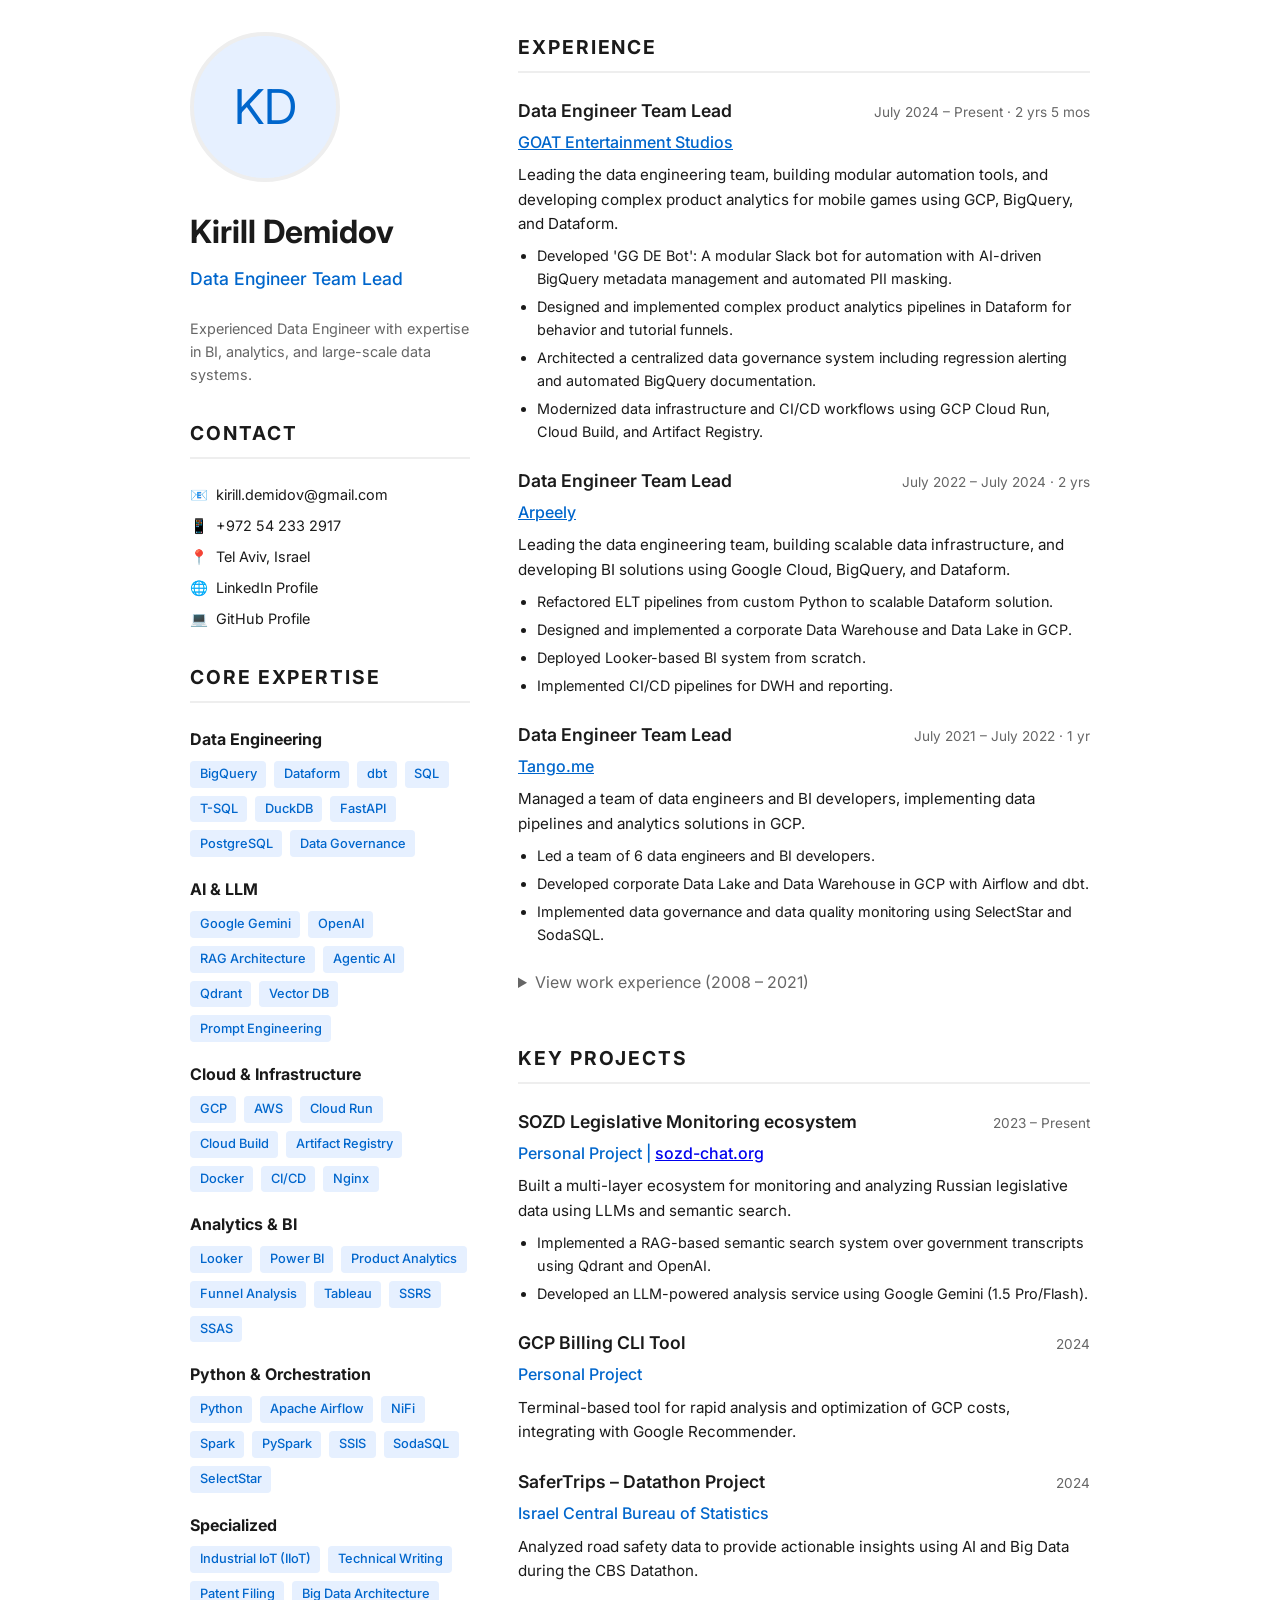
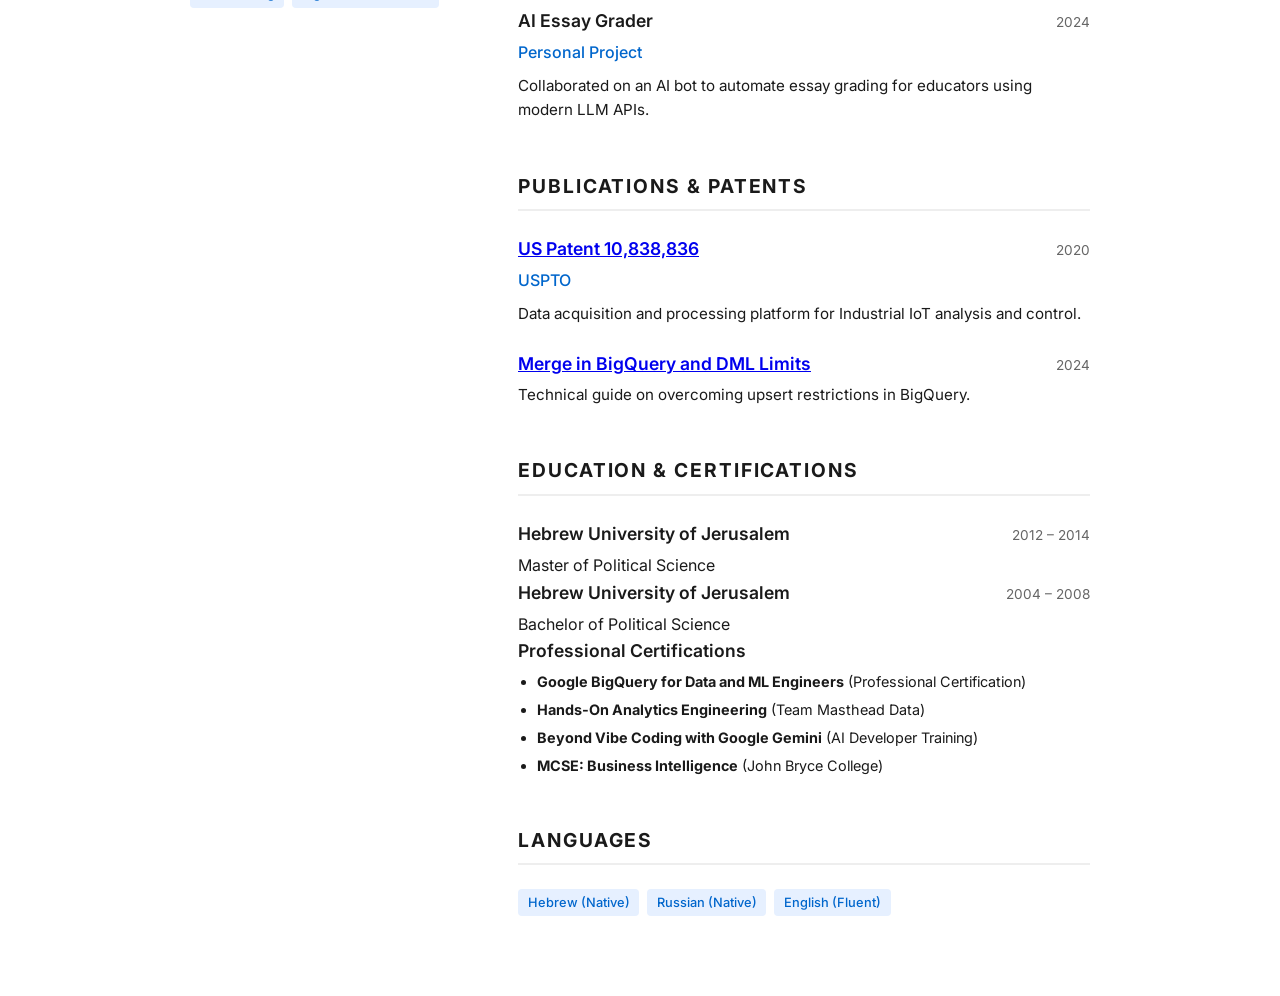
==== index.html @ 0a976275 "docs: drop the former company name" ====
<!DOCTYPE html>
<html lang="en">
<head>
  <meta charset="UTF-8">
  <meta name="viewport" content="width=device-width, initial-scale=1.0">
  <title>Kirill Demidov | Data Engineer Team Lead</title>
  <link rel="stylesheet" href="index.css">
  <link rel="preconnect" href="https://fonts.googleapis.com">
  <link rel="preconnect" href="https://fonts.gstatic.com" crossorigin>
  <link href="https://fonts.googleapis.com/css2?family=Inter:wght@400;500;600;700&display=swap" rel="stylesheet">
</head>
<body>
  <div class="container">
    <aside>
      <div class="profile-img">KD</div>
      <header>
        <h1>Kirill Demidov</h1>
        <div class="label">Data Engineer Team Lead</div>
        <p class="summary-text" style="font-size: 0.9rem; margin-bottom: 2rem; color: var(--text-muted);">
          Experienced Data Engineer with expertise in BI, analytics, and large-scale data systems.
        </p>
      </header>

      <section id="contact">
        <h2>Contact</h2>
        <ul class="contact-info">
          <li>📧 <a href="mailto:kirill.demidov@gmail.com">kirill.demidov@gmail.com</a></li>
          <li>📱 <a href="tel:+972542332917">+972 54 233 2917</a></li>
          <li>📍 <a href="#">Tel Aviv, Israel</a></li>
          <li>🌐 <a href="https://www.linkedin.com/in/kirill-demidov-72711317/">LinkedIn Profile</a></li>
          <li>💻 <a href="https://github.com/kirill-demidov">GitHub Profile</a></li>
        </ul>
      </section>

      <section id="skills-overview">
        <h2>Core Expertise</h2>
        <div class="skills-stack" style="display: flex; flex-direction: column; gap: 1.25rem;">
          <div class="skill-category">
            <h4>Data Engineering</h4>
            <div class="skill-tags">
              <span class="tag">BigQuery</span> <span class="tag">Dataform</span> <span class="tag">dbt</span> <span class="tag">SQL</span> <span class="tag">T-SQL</span> <span class="tag">DuckDB</span> <span class="tag">FastAPI</span> <span class="tag">PostgreSQL</span> <span class="tag">Data Governance</span>
            </div>
          </div>
          <div class="skill-category">
            <h4>AI & LLM</h4>
            <div class="skill-tags">
              <span class="tag">Google Gemini</span> <span class="tag">OpenAI</span> <span class="tag">RAG Architecture</span> <span class="tag">Agentic AI</span> <span class="tag">Qdrant</span> <span class="tag">Vector DB</span> <span class="tag">Prompt Engineering</span>
            </div>
          </div>
          <div class="skill-category">
            <h4>Cloud & Infrastructure</h4>
            <div class="skill-tags">
              <span class="tag">GCP</span> <span class="tag">AWS</span> <span class="tag">Cloud Run</span> <span class="tag">Cloud Build</span> <span class="tag">Artifact Registry</span> <span class="tag">Docker</span> <span class="tag">CI/CD</span> <span class="tag">Nginx</span>
            </div>
          </div>
          <div class="skill-category">
            <h4>Analytics & BI</h4>
            <div class="skill-tags">
              <span class="tag">Looker</span> <span class="tag">Power BI</span> <span class="tag">Product Analytics</span> <span class="tag">Funnel Analysis</span> <span class="tag">Tableau</span> <span class="tag">SSRS</span> <span class="tag">SSAS</span>
            </div>
          </div>
          <div class="skill-category">
            <h4>Python & Orchestration</h4>
            <div class="skill-tags">
              <span class="tag">Python</span> <span class="tag">Apache Airflow</span> <span class="tag">NiFi</span> <span class="tag">Spark</span> <span class="tag">PySpark</span> <span class="tag">SSIS</span> <span class="tag">SodaSQL</span> <span class="tag">SelectStar</span>
            </div>
          </div>
          <div class="skill-category">
            <h4>Specialized</h4>
            <div class="skill-tags">
              <span class="tag">Industrial IoT (IIoT)</span> <span class="tag">Technical Writing</span> <span class="tag">Patent Filing</span> <span class="tag">Big Data Architecture</span>
            </div>
          </div>
        </div>
      </section>
    </aside>

    <main>
      <section id="work">
        <h2>Experience</h2>
        <div class="experience-list">
          <!-- GOAT Entertainment Studios -->
          <div class="experience-item">
            <div class="item-header">
              <h3>Data Engineer Team Lead</h3>
              <span class="date-range" data-start="2024-07-01" data-end="Present">July 2024 – Present <span class="duration"></span></span>
            </div>
            <a href="https://ru.oneupgames.gg/" class="company-name">GOAT Entertainment Studios</a>
            <p class="summary">Leading the data engineering team, building modular automation tools, and developing complex product analytics for mobile games using GCP, BigQuery, and Dataform.</p>
            <ul class="highlights">
              <li>Developed 'GG DE Bot': A modular Slack bot for automation with AI-driven BigQuery metadata management and automated PII masking.</li>
              <li>Designed and implemented complex product analytics pipelines in Dataform for behavior and tutorial funnels.</li>
              <li>Architected a centralized data governance system including regression alerting and automated BigQuery documentation.</li>
              <li>Modernized data infrastructure and CI/CD workflows using GCP Cloud Run, Cloud Build, and Artifact Registry.</li>
            </ul>
          </div>

          <!-- Arpeely -->
          <div class="experience-item">
            <div class="item-header">
              <h3>Data Engineer Team Lead</h3>
              <span class="date-range" data-start="2022-07-01" data-end="2024-07-01">July 2022 – July 2024 <span class="duration"></span></span>
            </div>
            <a href="https://arpeely.com" class="company-name">Arpeely</a>
            <p class="summary">Leading the data engineering team, building scalable data infrastructure, and developing BI solutions using Google Cloud, BigQuery, and Dataform.</p>
            <ul class="highlights">
              <li>Refactored ELT pipelines from custom Python to scalable Dataform solution.</li>
              <li>Designed and implemented a corporate Data Warehouse and Data Lake in GCP.</li>
              <li>Deployed Looker-based BI system from scratch.</li>
              <li>Implemented CI/CD pipelines for DWH and reporting.</li>
            </ul>
          </div>

          <!-- Tango.me -->
          <div class="experience-item">
            <div class="item-header">
              <h3>Data Engineer Team Lead</h3>
              <span class="date-range" data-start="2021-07-01" data-end="2022-07-01">July 2021 – July 2022 <span class="duration"></span></span>
            </div>
            <a href="https://www.tango.me" class="company-name">Tango.me</a>
            <p class="summary">Managed a team of data engineers and BI developers, implementing data pipelines and analytics solutions in GCP.</p>
            <ul class="highlights">
              <li>Led a team of 6 data engineers and BI developers.</li>
              <li>Developed corporate Data Lake and Data Warehouse in GCP with Airflow and dbt.</li>
              <li>Implemented data governance and data quality monitoring using SelectStar and SodaSQL.</li>
            </ul>
          </div>
        </div>

        <details style="margin-top: 1rem; color: var(--text-muted); cursor: pointer;">
          <summary>View work experience (2008 – 2021)</summary>
          <div class="experience-list" style="margin-top: 1rem;">
             <div class="experience-item">
              <div class="item-header">
                <h3>Big Data Team Lead</h3>
                <span class="date-range" data-start="2019-12-01" data-end="2021-07-01">2019 – 2021</span>
              </div>
              <span class="company-name">Alterosmart Solutions</span>
              <ul class="highlights">
                <li>Designed and implemented a modular data ingestion and processing backbone for Industrial Internet of Things (IIoT).</li>
              </ul>
            </div>
            <div class="experience-item">
              <div class="item-header">
                <h3>Senior BI Developer</h3>
                <span class="date-range" data-start="2018-08-01" data-end="2019-12-01">2018 – 2019</span>
              </div>
              <span class="company-name">SafeCharge</span>
              <ul class="highlights">
                <li>Migrated OLAP-based BI system to a Big Data environment using AWS Data Lake (S3), Apache NiFi, and Spark.</li>
              </ul>
            </div>
            <div class="experience-item">
              <div class="item-header">
                <h3>BI Project Manager / BI & Big Data Engineer</h3>
                <span class="date-range" data-start="2014-01-01" data-end="2018-08-01">2014 – 2018</span>
              </div>
              <span class="company-name">Data Cube</span>
              <ul class="highlights">
                <li>Managed BI projects for enterprise clients including BioCatch, Postal Bank, Panaya, and Amdocs.</li>
              </ul>
            </div>
            <div class="experience-item">
              <div class="item-header">
                <h3>Head of Data Management and Integration</h3>
                <span class="date-range" data-start="2008-01-01" data-end="2014-01-01">2008 – 2014</span>
              </div>
              <span class="company-name">Holocaust Victims' Assets Restitution Co.</span>
              <ul class="highlights">
                <li>Developed complex data integration and knowledge management tools using MS SQL Server.</li>
              </ul>
            </div>
          </div>
        </details>
      </section>

      <section id="projects">
        <h2>Key Projects</h2>
        <div class="project-list">
          <div class="project-item">
            <div class="item-header">
              <h3>SOZD Legislative Monitoring ecosystem</h3>
              <span class="date-range">2023 – Present</span>
            </div>
            <div class="project-entity">Personal Project | <a href="https://sozd-chat.org">sozd-chat.org</a></div>
            <p class="summary">Built a multi-layer ecosystem for monitoring and analyzing Russian legislative data using LLMs and semantic search.</p>
            <ul class="highlights">
              <li>Implemented a RAG-based semantic search system over government transcripts using Qdrant and OpenAI.</li>
              <li>Developed an LLM-powered analysis service using Google Gemini (1.5 Pro/Flash).</li>
            </ul>
          </div>

          <div class="project-item">
            <div class="item-header">
              <h3>GCP Billing CLI Tool</h3>
              <span class="date-range">2024</span>
            </div>
            <div class="project-entity">Personal Project</div>
            <p class="summary">Terminal-based tool for rapid analysis and optimization of GCP costs, integrating with Google Recommender.</p>
          </div>

          <div class="project-item">
            <div class="item-header">
              <h3>SaferTrips – Datathon Project</h3>
              <span class="date-range">2024</span>
            </div>
            <div class="project-entity">Israel Central Bureau of Statistics</div>
            <p class="summary">Analyzed road safety data to provide actionable insights using AI and Big Data during the CBS Datathon.</p>
          </div>

          <div class="project-item">
            <div class="item-header">
              <h3>AI Essay Grader</h3>
              <span class="date-range">2024</span>
            </div>
            <div class="project-entity">Personal Project</div>
            <p class="summary">Collaborated on an AI bot to automate essay grading for educators using modern LLM APIs.</p>
          </div>
        </div>
      </section>

      <section id="publications">
        <h2>Publications & Patents</h2>
        <div class="project-list">
          <div class="project-item">
            <div class="item-header">
              <h3><a href="https://patents.google.com/patent/US10838836B2">US Patent 10,838,836</a></h3>
              <span class="date-range">2020</span>
            </div>
            <div class="project-entity">USPTO</div>
            <p class="summary">Data acquisition and processing platform for Industrial IoT analysis and control.</p>
          </div>
          <div class="project-item">
            <div class="item-header">
              <h3><a href="https://medium.com/@kirkademidov/merge-in-bigquery-and-dml-limits-how-to-overcome-upsert-restrictions-dc7507d6d997">Merge in BigQuery and DML Limits</a></h3>
              <span class="date-range">2024</span>
            </div>
            <p class="summary">Technical guide on overcoming upsert restrictions in BigQuery.</p>
          </div>
        </div>
      </section>

      <section id="education">
        <h2>Education & Certifications</h2>
        <div class="education-item">
          <div class="item-header">
            <h3>Hebrew University of Jerusalem</h3>
            <span class="date-range">2012 – 2014</span>
          </div>
          <p>Master of Political Science</p>
        </div>
        <div class="education-item">
          <div class="item-header">
            <h3>Hebrew University of Jerusalem</h3>
            <span class="date-range">2004 – 2008</span>
          </div>
          <p>Bachelor of Political Science</p>
        </div>
        <div class="education-item">
          <div class="item-header">
            <h3>Professional Certifications</h3>
          </div>
          <ul class="highlights">
            <li><strong>Google BigQuery for Data and ML Engineers</strong> (Professional Certification)</li>
            <li><strong>Hands-On Analytics Engineering</strong> (Team Masthead Data)</li>
            <li><strong>Beyond Vibe Coding with Google Gemini</strong> (AI Developer Training)</li>
            <li><strong>MCSE: Business Intelligence</strong> (John Bryce College)</li>
          </ul>
        </div>
      </section>

      <section id="languages">
        <h2>Languages</h2>
        <div class="skill-tags">
          <span class="tag">Hebrew (Native)</span>
          <span class="tag">Russian (Native)</span>
          <span class="tag">English (Fluent)</span>
        </div>
      </section>
    </main>
  </div>

  <script>
    // Logic for calculating durations
    function calculateDuration(startStr, endStr) {
      const start = new Date(startStr);
      const end = endStr === 'Present' ? new Date() : new Date(endStr);
      
      let years = end.getFullYear() - start.getFullYear();
      let months = end.getMonth() - start.getMonth();
      
      if (months < 0) {
        years--;
        months += 12;
      }
      
      let res = [];
      if (years > 0) res.push(`${years} yr${years > 1 ? 's' : ''}`);
      if (months > 0) res.push(`${months} mo${months > 1 ? 's' : ''}`);
      
      return res.length > 0 ? `· ${res.join(' ')}` : '';
    }

    document.querySelectorAll('.date-range').forEach(el => {
      const start = el.getAttribute('data-start');
      const end = el.getAttribute('data-end');
      if (start && end) {
        const durationEl = el.querySelector('.duration');
        if (durationEl) durationEl.textContent = calculateDuration(start, end);
      }
    });
  </script>
</body>
</html>
---- index.css ----
:root {
  /* Color Palette - Professional DE Style */
  --bg-color: #ffffff;
  --text-color: #1a1a1a;
  --text-muted: #666666;
  --accent-color: #0066cc;
  --accent-soft: #e6f0ff;
  --border-color: #eeeeee;
  --sidebar-bg: #f8f9fa;
  
  /* Spacing */
  --container-max: 900px;
  --section-gap: 3rem;
  --item-gap: 1.5rem;
}

@media (prefers-color-scheme: dark) {
  :root {
    --bg-color: #0d1117;
    --text-color: #c9d1d9;
    --text-muted: #8b949e;
    --accent-color: #58a6ff;
    --accent-soft: #161b22;
    --border-color: #30363d;
    --sidebar-bg: #161b22;
  }
}

* {
  box-sizing: border-box;
  margin: 0;
  padding: 0;
}

body {
  font-family: 'Inter', -apple-system, BlinkMacSystemFont, "Segoe UI", Roboto, sans-serif;
  line-height: 1.6;
  background-color: var(--bg-color);
  color: var(--text-color);
  padding: 2rem 1rem;
}

.container {
  max-width: var(--container-max);
  margin: 0 auto;
  display: grid;
  grid-template-columns: 280px 1fr;
  gap: 3rem;
}

@media (max-width: 768px) {
  .container {
    grid-template-columns: 1fr;
    gap: 2rem;
  }
}

/* Sidebar Styling */
aside {
  position: sticky;
  top: 2rem;
  height: fit-content;
}

.profile-img {
  width: 150px;
  height: 150px;
  border-radius: 50%;
  background: var(--accent-soft);
  margin-bottom: 1.5rem;
  display: flex;
  align-items: center;
  justify-content: center;
  font-size: 3rem;
  color: var(--accent-color);
  border: 4px solid var(--border-color);
}

header h1 {
  font-size: 2rem;
  margin-bottom: 0.5rem;
  color: var(--text-color);
}

.label {
  font-size: 1.1rem;
  color: var(--accent-color);
  font-weight: 500;
  margin-bottom: 1.5rem;
}

.contact-info {
  list-style: none;
  font-size: 0.9rem;
  margin-bottom: 2rem;
}

.contact-info li {
  margin-bottom: 0.5rem;
  display: flex;
  align-items: center;
  gap: 0.5rem;
}

.contact-info a {
  color: var(--text-color);
  text-decoration: none;
  transition: color 0.2s;
}

.contact-info a:hover {
  color: var(--accent-color);
}

/* Main Content Styling */
main section {
  margin-bottom: var(--section-gap);
}

h2 {
  font-size: 1.2rem;
  text-transform: uppercase;
  letter-spacing: 0.1em;
  border-bottom: 2px solid var(--border-color);
  padding-bottom: 0.5rem;
  margin-bottom: 1.5rem;
  color: var(--text-color);
}

.experience-item, .project-item {
  margin-bottom: var(--item-gap);
}

.item-header {
  display: flex;
  justify-content: space-between;
  align-items: baseline;
  margin-bottom: 0.3rem;
}

.item-header h3 {
  font-size: 1.1rem;
  font-weight: 600;
}

.date-range {
  font-size: 0.85rem;
  color: var(--text-muted);
}

.company-name, .project-entity {
  font-weight: 500;
  color: var(--accent-color);
  display: block;
  margin-bottom: 0.5rem;
}

.summary {
  font-size: 0.95rem;
  margin-bottom: 0.5rem;
}

.highlights {
  list-style-position: outside;
  padding-left: 1.2rem;
  font-size: 0.9rem;
}

.highlights li {
  margin-bottom: 0.3rem;
}

.skills-grid {
  display: grid;
  grid-template-columns: repeat(auto-fill, minmax(200px, 1fr));
  gap: 1.5rem;
}

.skill-category h4 {
  font-size: 1rem;
  margin-bottom: 0.5rem;
  color: var(--text-color);
}

.skill-tags {
  display: flex;
  flex-wrap: wrap;
  gap: 0.5rem;
}

.tag {
  background: var(--accent-soft);
  color: var(--accent-color);
  padding: 0.2rem 0.6rem;
  border-radius: 4px;
  font-size: 0.8rem;
  font-weight: 500;
}

/* Print Optimization */
@media print {
  body { padding: 0; }
  .container { display: block; }
  aside { position: static; margin-bottom: 2rem; }
  .profile-img { display: none; }
  .tag { border: 1px solid #ccc; background: none; }
}
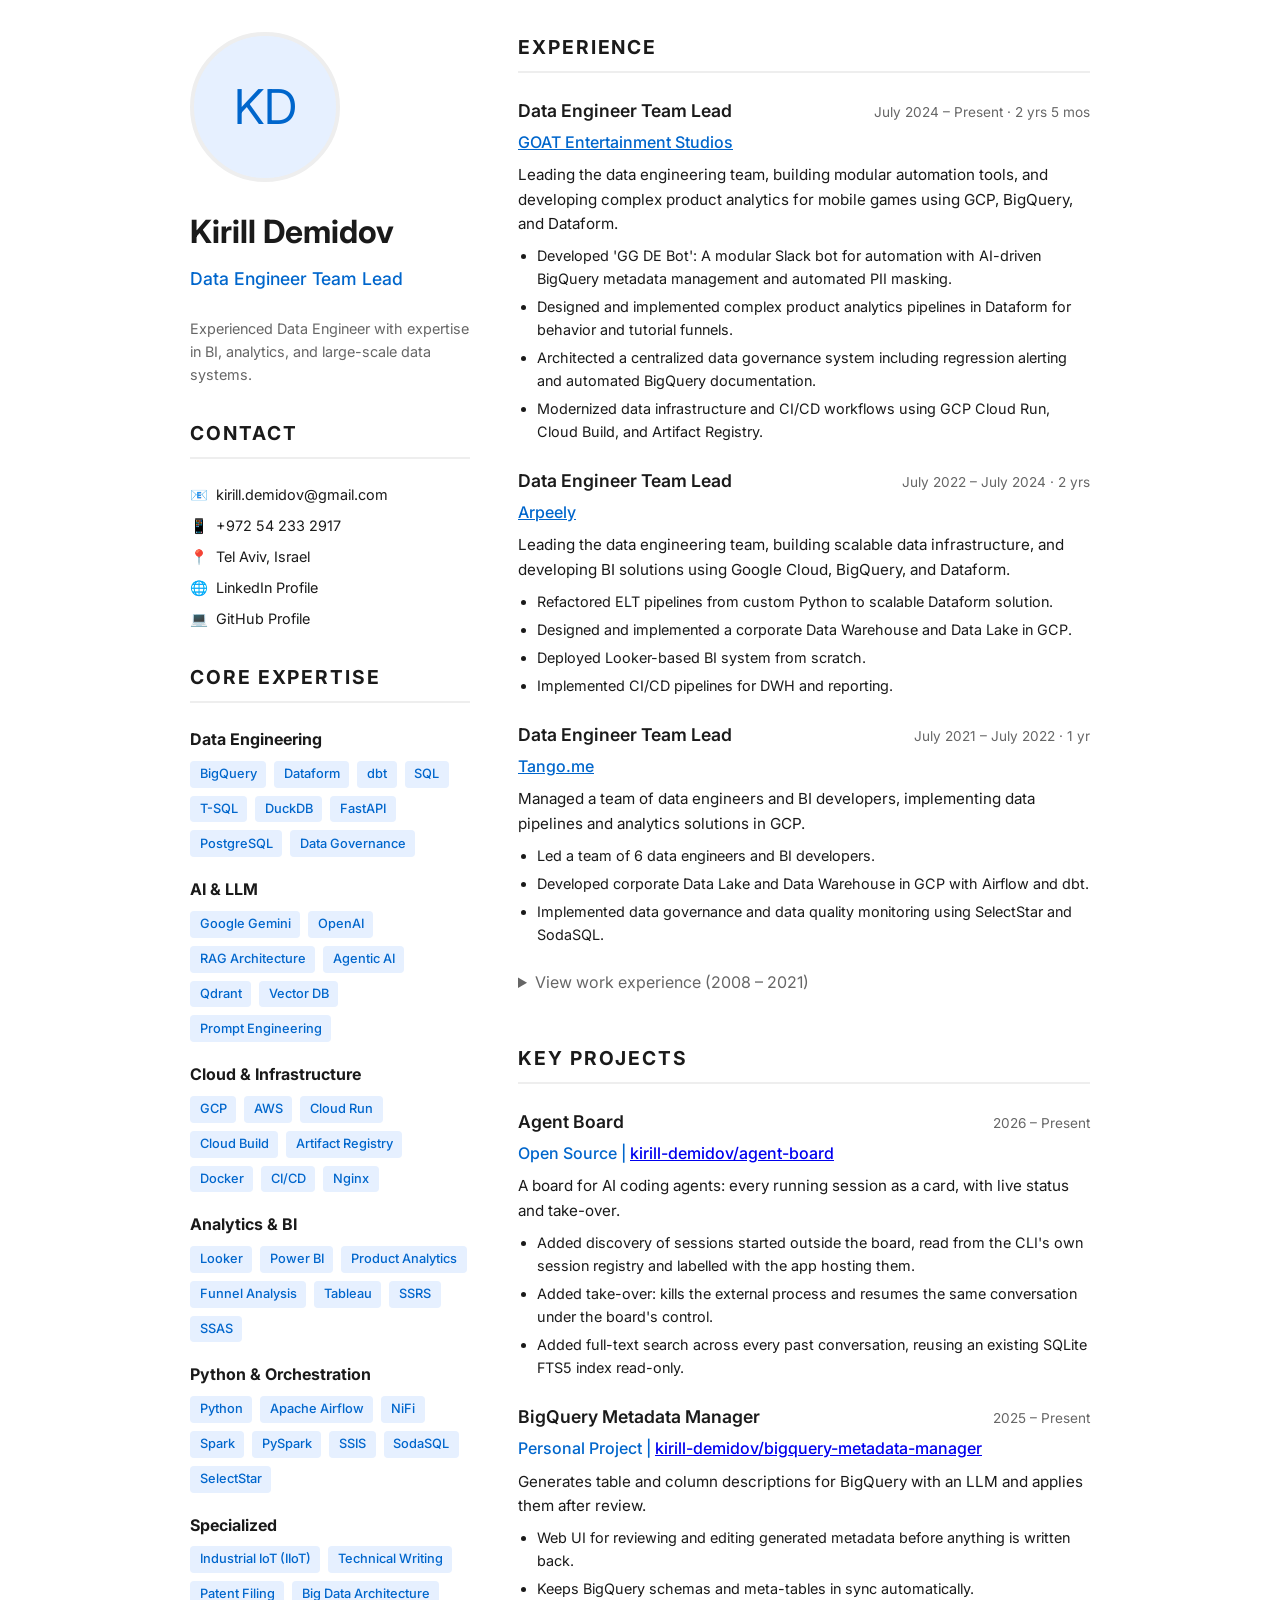
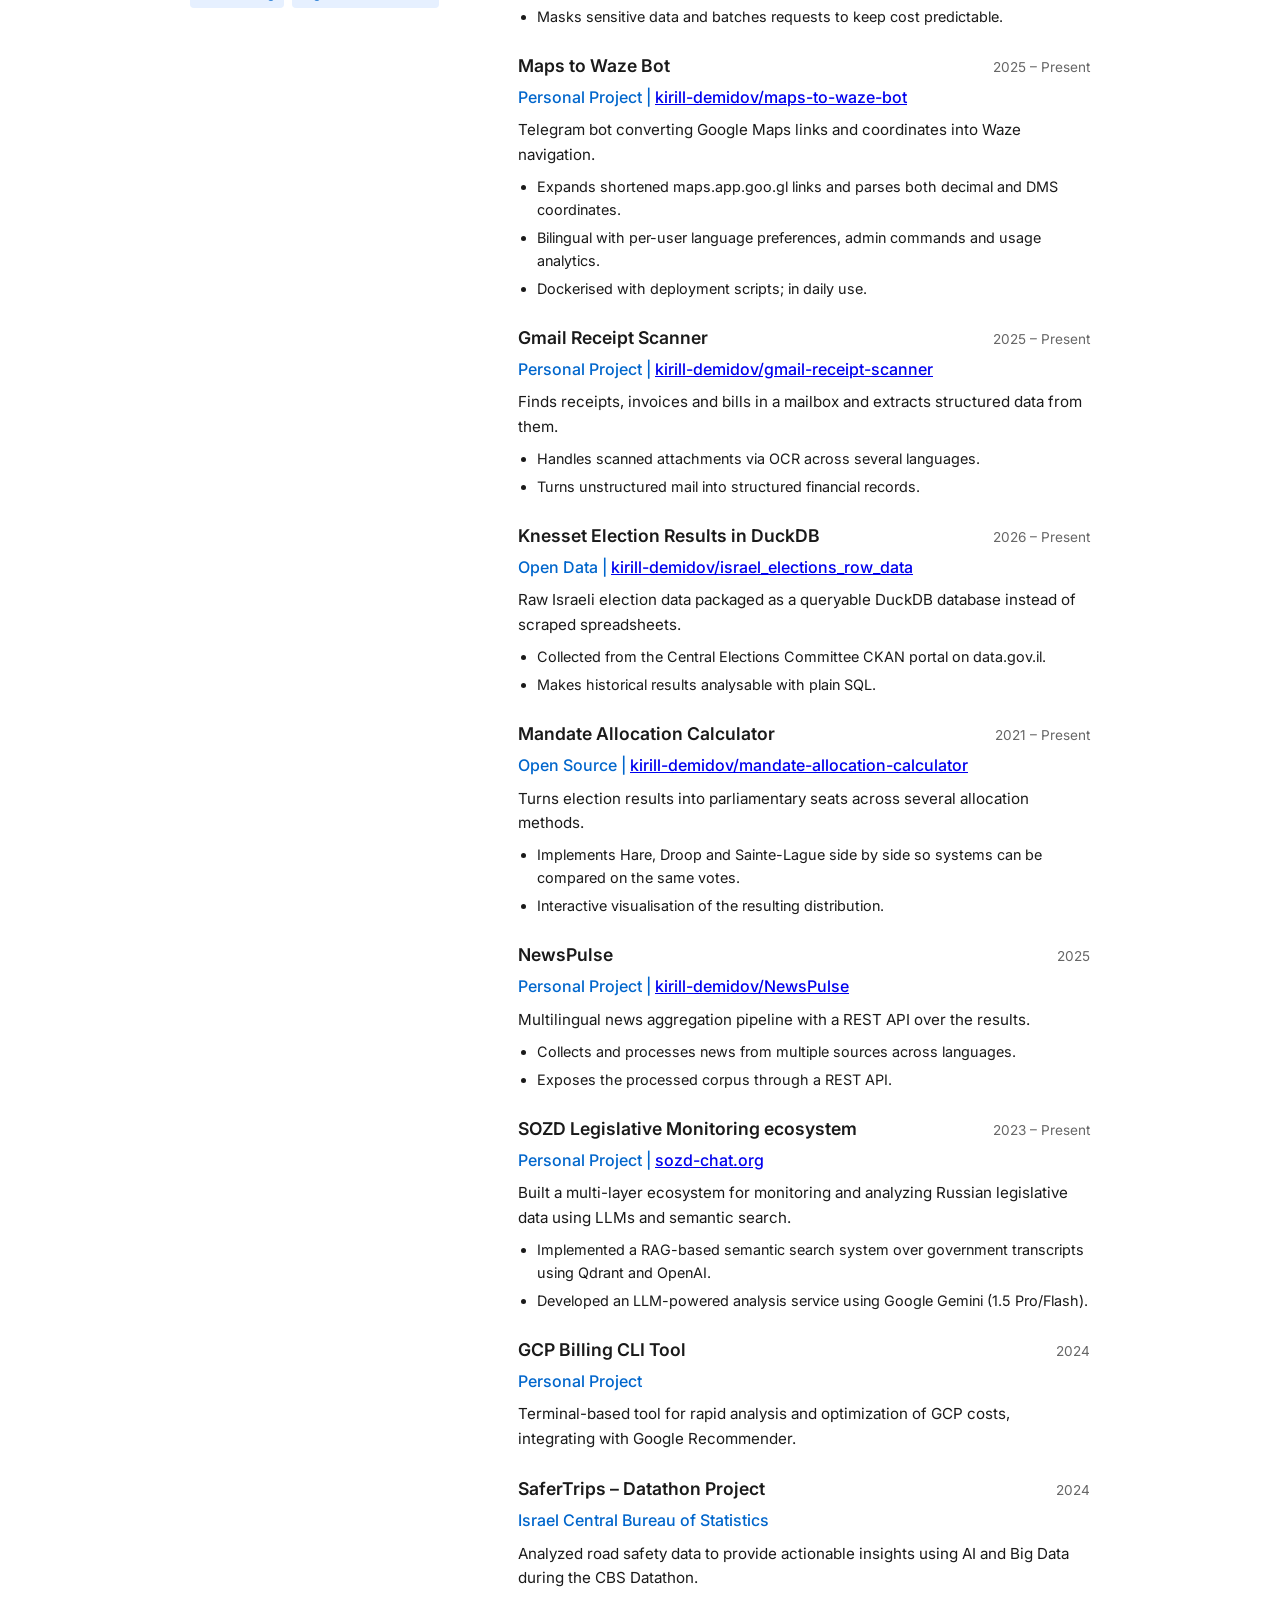
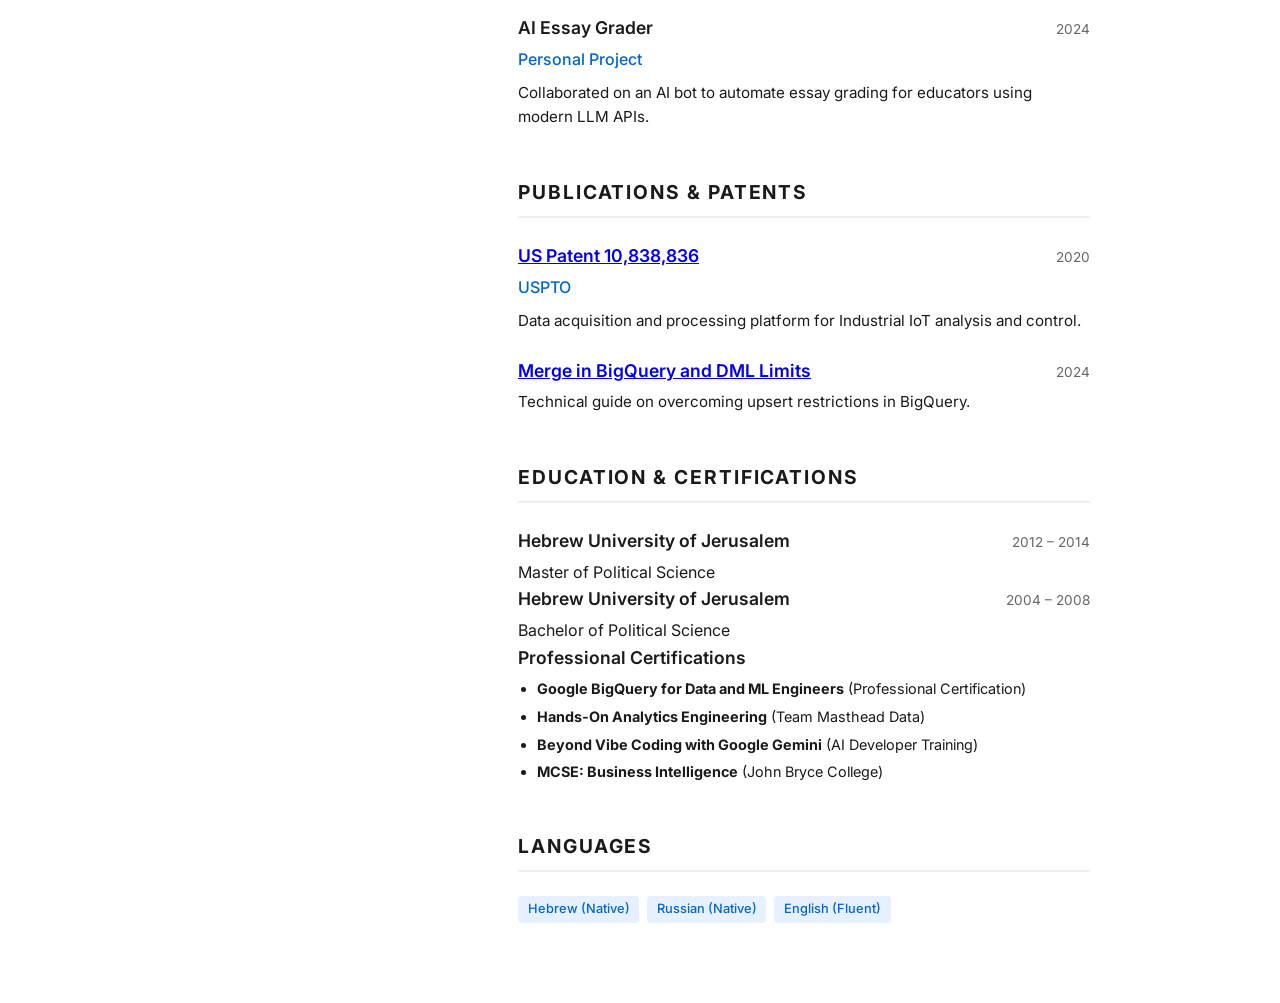
==== commit 0868cb1f: "docs: add the GitHub projects to the CV Seven public repositories were missing from Key Projects — i" ====
--- a/index.html
+++ b/index.html
@@ -179,6 +179,100 @@
         <div class="project-list">
           <div class="project-item">
             <div class="item-header">
+              <h3>Agent Board</h3>
+              <span class="date-range">2026 – Present</span>
+            </div>
+            <div class="project-entity">Open Source | <a href="https://github.com/kirill-demidov/agent-board">kirill-demidov/agent-board</a></div>
+            <p class="summary">A board for AI coding agents: every running session as a card, with live status and take-over.</p>
+            <ul class="highlights">
+              <li>Added discovery of sessions started outside the board, read from the CLI&#x27;s own session registry and labelled with the app hosting them.</li>
+              <li>Added take-over: kills the external process and resumes the same conversation under the board&#x27;s control.</li>
+              <li>Added full-text search across every past conversation, reusing an existing SQLite FTS5 index read-only.</li>
+            </ul>
+          </div>
+
+          <div class="project-item">
+            <div class="item-header">
+              <h3>BigQuery Metadata Manager</h3>
+              <span class="date-range">2025 – Present</span>
+            </div>
+            <div class="project-entity">Personal Project | <a href="https://github.com/kirill-demidov/bigquery-metadata-manager">kirill-demidov/bigquery-metadata-manager</a></div>
+            <p class="summary">Generates table and column descriptions for BigQuery with an LLM and applies them after review.</p>
+            <ul class="highlights">
+              <li>Web UI for reviewing and editing generated metadata before anything is written back.</li>
+              <li>Keeps BigQuery schemas and meta-tables in sync automatically.</li>
+              <li>Masks sensitive data and batches requests to keep cost predictable.</li>
+            </ul>
+          </div>
+
+          <div class="project-item">
+            <div class="item-header">
+              <h3>Maps to Waze Bot</h3>
+              <span class="date-range">2025 – Present</span>
+            </div>
+            <div class="project-entity">Personal Project | <a href="https://github.com/kirill-demidov/maps-to-waze-bot">kirill-demidov/maps-to-waze-bot</a></div>
+            <p class="summary">Telegram bot converting Google Maps links and coordinates into Waze navigation.</p>
+            <ul class="highlights">
+              <li>Expands shortened maps.app.goo.gl links and parses both decimal and DMS coordinates.</li>
+              <li>Bilingual with per-user language preferences, admin commands and usage analytics.</li>
+              <li>Dockerised with deployment scripts; in daily use.</li>
+            </ul>
+          </div>
+
+          <div class="project-item">
+            <div class="item-header">
+              <h3>Gmail Receipt Scanner</h3>
+              <span class="date-range">2025 – Present</span>
+            </div>
+            <div class="project-entity">Personal Project | <a href="https://github.com/kirill-demidov/gmail-receipt-scanner">kirill-demidov/gmail-receipt-scanner</a></div>
+            <p class="summary">Finds receipts, invoices and bills in a mailbox and extracts structured data from them.</p>
+            <ul class="highlights">
+              <li>Handles scanned attachments via OCR across several languages.</li>
+              <li>Turns unstructured mail into structured financial records.</li>
+            </ul>
+          </div>
+
+          <div class="project-item">
+            <div class="item-header">
+              <h3>Knesset Election Results in DuckDB</h3>
+              <span class="date-range">2026 – Present</span>
+            </div>
+            <div class="project-entity">Open Data | <a href="https://github.com/kirill-demidov/israel_elections_row_data">kirill-demidov/israel_elections_row_data</a></div>
+            <p class="summary">Raw Israeli election data packaged as a queryable DuckDB database instead of scraped spreadsheets.</p>
+            <ul class="highlights">
+              <li>Collected from the Central Elections Committee CKAN portal on data.gov.il.</li>
+              <li>Makes historical results analysable with plain SQL.</li>
+            </ul>
+          </div>
+
+          <div class="project-item">
+            <div class="item-header">
+              <h3>Mandate Allocation Calculator</h3>
+              <span class="date-range">2021 – Present</span>
+            </div>
+            <div class="project-entity">Open Source | <a href="https://github.com/kirill-demidov/mandate-allocation-calculator">kirill-demidov/mandate-allocation-calculator</a></div>
+            <p class="summary">Turns election results into parliamentary seats across several allocation methods.</p>
+            <ul class="highlights">
+              <li>Implements Hare, Droop and Sainte-Lague side by side so systems can be compared on the same votes.</li>
+              <li>Interactive visualisation of the resulting distribution.</li>
+            </ul>
+          </div>
+
+          <div class="project-item">
+            <div class="item-header">
+              <h3>NewsPulse</h3>
+              <span class="date-range">2025</span>
+            </div>
+            <div class="project-entity">Personal Project | <a href="https://github.com/kirill-demidov/NewsPulse">kirill-demidov/NewsPulse</a></div>
+            <p class="summary">Multilingual news aggregation pipeline with a REST API over the results.</p>
+            <ul class="highlights">
+              <li>Collects and processes news from multiple sources across languages.</li>
+              <li>Exposes the processed corpus through a REST API.</li>
+            </ul>
+          </div>
+
+          <div class="project-item">
+            <div class="item-header">
               <h3>SOZD Legislative Monitoring ecosystem</h3>
               <span class="date-range">2023 – Present</span>
             </div>
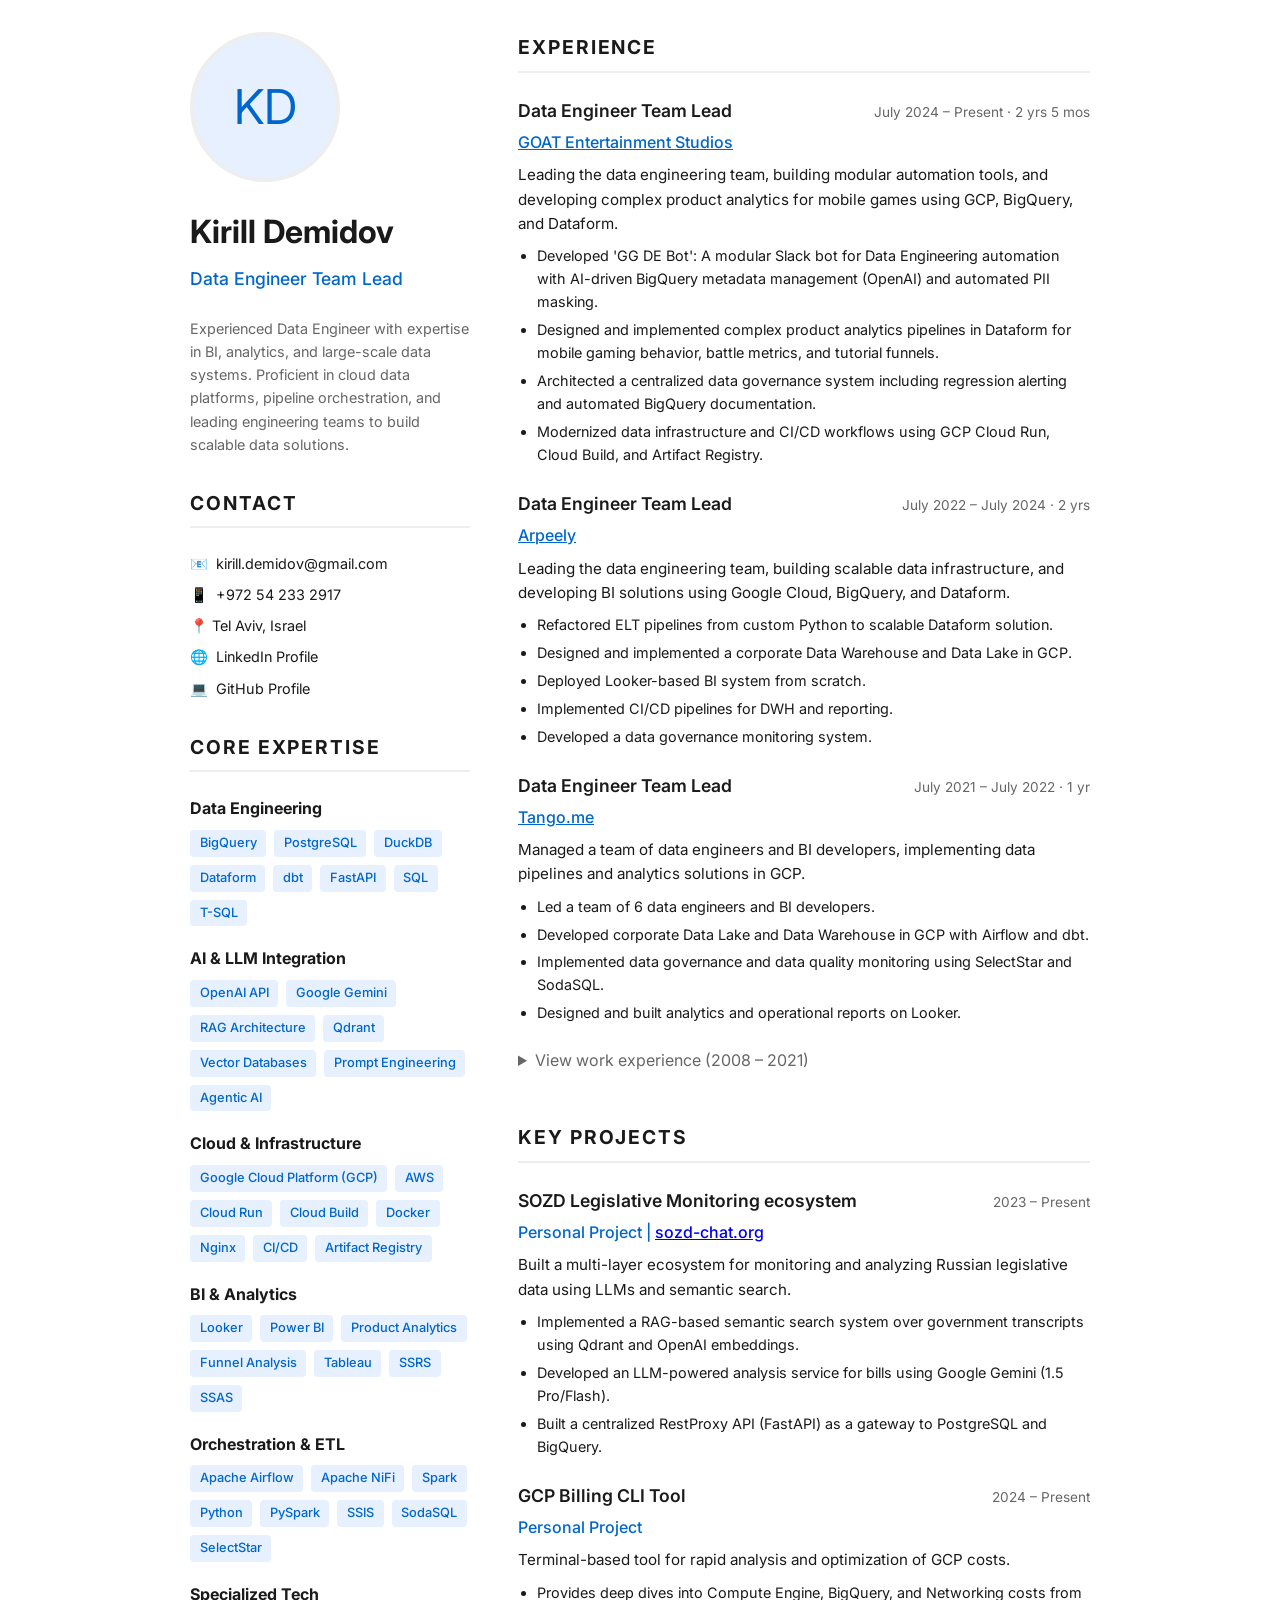
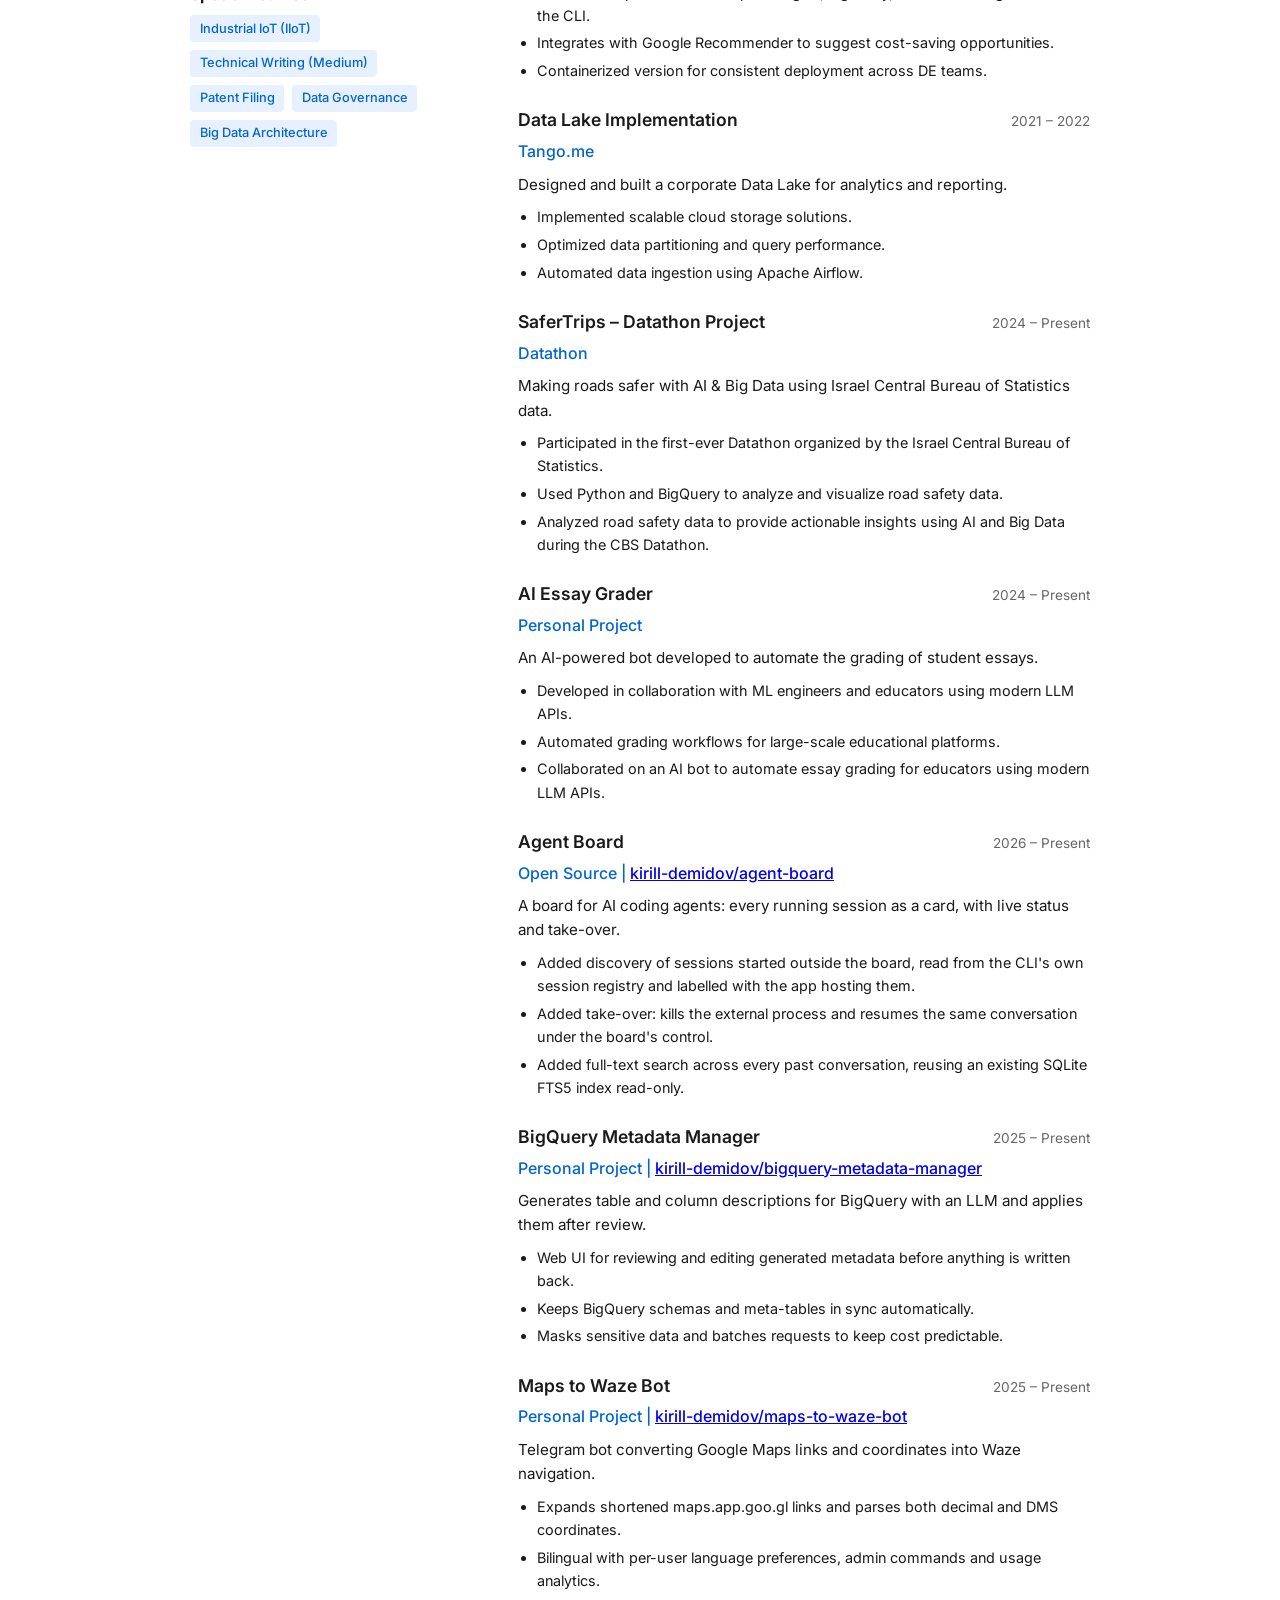
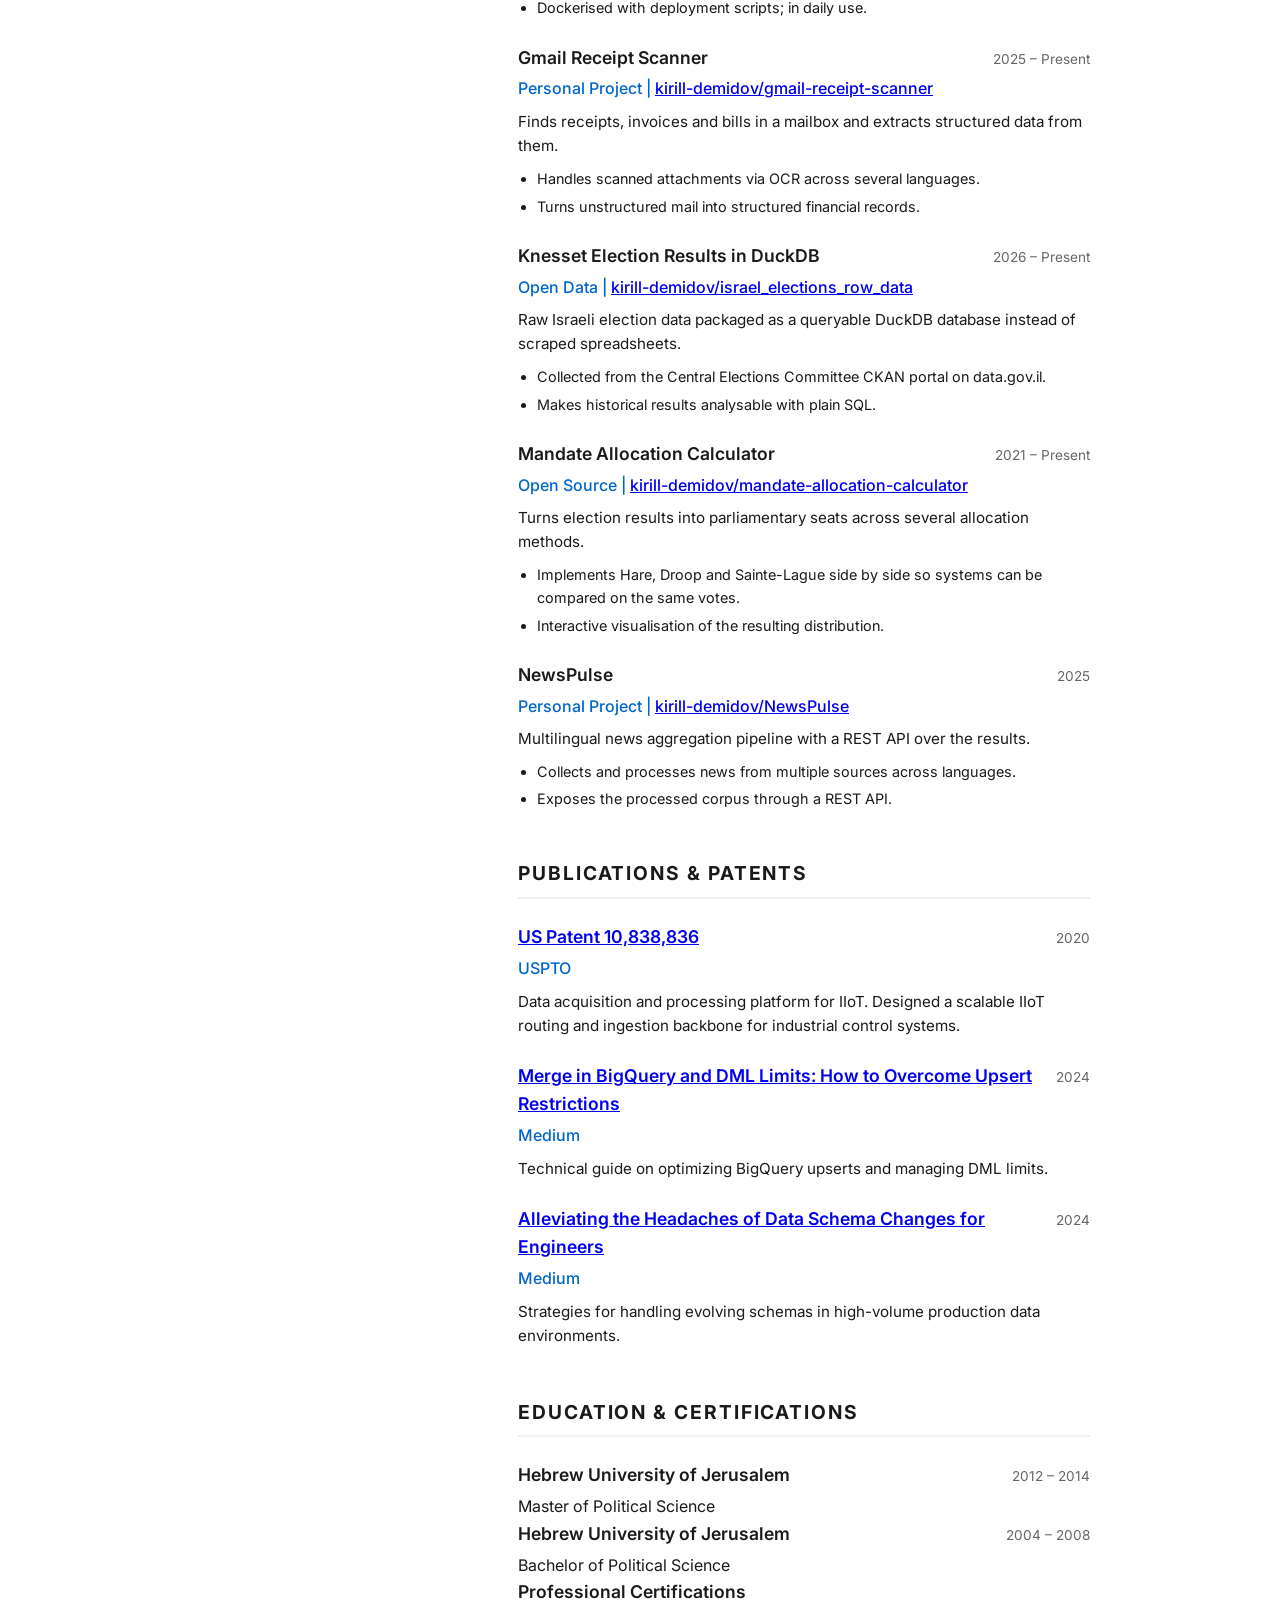
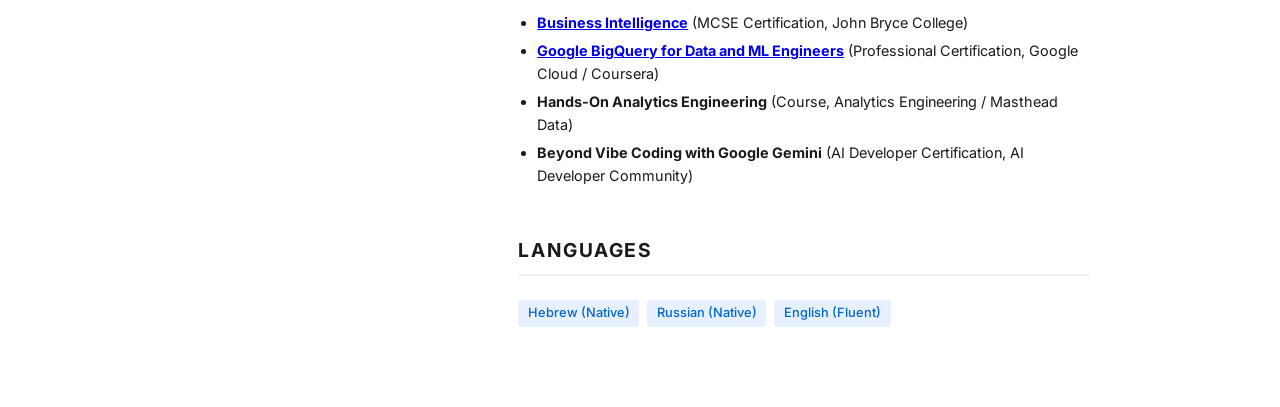
==== commit 3f08a331: "feat: generate index.html from the CV JSON The page was a hand-written copy of cv_Kirill_Demidov_DE." ====
--- a/index.html
+++ b/index.html
@@ -4,6 +4,8 @@
   <meta charset="UTF-8">
   <meta name="viewport" content="width=device-width, initial-scale=1.0">
   <title>Kirill Demidov | Data Engineer Team Lead</title>
+  <meta name="description" content="Experienced Data Engineer with expertise in BI, analytics, and large-scale data systems. Proficient in cloud data platforms, pipeline orchestration, and leading engineering teams to build scalable data solutions.">
+  <!-- Собрано из cv_Kirill_Demidov_DE.json скриптом build.py — руками не править. -->
   <link rel="stylesheet" href="index.css">
   <link rel="preconnect" href="https://fonts.googleapis.com">
   <link rel="preconnect" href="https://fonts.gstatic.com" crossorigin>
@@ -17,7 +19,7 @@
         <h1>Kirill Demidov</h1>
         <div class="label">Data Engineer Team Lead</div>
         <p class="summary-text" style="font-size: 0.9rem; margin-bottom: 2rem; color: var(--text-muted);">
-          Experienced Data Engineer with expertise in BI, analytics, and large-scale data systems.
+          Experienced Data Engineer with expertise in BI, analytics, and large-scale data systems. Proficient in cloud data platforms, pipeline orchestration, and leading engineering teams to build scalable data solutions.
         </p>
       </header>
 
@@ -25,10 +27,10 @@
         <h2>Contact</h2>
         <ul class="contact-info">
           <li>📧 <a href="mailto:kirill.demidov@gmail.com">kirill.demidov@gmail.com</a></li>
-          <li>📱 <a href="tel:+972542332917">+972 54 233 2917</a></li>
-          <li>📍 <a href="#">Tel Aviv, Israel</a></li>
-          <li>🌐 <a href="https://www.linkedin.com/in/kirill-demidov-72711317/">LinkedIn Profile</a></li>
-          <li>💻 <a href="https://github.com/kirill-demidov">GitHub Profile</a></li>
+  <li>📱 <a href="tel:+972542332917">+972 54 233 2917</a></li>
+  <li>📍 Tel Aviv, Israel</li>
+  <li>🌐 <a href="https://www.linkedin.com/in/kirill-demidov-72711317/">LinkedIn Profile</a></li>
+  <li>💻 <a href="https://github.com/kirill-demidov">GitHub Profile</a></li>
         </ul>
       </section>
 
@@ -38,37 +40,74 @@
           <div class="skill-category">
             <h4>Data Engineering</h4>
             <div class="skill-tags">
-              <span class="tag">BigQuery</span> <span class="tag">Dataform</span> <span class="tag">dbt</span> <span class="tag">SQL</span> <span class="tag">T-SQL</span> <span class="tag">DuckDB</span> <span class="tag">FastAPI</span> <span class="tag">PostgreSQL</span> <span class="tag">Data Governance</span>
-            </div>
-          </div>
-          <div class="skill-category">
-            <h4>AI & LLM</h4>
-            <div class="skill-tags">
-              <span class="tag">Google Gemini</span> <span class="tag">OpenAI</span> <span class="tag">RAG Architecture</span> <span class="tag">Agentic AI</span> <span class="tag">Qdrant</span> <span class="tag">Vector DB</span> <span class="tag">Prompt Engineering</span>
-            </div>
-          </div>
-          <div class="skill-category">
-            <h4>Cloud & Infrastructure</h4>
-            <div class="skill-tags">
-              <span class="tag">GCP</span> <span class="tag">AWS</span> <span class="tag">Cloud Run</span> <span class="tag">Cloud Build</span> <span class="tag">Artifact Registry</span> <span class="tag">Docker</span> <span class="tag">CI/CD</span> <span class="tag">Nginx</span>
-            </div>
-          </div>
-          <div class="skill-category">
-            <h4>Analytics & BI</h4>
-            <div class="skill-tags">
-              <span class="tag">Looker</span> <span class="tag">Power BI</span> <span class="tag">Product Analytics</span> <span class="tag">Funnel Analysis</span> <span class="tag">Tableau</span> <span class="tag">SSRS</span> <span class="tag">SSAS</span>
-            </div>
-          </div>
-          <div class="skill-category">
-            <h4>Python & Orchestration</h4>
-            <div class="skill-tags">
-              <span class="tag">Python</span> <span class="tag">Apache Airflow</span> <span class="tag">NiFi</span> <span class="tag">Spark</span> <span class="tag">PySpark</span> <span class="tag">SSIS</span> <span class="tag">SodaSQL</span> <span class="tag">SelectStar</span>
-            </div>
-          </div>
-          <div class="skill-category">
-            <h4>Specialized</h4>
-            <div class="skill-tags">
-              <span class="tag">Industrial IoT (IIoT)</span> <span class="tag">Technical Writing</span> <span class="tag">Patent Filing</span> <span class="tag">Big Data Architecture</span>
+              <span class="tag">BigQuery</span>
+              <span class="tag">PostgreSQL</span>
+              <span class="tag">DuckDB</span>
+              <span class="tag">Dataform</span>
+              <span class="tag">dbt</span>
+              <span class="tag">FastAPI</span>
+              <span class="tag">SQL</span>
+              <span class="tag">T-SQL</span>
+            </div>
+          </div>
+          <div class="skill-category">
+            <h4>AI &amp; LLM Integration</h4>
+            <div class="skill-tags">
+              <span class="tag">OpenAI API</span>
+              <span class="tag">Google Gemini</span>
+              <span class="tag">RAG Architecture</span>
+              <span class="tag">Qdrant</span>
+              <span class="tag">Vector Databases</span>
+              <span class="tag">Prompt Engineering</span>
+              <span class="tag">Agentic AI</span>
+            </div>
+          </div>
+          <div class="skill-category">
+            <h4>Cloud &amp; Infrastructure</h4>
+            <div class="skill-tags">
+              <span class="tag">Google Cloud Platform (GCP)</span>
+              <span class="tag">AWS</span>
+              <span class="tag">Cloud Run</span>
+              <span class="tag">Cloud Build</span>
+              <span class="tag">Docker</span>
+              <span class="tag">Nginx</span>
+              <span class="tag">CI/CD</span>
+              <span class="tag">Artifact Registry</span>
+            </div>
+          </div>
+          <div class="skill-category">
+            <h4>BI &amp; Analytics</h4>
+            <div class="skill-tags">
+              <span class="tag">Looker</span>
+              <span class="tag">Power BI</span>
+              <span class="tag">Product Analytics</span>
+              <span class="tag">Funnel Analysis</span>
+              <span class="tag">Tableau</span>
+              <span class="tag">SSRS</span>
+              <span class="tag">SSAS</span>
+            </div>
+          </div>
+          <div class="skill-category">
+            <h4>Orchestration &amp; ETL</h4>
+            <div class="skill-tags">
+              <span class="tag">Apache Airflow</span>
+              <span class="tag">Apache NiFi</span>
+              <span class="tag">Spark</span>
+              <span class="tag">Python</span>
+              <span class="tag">PySpark</span>
+              <span class="tag">SSIS</span>
+              <span class="tag">SodaSQL</span>
+              <span class="tag">SelectStar</span>
+            </div>
+          </div>
+          <div class="skill-category">
+            <h4>Specialized Tech</h4>
+            <div class="skill-tags">
+              <span class="tag">Industrial IoT (IIoT)</span>
+              <span class="tag">Technical Writing (Medium)</span>
+              <span class="tag">Patent Filing</span>
+              <span class="tag">Data Governance</span>
+              <span class="tag">Big Data Architecture</span>
             </div>
           </div>
         </div>
@@ -79,7 +118,6 @@
       <section id="work">
         <h2>Experience</h2>
         <div class="experience-list">
-          <!-- GOAT Entertainment Studios -->
           <div class="experience-item">
             <div class="item-header">
               <h3>Data Engineer Team Lead</h3>
@@ -87,15 +125,14 @@
             </div>
             <a href="https://ru.oneupgames.gg/" class="company-name">GOAT Entertainment Studios</a>
             <p class="summary">Leading the data engineering team, building modular automation tools, and developing complex product analytics for mobile games using GCP, BigQuery, and Dataform.</p>
-            <ul class="highlights">
-              <li>Developed 'GG DE Bot': A modular Slack bot for automation with AI-driven BigQuery metadata management and automated PII masking.</li>
-              <li>Designed and implemented complex product analytics pipelines in Dataform for behavior and tutorial funnels.</li>
-              <li>Architected a centralized data governance system including regression alerting and automated BigQuery documentation.</li>
-              <li>Modernized data infrastructure and CI/CD workflows using GCP Cloud Run, Cloud Build, and Artifact Registry.</li>
-            </ul>
-          </div>
-
-          <!-- Arpeely -->
+              <ul class="highlights">
+                <li>Developed &#x27;GG DE Bot&#x27;: A modular Slack bot for Data Engineering automation with AI-driven BigQuery metadata management (OpenAI) and automated PII masking.</li>
+                <li>Designed and implemented complex product analytics pipelines in Dataform for mobile gaming behavior, battle metrics, and tutorial funnels.</li>
+                <li>Architected a centralized data governance system including regression alerting and automated BigQuery documentation.</li>
+                <li>Modernized data infrastructure and CI/CD workflows using GCP Cloud Run, Cloud Build, and Artifact Registry.</li>
+              </ul>
+          </div>
+
           <div class="experience-item">
             <div class="item-header">
               <h3>Data Engineer Team Lead</h3>
@@ -103,15 +140,15 @@
             </div>
             <a href="https://arpeely.com" class="company-name">Arpeely</a>
             <p class="summary">Leading the data engineering team, building scalable data infrastructure, and developing BI solutions using Google Cloud, BigQuery, and Dataform.</p>
-            <ul class="highlights">
-              <li>Refactored ELT pipelines from custom Python to scalable Dataform solution.</li>
-              <li>Designed and implemented a corporate Data Warehouse and Data Lake in GCP.</li>
-              <li>Deployed Looker-based BI system from scratch.</li>
-              <li>Implemented CI/CD pipelines for DWH and reporting.</li>
-            </ul>
-          </div>
-
-          <!-- Tango.me -->
+              <ul class="highlights">
+                <li>Refactored ELT pipelines from custom Python to scalable Dataform solution.</li>
+                <li>Designed and implemented a corporate Data Warehouse and Data Lake in GCP.</li>
+                <li>Deployed Looker-based BI system from scratch.</li>
+                <li>Implemented CI/CD pipelines for DWH and reporting.</li>
+                <li>Developed a data governance monitoring system.</li>
+              </ul>
+          </div>
+
           <div class="experience-item">
             <div class="item-header">
               <h3>Data Engineer Team Lead</h3>
@@ -119,26 +156,27 @@
             </div>
             <a href="https://www.tango.me" class="company-name">Tango.me</a>
             <p class="summary">Managed a team of data engineers and BI developers, implementing data pipelines and analytics solutions in GCP.</p>
-            <ul class="highlights">
-              <li>Led a team of 6 data engineers and BI developers.</li>
-              <li>Developed corporate Data Lake and Data Warehouse in GCP with Airflow and dbt.</li>
-              <li>Implemented data governance and data quality monitoring using SelectStar and SodaSQL.</li>
-            </ul>
+              <ul class="highlights">
+                <li>Led a team of 6 data engineers and BI developers.</li>
+                <li>Developed corporate Data Lake and Data Warehouse in GCP with Airflow and dbt.</li>
+                <li>Implemented data governance and data quality monitoring using SelectStar and SodaSQL.</li>
+                <li>Designed and built analytics and operational reports on Looker.</li>
+              </ul>
           </div>
         </div>
 
         <details style="margin-top: 1rem; color: var(--text-muted); cursor: pointer;">
           <summary>View work experience (2008 – 2021)</summary>
           <div class="experience-list" style="margin-top: 1rem;">
-             <div class="experience-item">
+            <div class="experience-item">
               <div class="item-header">
                 <h3>Big Data Team Lead</h3>
                 <span class="date-range" data-start="2019-12-01" data-end="2021-07-01">2019 – 2021</span>
               </div>
               <span class="company-name">Alterosmart Solutions</span>
-              <ul class="highlights">
-                <li>Designed and implemented a modular data ingestion and processing backbone for Industrial Internet of Things (IIoT).</li>
-              </ul>
+                <ul class="highlights">
+                  <li>Designed and implemented a modular data ingestion and processing backbone for Industrial Internet of Things (IIoT).</li>
+                </ul>
             </div>
             <div class="experience-item">
               <div class="item-header">
@@ -146,29 +184,29 @@
                 <span class="date-range" data-start="2018-08-01" data-end="2019-12-01">2018 – 2019</span>
               </div>
               <span class="company-name">SafeCharge</span>
-              <ul class="highlights">
-                <li>Migrated OLAP-based BI system to a Big Data environment using AWS Data Lake (S3), Apache NiFi, and Spark.</li>
-              </ul>
+                <ul class="highlights">
+                  <li>Migrated OLAP-based BI system to a Big Data environment using AWS Data Lake (S3), Apache NiFi, and Spark.</li>
+                </ul>
             </div>
             <div class="experience-item">
               <div class="item-header">
-                <h3>BI Project Manager / BI & Big Data Engineer</h3>
+                <h3>BI Project Manager / BI &amp; Big Data Engineer</h3>
                 <span class="date-range" data-start="2014-01-01" data-end="2018-08-01">2014 – 2018</span>
               </div>
               <span class="company-name">Data Cube</span>
-              <ul class="highlights">
-                <li>Managed BI projects for enterprise clients including BioCatch, Postal Bank, Panaya, and Amdocs.</li>
-              </ul>
+                <ul class="highlights">
+                  <li>Managed BI projects for enterprise clients including BioCatch, Postal Bank, Panaya, and Amdocs.</li>
+                </ul>
             </div>
             <div class="experience-item">
               <div class="item-header">
                 <h3>Head of Data Management and Integration</h3>
                 <span class="date-range" data-start="2008-01-01" data-end="2014-01-01">2008 – 2014</span>
               </div>
-              <span class="company-name">Holocaust Victims' Assets Restitution Co.</span>
-              <ul class="highlights">
-                <li>Developed complex data integration and knowledge management tools using MS SQL Server.</li>
-              </ul>
+              <span class="company-name">Holocaust Victims&#x27; Assets Restitution Co.</span>
+                <ul class="highlights">
+                  <li>Developed complex data integration and knowledge management tools using MS SQL Server.</li>
+                </ul>
             </div>
           </div>
         </details>
@@ -179,16 +217,86 @@
         <div class="project-list">
           <div class="project-item">
             <div class="item-header">
+              <h3>SOZD Legislative Monitoring ecosystem</h3>
+              <span class="date-range">2023 – Present</span>
+            </div>
+            <div class="project-entity">Personal Project | <a href="https://sozd-chat.org">sozd-chat.org</a></div>
+            <p class="summary">Built a multi-layer ecosystem for monitoring and analyzing Russian legislative data using LLMs and semantic search.</p>
+              <ul class="highlights">
+                <li>Implemented a RAG-based semantic search system over government transcripts using Qdrant and OpenAI embeddings.</li>
+                <li>Developed an LLM-powered analysis service for bills using Google Gemini (1.5 Pro/Flash).</li>
+                <li>Built a centralized RestProxy API (FastAPI) as a gateway to PostgreSQL and BigQuery.</li>
+              </ul>
+          </div>
+
+          <div class="project-item">
+            <div class="item-header">
+              <h3>GCP Billing CLI Tool</h3>
+              <span class="date-range">2024 – Present</span>
+            </div>
+            <div class="project-entity">Personal Project</div>
+            <p class="summary">Terminal-based tool for rapid analysis and optimization of GCP costs.</p>
+              <ul class="highlights">
+                <li>Provides deep dives into Compute Engine, BigQuery, and Networking costs from the CLI.</li>
+                <li>Integrates with Google Recommender to suggest cost-saving opportunities.</li>
+                <li>Containerized version for consistent deployment across DE teams.</li>
+              </ul>
+          </div>
+
+          <div class="project-item">
+            <div class="item-header">
+              <h3>Data Lake Implementation</h3>
+              <span class="date-range">2021 – 2022</span>
+            </div>
+            <div class="project-entity">Tango.me</div>
+            <p class="summary">Designed and built a corporate Data Lake for analytics and reporting.</p>
+              <ul class="highlights">
+                <li>Implemented scalable cloud storage solutions.</li>
+                <li>Optimized data partitioning and query performance.</li>
+                <li>Automated data ingestion using Apache Airflow.</li>
+              </ul>
+          </div>
+
+          <div class="project-item">
+            <div class="item-header">
+              <h3>SaferTrips – Datathon Project</h3>
+              <span class="date-range">2024 – Present</span>
+            </div>
+            <div class="project-entity">Datathon</div>
+            <p class="summary">Making roads safer with AI &amp; Big Data using Israel Central Bureau of Statistics data.</p>
+              <ul class="highlights">
+                <li>Participated in the first-ever Datathon organized by the Israel Central Bureau of Statistics.</li>
+                <li>Used Python and BigQuery to analyze and visualize road safety data.</li>
+                <li>Analyzed road safety data to provide actionable insights using AI and Big Data during the CBS Datathon.</li>
+              </ul>
+          </div>
+
+          <div class="project-item">
+            <div class="item-header">
+              <h3>AI Essay Grader</h3>
+              <span class="date-range">2024 – Present</span>
+            </div>
+            <div class="project-entity">Personal Project</div>
+            <p class="summary">An AI-powered bot developed to automate the grading of student essays.</p>
+              <ul class="highlights">
+                <li>Developed in collaboration with ML engineers and educators using modern LLM APIs.</li>
+                <li>Automated grading workflows for large-scale educational platforms.</li>
+                <li>Collaborated on an AI bot to automate essay grading for educators using modern LLM APIs.</li>
+              </ul>
+          </div>
+
+          <div class="project-item">
+            <div class="item-header">
               <h3>Agent Board</h3>
               <span class="date-range">2026 – Present</span>
             </div>
             <div class="project-entity">Open Source | <a href="https://github.com/kirill-demidov/agent-board">kirill-demidov/agent-board</a></div>
             <p class="summary">A board for AI coding agents: every running session as a card, with live status and take-over.</p>
-            <ul class="highlights">
-              <li>Added discovery of sessions started outside the board, read from the CLI&#x27;s own session registry and labelled with the app hosting them.</li>
-              <li>Added take-over: kills the external process and resumes the same conversation under the board&#x27;s control.</li>
-              <li>Added full-text search across every past conversation, reusing an existing SQLite FTS5 index read-only.</li>
-            </ul>
+              <ul class="highlights">
+                <li>Added discovery of sessions started outside the board, read from the CLI&#x27;s own session registry and labelled with the app hosting them.</li>
+                <li>Added take-over: kills the external process and resumes the same conversation under the board&#x27;s control.</li>
+                <li>Added full-text search across every past conversation, reusing an existing SQLite FTS5 index read-only.</li>
+              </ul>
           </div>
 
           <div class="project-item">
@@ -198,11 +306,11 @@
             </div>
             <div class="project-entity">Personal Project | <a href="https://github.com/kirill-demidov/bigquery-metadata-manager">kirill-demidov/bigquery-metadata-manager</a></div>
             <p class="summary">Generates table and column descriptions for BigQuery with an LLM and applies them after review.</p>
-            <ul class="highlights">
-              <li>Web UI for reviewing and editing generated metadata before anything is written back.</li>
-              <li>Keeps BigQuery schemas and meta-tables in sync automatically.</li>
-              <li>Masks sensitive data and batches requests to keep cost predictable.</li>
-            </ul>
+              <ul class="highlights">
+                <li>Web UI for reviewing and editing generated metadata before anything is written back.</li>
+                <li>Keeps BigQuery schemas and meta-tables in sync automatically.</li>
+                <li>Masks sensitive data and batches requests to keep cost predictable.</li>
+              </ul>
           </div>
 
           <div class="project-item">
@@ -212,11 +320,11 @@
             </div>
             <div class="project-entity">Personal Project | <a href="https://github.com/kirill-demidov/maps-to-waze-bot">kirill-demidov/maps-to-waze-bot</a></div>
             <p class="summary">Telegram bot converting Google Maps links and coordinates into Waze navigation.</p>
-            <ul class="highlights">
-              <li>Expands shortened maps.app.goo.gl links and parses both decimal and DMS coordinates.</li>
-              <li>Bilingual with per-user language preferences, admin commands and usage analytics.</li>
-              <li>Dockerised with deployment scripts; in daily use.</li>
-            </ul>
+              <ul class="highlights">
+                <li>Expands shortened maps.app.goo.gl links and parses both decimal and DMS coordinates.</li>
+                <li>Bilingual with per-user language preferences, admin commands and usage analytics.</li>
+                <li>Dockerised with deployment scripts; in daily use.</li>
+              </ul>
           </div>
 
           <div class="project-item">
@@ -226,10 +334,10 @@
             </div>
             <div class="project-entity">Personal Project | <a href="https://github.com/kirill-demidov/gmail-receipt-scanner">kirill-demidov/gmail-receipt-scanner</a></div>
             <p class="summary">Finds receipts, invoices and bills in a mailbox and extracts structured data from them.</p>
-            <ul class="highlights">
-              <li>Handles scanned attachments via OCR across several languages.</li>
-              <li>Turns unstructured mail into structured financial records.</li>
-            </ul>
+              <ul class="highlights">
+                <li>Handles scanned attachments via OCR across several languages.</li>
+                <li>Turns unstructured mail into structured financial records.</li>
+              </ul>
           </div>
 
           <div class="project-item">
@@ -239,10 +347,10 @@
             </div>
             <div class="project-entity">Open Data | <a href="https://github.com/kirill-demidov/israel_elections_row_data">kirill-demidov/israel_elections_row_data</a></div>
             <p class="summary">Raw Israeli election data packaged as a queryable DuckDB database instead of scraped spreadsheets.</p>
-            <ul class="highlights">
-              <li>Collected from the Central Elections Committee CKAN portal on data.gov.il.</li>
-              <li>Makes historical results analysable with plain SQL.</li>
-            </ul>
+              <ul class="highlights">
+                <li>Collected from the Central Elections Committee CKAN portal on data.gov.il.</li>
+                <li>Makes historical results analysable with plain SQL.</li>
+              </ul>
           </div>
 
           <div class="project-item">
@@ -252,10 +360,10 @@
             </div>
             <div class="project-entity">Open Source | <a href="https://github.com/kirill-demidov/mandate-allocation-calculator">kirill-demidov/mandate-allocation-calculator</a></div>
             <p class="summary">Turns election results into parliamentary seats across several allocation methods.</p>
-            <ul class="highlights">
-              <li>Implements Hare, Droop and Sainte-Lague side by side so systems can be compared on the same votes.</li>
-              <li>Interactive visualisation of the resulting distribution.</li>
-            </ul>
+              <ul class="highlights">
+                <li>Implements Hare, Droop and Sainte-Lague side by side so systems can be compared on the same votes.</li>
+                <li>Interactive visualisation of the resulting distribution.</li>
+              </ul>
           </div>
 
           <div class="project-item">
@@ -265,56 +373,16 @@
             </div>
             <div class="project-entity">Personal Project | <a href="https://github.com/kirill-demidov/NewsPulse">kirill-demidov/NewsPulse</a></div>
             <p class="summary">Multilingual news aggregation pipeline with a REST API over the results.</p>
-            <ul class="highlights">
-              <li>Collects and processes news from multiple sources across languages.</li>
-              <li>Exposes the processed corpus through a REST API.</li>
-            </ul>
-          </div>
-
-          <div class="project-item">
-            <div class="item-header">
-              <h3>SOZD Legislative Monitoring ecosystem</h3>
-              <span class="date-range">2023 – Present</span>
-            </div>
-            <div class="project-entity">Personal Project | <a href="https://sozd-chat.org">sozd-chat.org</a></div>
-            <p class="summary">Built a multi-layer ecosystem for monitoring and analyzing Russian legislative data using LLMs and semantic search.</p>
-            <ul class="highlights">
-              <li>Implemented a RAG-based semantic search system over government transcripts using Qdrant and OpenAI.</li>
-              <li>Developed an LLM-powered analysis service using Google Gemini (1.5 Pro/Flash).</li>
-            </ul>
-          </div>
-
-          <div class="project-item">
-            <div class="item-header">
-              <h3>GCP Billing CLI Tool</h3>
-              <span class="date-range">2024</span>
-            </div>
-            <div class="project-entity">Personal Project</div>
-            <p class="summary">Terminal-based tool for rapid analysis and optimization of GCP costs, integrating with Google Recommender.</p>
-          </div>
-
-          <div class="project-item">
-            <div class="item-header">
-              <h3>SaferTrips – Datathon Project</h3>
-              <span class="date-range">2024</span>
-            </div>
-            <div class="project-entity">Israel Central Bureau of Statistics</div>
-            <p class="summary">Analyzed road safety data to provide actionable insights using AI and Big Data during the CBS Datathon.</p>
-          </div>
-
-          <div class="project-item">
-            <div class="item-header">
-              <h3>AI Essay Grader</h3>
-              <span class="date-range">2024</span>
-            </div>
-            <div class="project-entity">Personal Project</div>
-            <p class="summary">Collaborated on an AI bot to automate essay grading for educators using modern LLM APIs.</p>
+              <ul class="highlights">
+                <li>Collects and processes news from multiple sources across languages.</li>
+                <li>Exposes the processed corpus through a REST API.</li>
+              </ul>
           </div>
         </div>
       </section>
 
       <section id="publications">
-        <h2>Publications & Patents</h2>
+        <h2>Publications &amp; Patents</h2>
         <div class="project-list">
           <div class="project-item">
             <div class="item-header">
@@ -322,20 +390,29 @@
               <span class="date-range">2020</span>
             </div>
             <div class="project-entity">USPTO</div>
-            <p class="summary">Data acquisition and processing platform for Industrial IoT analysis and control.</p>
-          </div>
-          <div class="project-item">
-            <div class="item-header">
-              <h3><a href="https://medium.com/@kirkademidov/merge-in-bigquery-and-dml-limits-how-to-overcome-upsert-restrictions-dc7507d6d997">Merge in BigQuery and DML Limits</a></h3>
+            <p class="summary">Data acquisition and processing platform for IIoT. Designed a scalable IIoT routing and ingestion backbone for industrial control systems.</p>
+          </div>
+          <div class="project-item">
+            <div class="item-header">
+              <h3><a href="https://medium.com/@kirkademidov/merge-in-bigquery-and-dml-limits-how-to-overcome-upsert-restrictions-dc7507d6d997">Merge in BigQuery and DML Limits: How to Overcome Upsert Restrictions</a></h3>
               <span class="date-range">2024</span>
             </div>
-            <p class="summary">Technical guide on overcoming upsert restrictions in BigQuery.</p>
+            <div class="project-entity">Medium</div>
+            <p class="summary">Technical guide on optimizing BigQuery upserts and managing DML limits.</p>
+          </div>
+          <div class="project-item">
+            <div class="item-header">
+              <h3><a href="https://medium.com/@kirkademidov/alleviating-the-headaches-of-data-schema-changes-for-engineers-8d6cb5f0b946">Alleviating the Headaches of Data Schema Changes for Engineers</a></h3>
+              <span class="date-range">2024</span>
+            </div>
+            <div class="project-entity">Medium</div>
+            <p class="summary">Strategies for handling evolving schemas in high-volume production data environments.</p>
           </div>
         </div>
       </section>
 
       <section id="education">
-        <h2>Education & Certifications</h2>
+        <h2>Education &amp; Certifications</h2>
         <div class="education-item">
           <div class="item-header">
             <h3>Hebrew University of Jerusalem</h3>
@@ -355,10 +432,10 @@
             <h3>Professional Certifications</h3>
           </div>
           <ul class="highlights">
-            <li><strong>Google BigQuery for Data and ML Engineers</strong> (Professional Certification)</li>
-            <li><strong>Hands-On Analytics Engineering</strong> (Team Masthead Data)</li>
-            <li><strong>Beyond Vibe Coding with Google Gemini</strong> (AI Developer Training)</li>
-            <li><strong>MCSE: Business Intelligence</strong> (John Bryce College)</li>
+            <li><strong><a href="https://www.johnbryce.co.il">Business Intelligence</a></strong> (MCSE Certification, John Bryce College)</li>
+            <li><strong><a href="https://www.coursera.org/specializations/google-cloud-data-ml-engineer">Google BigQuery for Data and ML Engineers</a></strong> (Professional Certification, Google Cloud / Coursera)</li>
+            <li><strong>Hands-On Analytics Engineering</strong> (Course, Analytics Engineering / Masthead Data)</li>
+            <li><strong>Beyond Vibe Coding with Google Gemini</strong> (AI Developer Certification, AI Developer Community)</li>
           </ul>
         </div>
       </section>
@@ -367,41 +444,33 @@
         <h2>Languages</h2>
         <div class="skill-tags">
           <span class="tag">Hebrew (Native)</span>
-          <span class="tag">Russian (Native)</span>
-          <span class="tag">English (Fluent)</span>
+              <span class="tag">Russian (Native)</span>
+              <span class="tag">English (Fluent)</span>
         </div>
       </section>
     </main>
   </div>
 
   <script>
-    // Logic for calculating durations
+    // «· 2 yrs 1 mo» рядом с датами — считаем в браузере, чтобы длительность
+    // текущей работы не устаревала со дня сборки
     function calculateDuration(startStr, endStr) {
       const start = new Date(startStr);
       const end = endStr === 'Present' ? new Date() : new Date(endStr);
-      
       let years = end.getFullYear() - start.getFullYear();
       let months = end.getMonth() - start.getMonth();
-      
-      if (months < 0) {
-        years--;
-        months += 12;
-      }
-      
-      let res = [];
+      if (months < 0) { years--; months += 12; }
+      const res = [];
       if (years > 0) res.push(`${years} yr${years > 1 ? 's' : ''}`);
       if (months > 0) res.push(`${months} mo${months > 1 ? 's' : ''}`);
-      
-      return res.length > 0 ? `· ${res.join(' ')}` : '';
+      return res.length ? `· ${res.join(' ')}` : '';
     }
 
     document.querySelectorAll('.date-range').forEach(el => {
       const start = el.getAttribute('data-start');
       const end = el.getAttribute('data-end');
-      if (start && end) {
-        const durationEl = el.querySelector('.duration');
-        if (durationEl) durationEl.textContent = calculateDuration(start, end);
-      }
+      const durationEl = el.querySelector('.duration');
+      if (start && end && durationEl) durationEl.textContent = calculateDuration(start, end);
     });
   </script>
 </body>
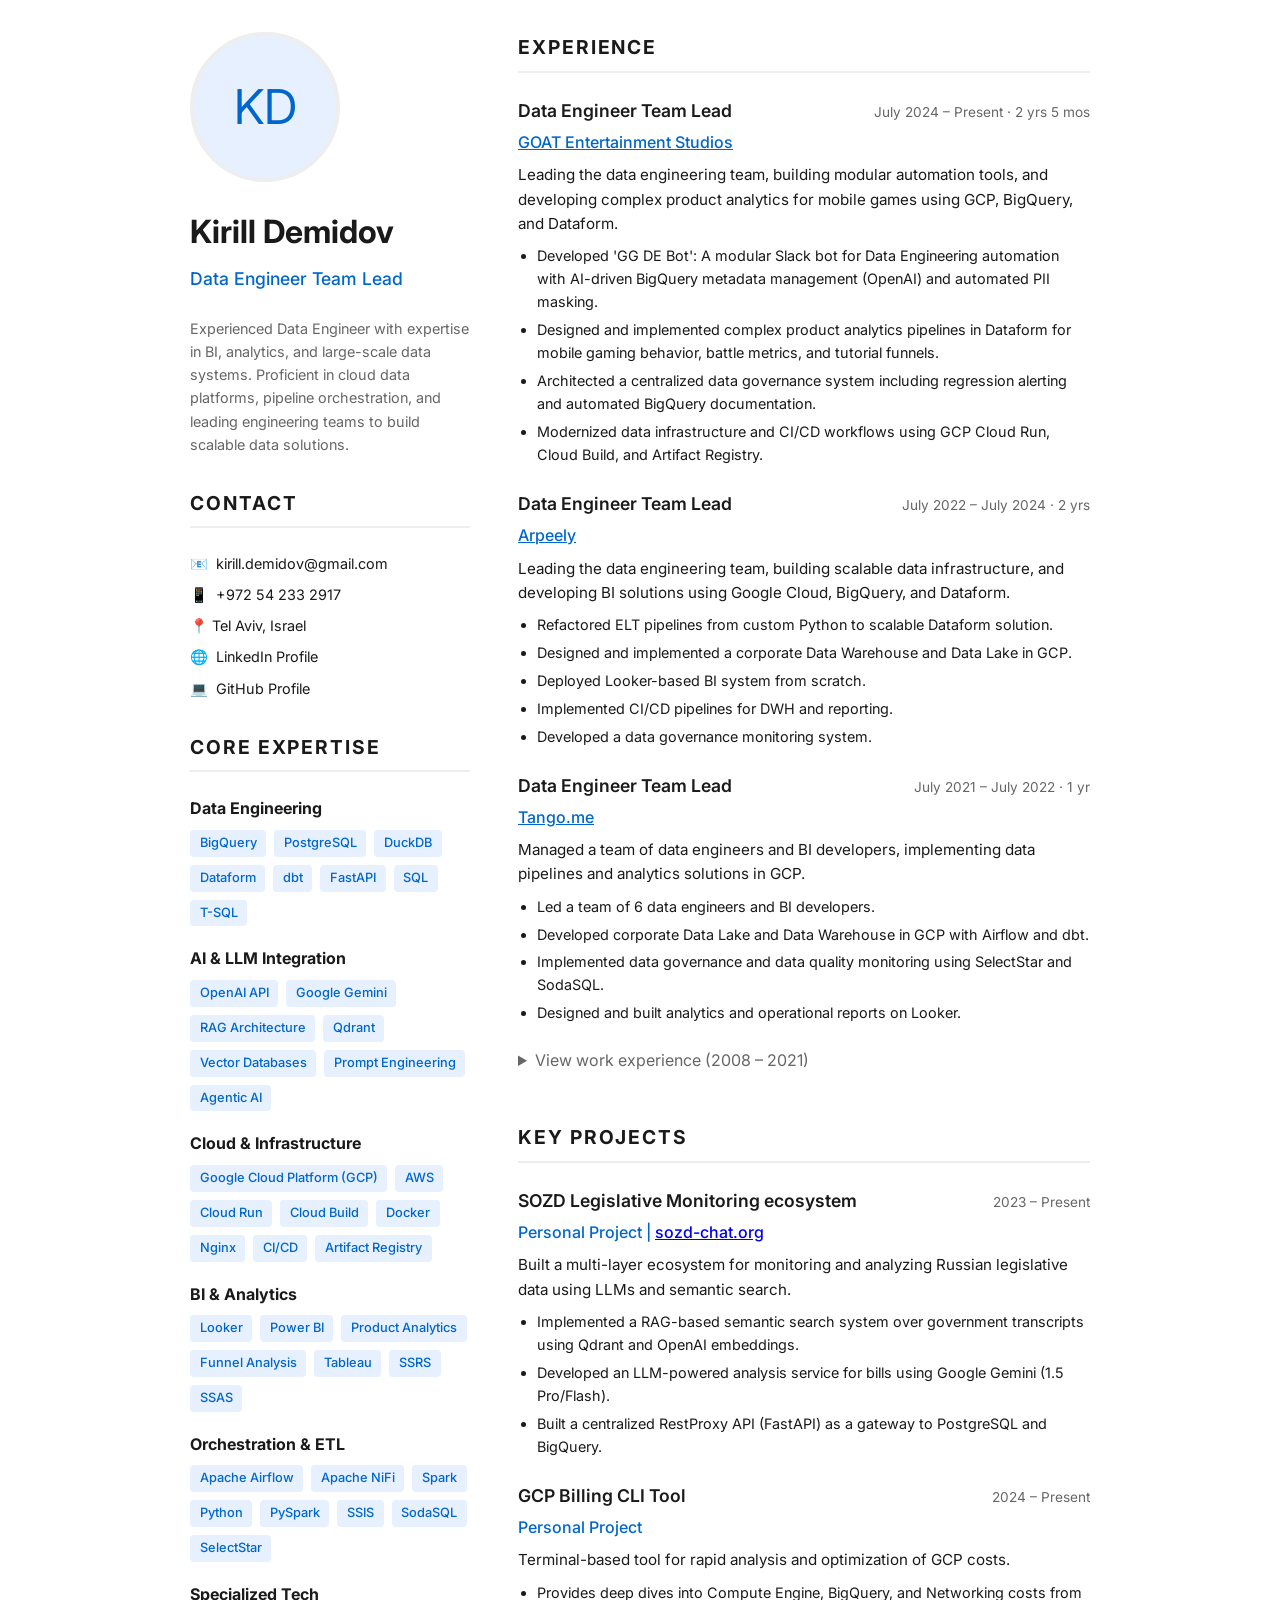
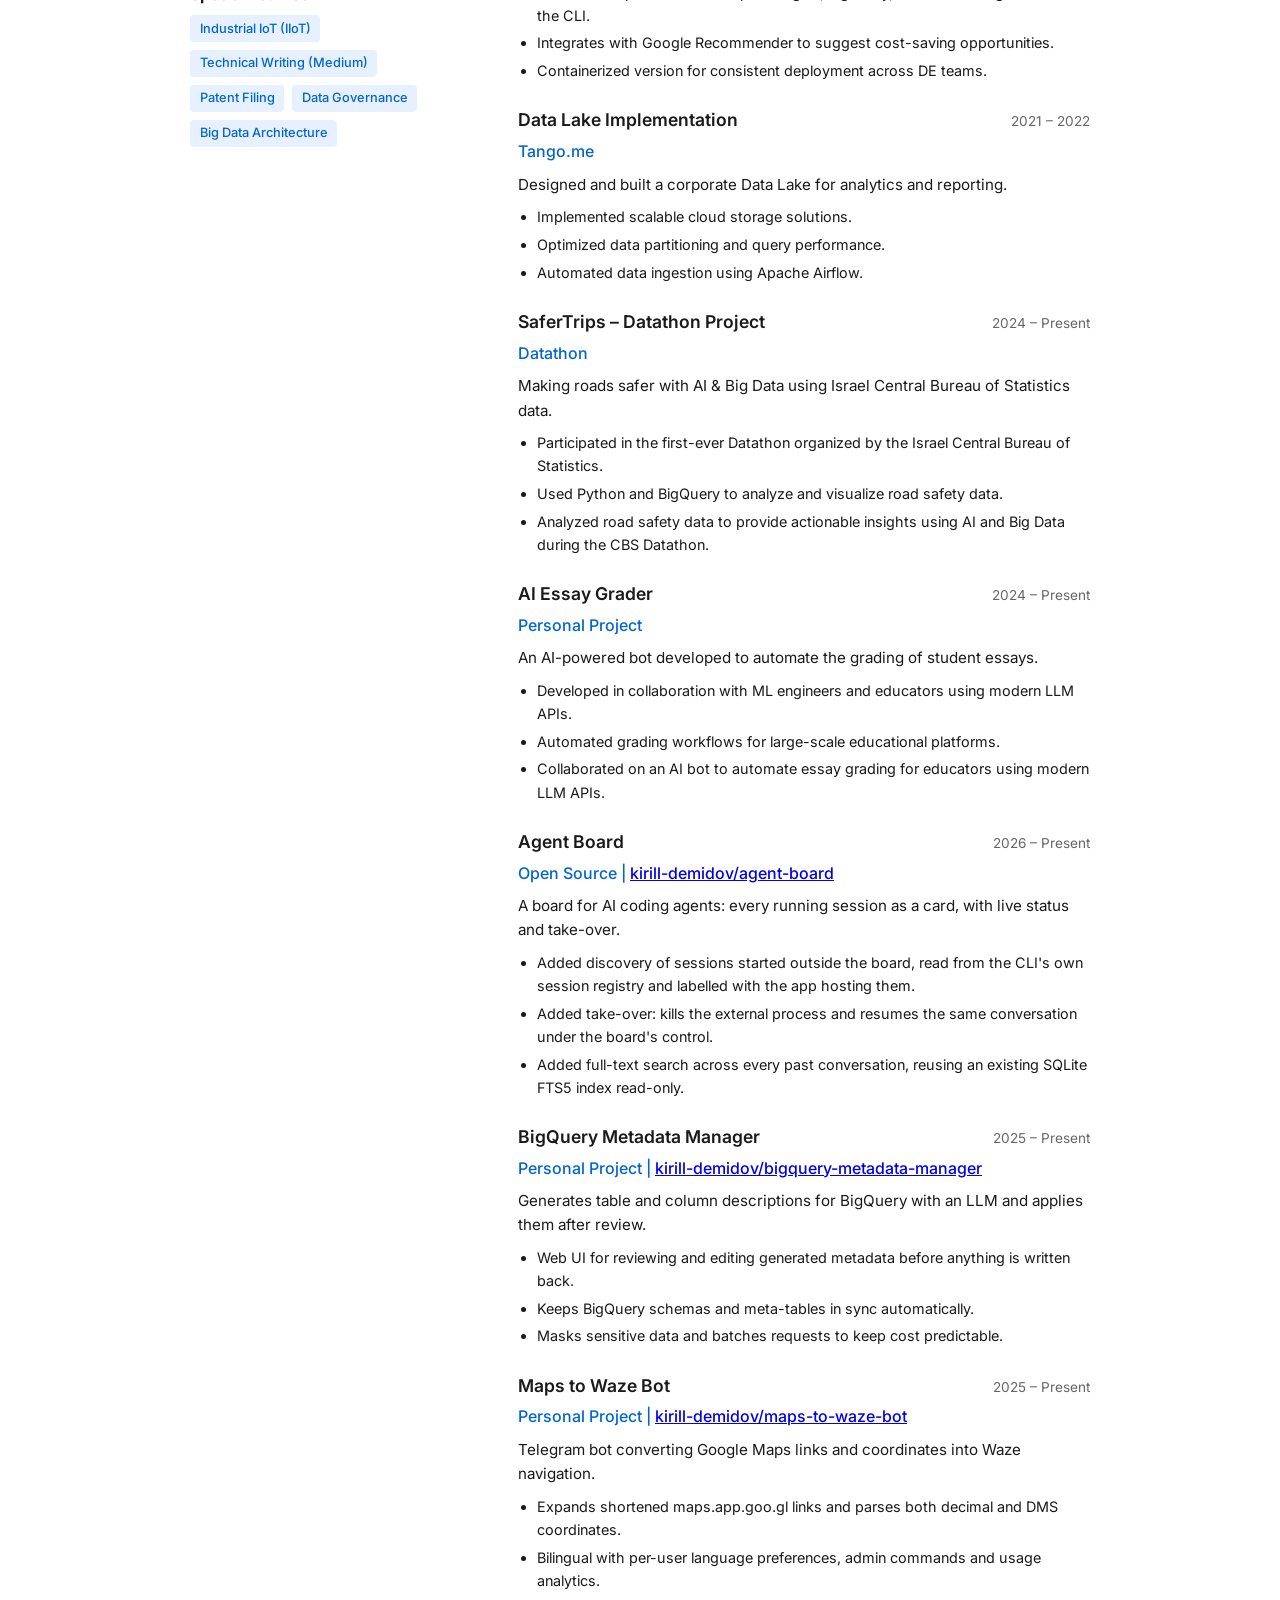
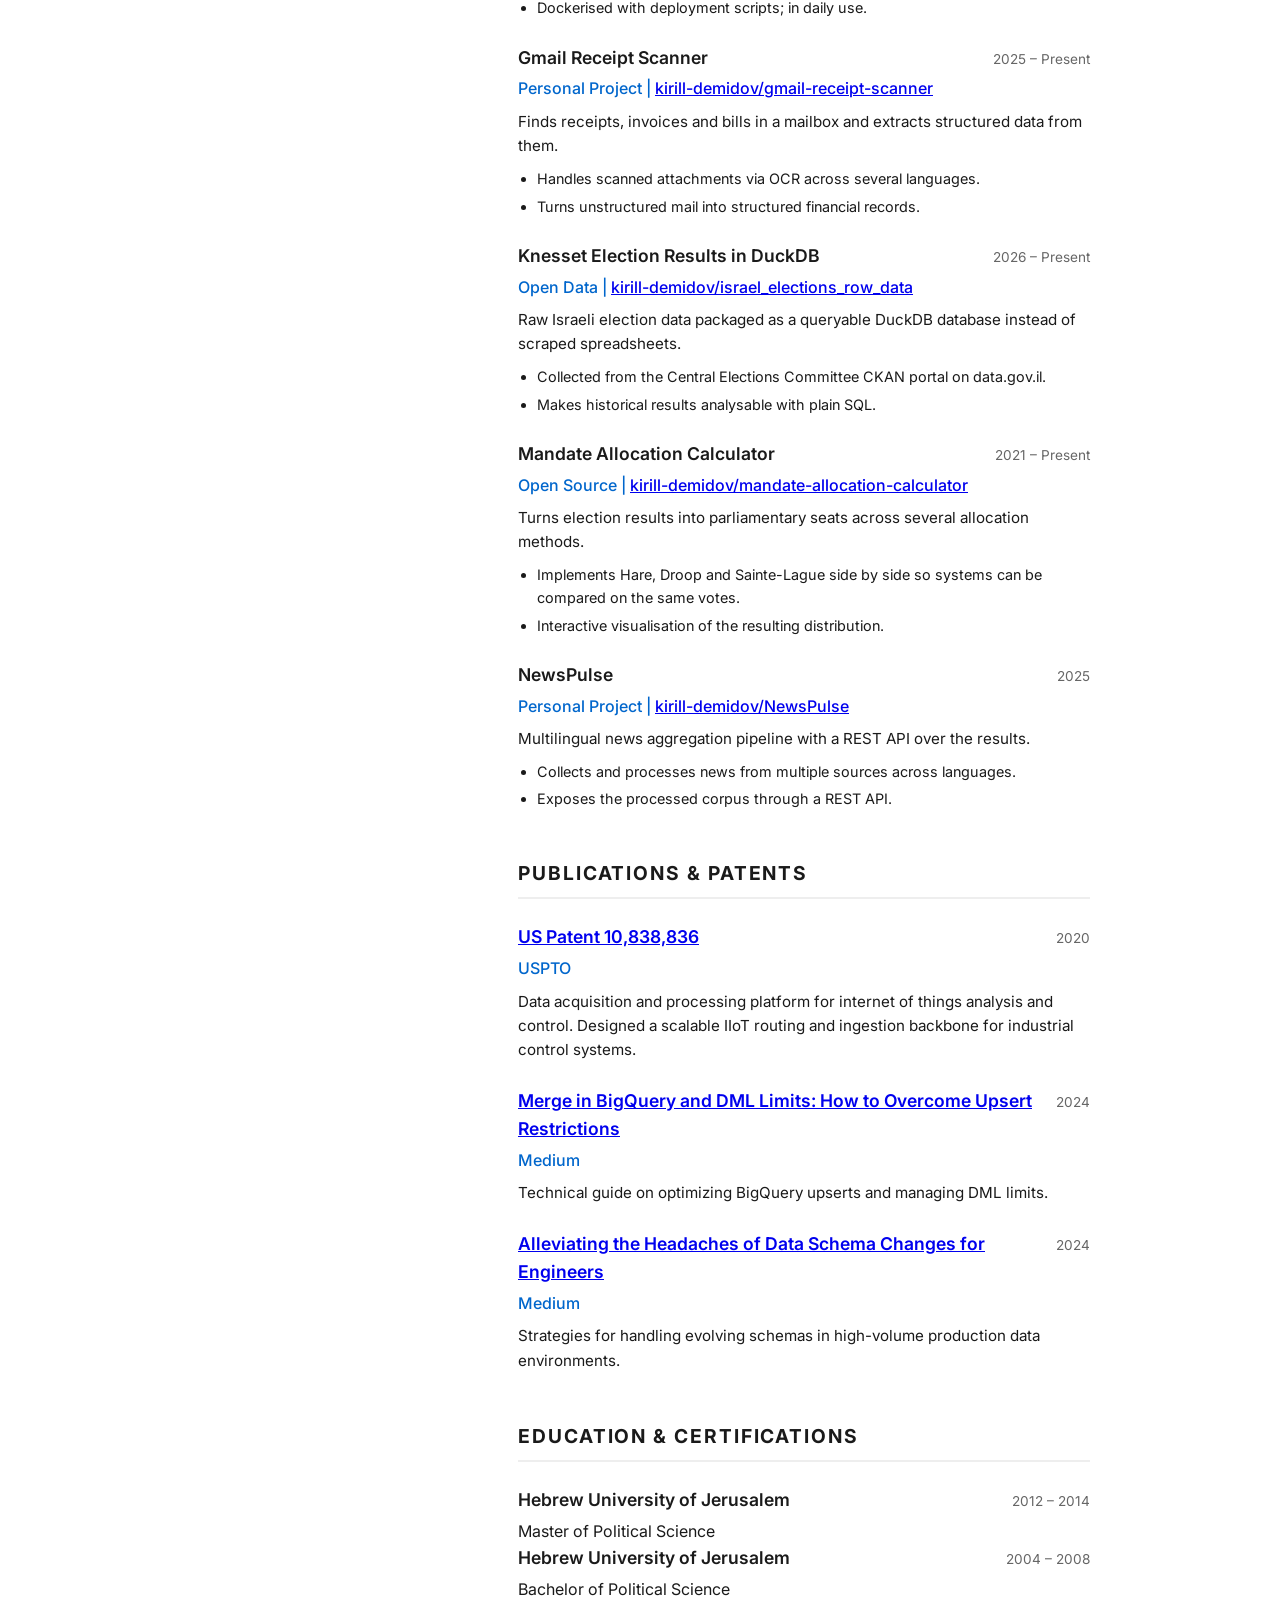
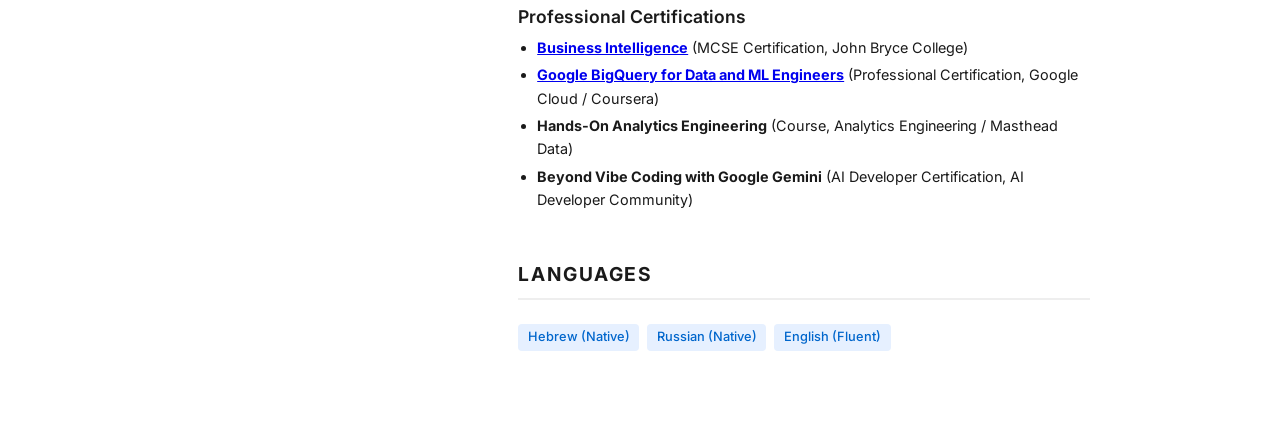
==== commit c836e3fb: "fix: the patent link pointed at a kind code that does not exist The URL said US10838836B2 and return" ====
--- a/index.html
+++ b/index.html
@@ -386,11 +386,11 @@
         <div class="project-list">
           <div class="project-item">
             <div class="item-header">
-              <h3><a href="https://patents.google.com/patent/US10838836B2">US Patent 10,838,836</a></h3>
+              <h3><a href="https://patents.google.com/patent/US10838836B1/en">US Patent 10,838,836</a></h3>
               <span class="date-range">2020</span>
             </div>
             <div class="project-entity">USPTO</div>
-            <p class="summary">Data acquisition and processing platform for IIoT. Designed a scalable IIoT routing and ingestion backbone for industrial control systems.</p>
+            <p class="summary">Data acquisition and processing platform for internet of things analysis and control. Designed a scalable IIoT routing and ingestion backbone for industrial control systems.</p>
           </div>
           <div class="project-item">
             <div class="item-header">
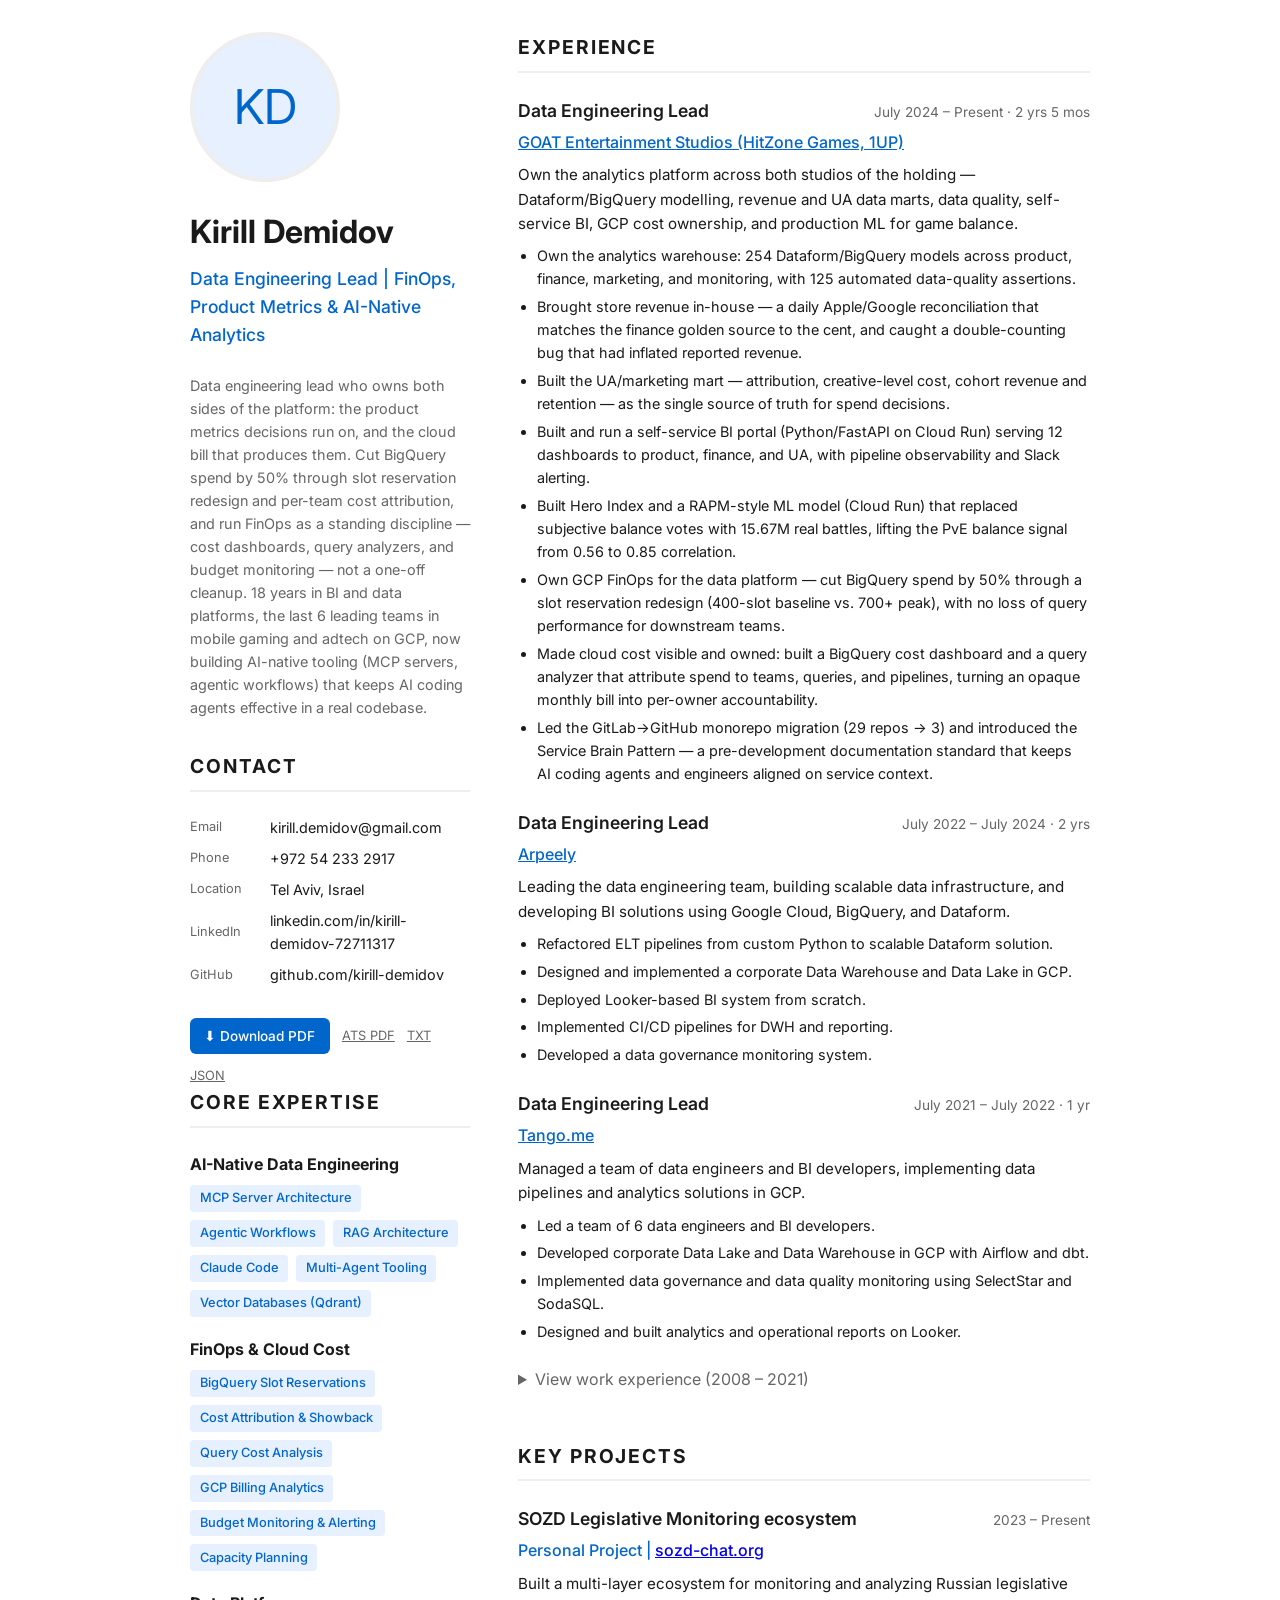
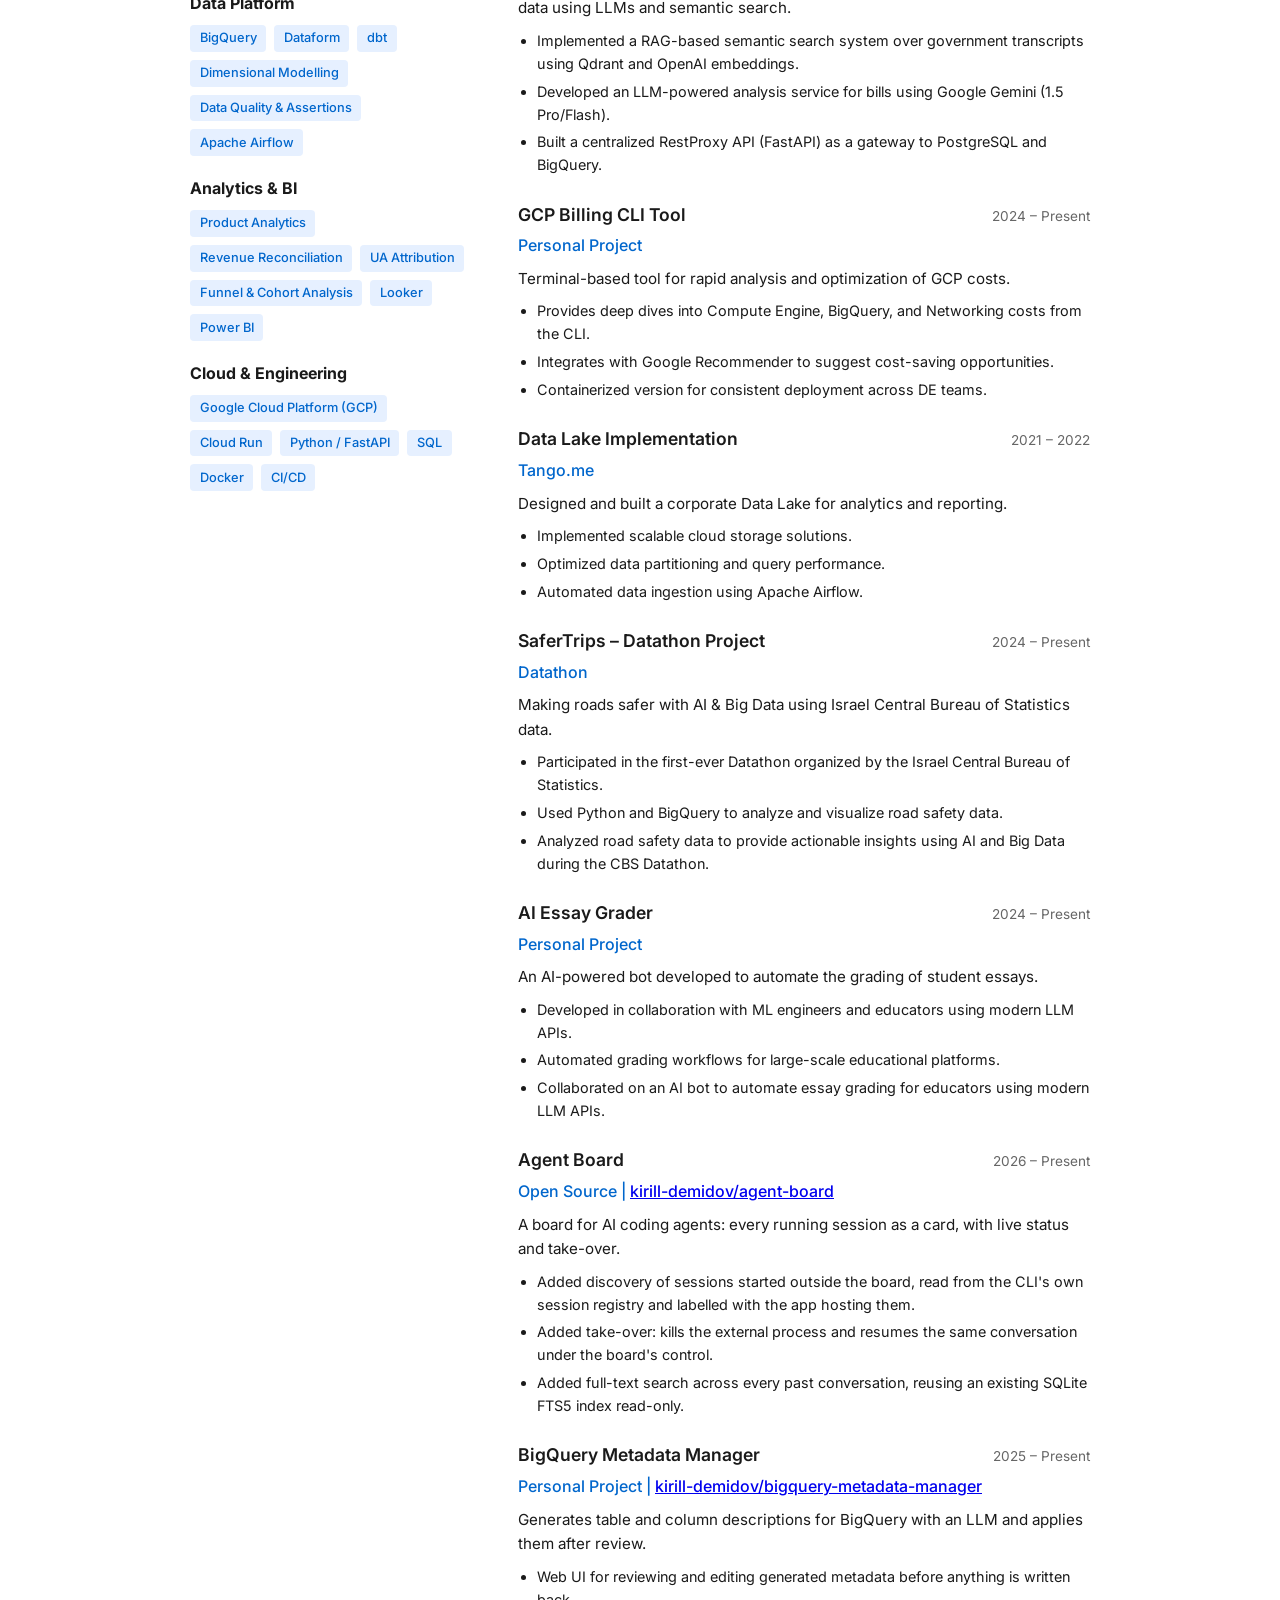
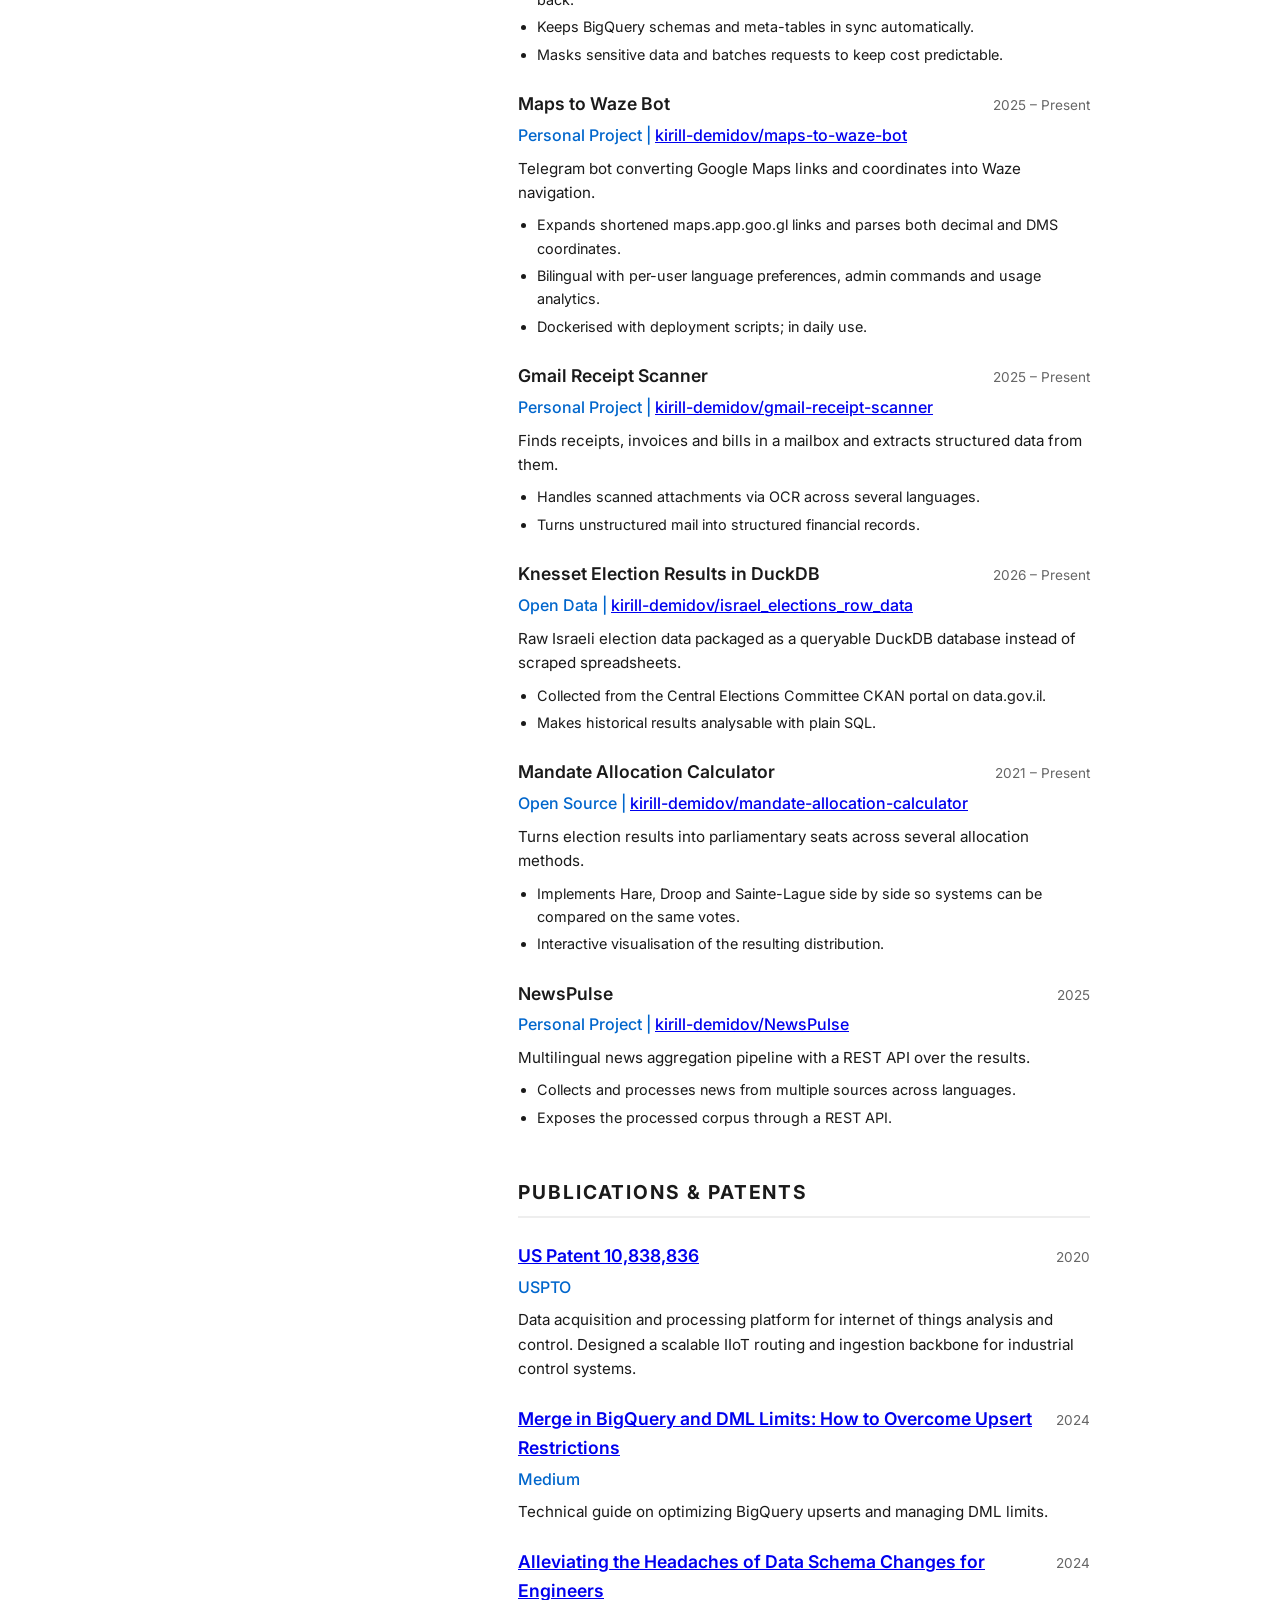
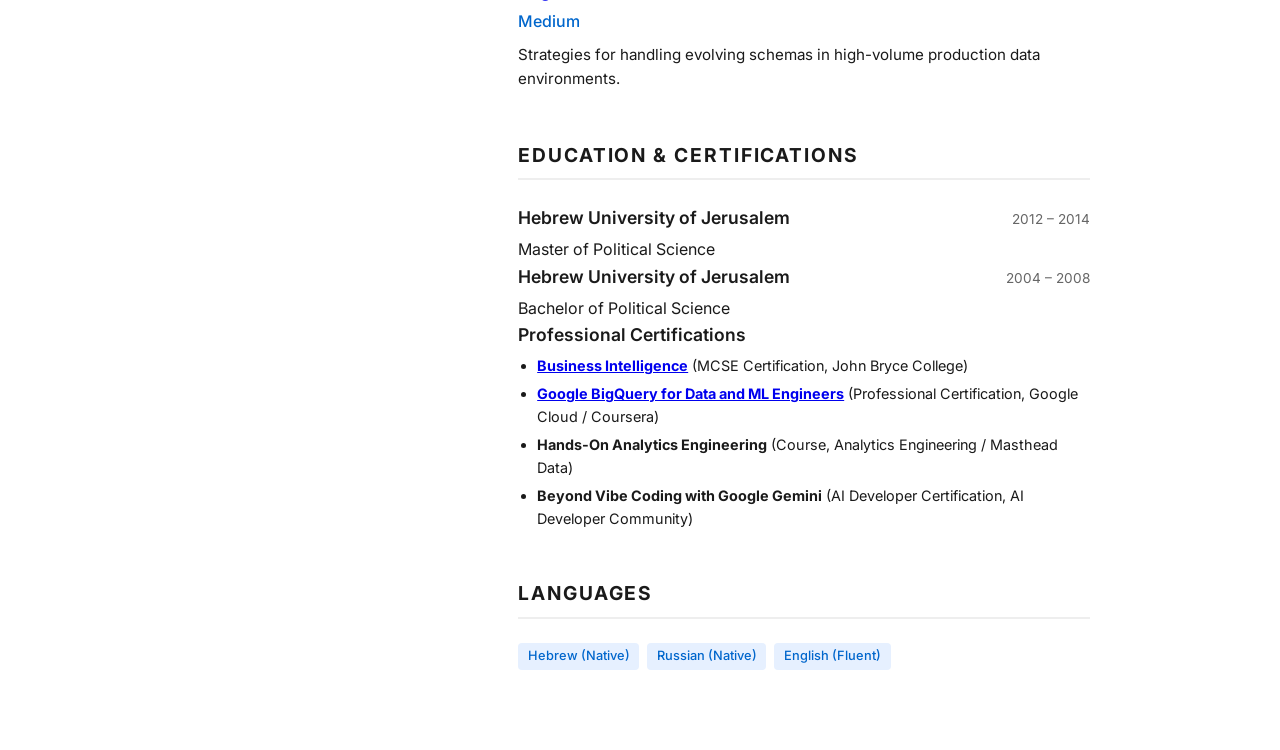
==== commit 23a9ed95: "feat: reposition the CV around FinOps and add ATS/PDF exports Content, all of it through the JSON so" ====
--- a/index.html
+++ b/index.html
@@ -3,8 +3,8 @@
 <head>
   <meta charset="UTF-8">
   <meta name="viewport" content="width=device-width, initial-scale=1.0">
-  <title>Kirill Demidov | Data Engineer Team Lead</title>
-  <meta name="description" content="Experienced Data Engineer with expertise in BI, analytics, and large-scale data systems. Proficient in cloud data platforms, pipeline orchestration, and leading engineering teams to build scalable data solutions.">
+  <title>Kirill Demidov | Data Engineering Lead | FinOps, Product Metrics &amp; AI-Native Analytics</title>
+  <meta name="description" content="Data engineering lead who owns both sides of the platform: the product metrics decisions run on, and the cloud bill that produces them. Cut BigQuery spend by 50% through slot reservation redesign and per-team cost attribution, and run FinOps as a standing discipline — cost dashboards, query analyzers, and budget monitoring — not a one-off cleanup. 18 years in BI and data platforms, the last 6 leading teams in mobile gaming and adtech on GCP, now building AI-native tooling (MCP servers, agentic workflows) that keeps AI coding agents effective in a real codebase.">
   <!-- Собрано из cv_Kirill_Demidov_DE.json скриптом build.py — руками не править. -->
   <link rel="stylesheet" href="index.css">
   <link rel="preconnect" href="https://fonts.googleapis.com">
@@ -17,97 +17,85 @@
       <div class="profile-img">KD</div>
       <header>
         <h1>Kirill Demidov</h1>
-        <div class="label">Data Engineer Team Lead</div>
+        <div class="label">Data Engineering Lead | FinOps, Product Metrics &amp; AI-Native Analytics</div>
         <p class="summary-text" style="font-size: 0.9rem; margin-bottom: 2rem; color: var(--text-muted);">
-          Experienced Data Engineer with expertise in BI, analytics, and large-scale data systems. Proficient in cloud data platforms, pipeline orchestration, and leading engineering teams to build scalable data solutions.
+          Data engineering lead who owns both sides of the platform: the product metrics decisions run on, and the cloud bill that produces them. Cut BigQuery spend by 50% through slot reservation redesign and per-team cost attribution, and run FinOps as a standing discipline — cost dashboards, query analyzers, and budget monitoring — not a one-off cleanup. 18 years in BI and data platforms, the last 6 leading teams in mobile gaming and adtech on GCP, now building AI-native tooling (MCP servers, agentic workflows) that keeps AI coding agents effective in a real codebase.
         </p>
       </header>
 
       <section id="contact">
         <h2>Contact</h2>
         <ul class="contact-info">
-          <li>📧 <a href="mailto:kirill.demidov@gmail.com">kirill.demidov@gmail.com</a></li>
-  <li>📱 <a href="tel:+972542332917">+972 54 233 2917</a></li>
-  <li>📍 Tel Aviv, Israel</li>
-  <li>🌐 <a href="https://www.linkedin.com/in/kirill-demidov-72711317/">LinkedIn Profile</a></li>
-  <li>💻 <a href="https://github.com/kirill-demidov">GitHub Profile</a></li>
+          <li><span class="contact-label">Email</span> <a href="mailto:kirill.demidov@gmail.com">kirill.demidov@gmail.com</a></li>
+  <li><span class="contact-label">Phone</span> <a href="tel:+972542332917">+972 54 233 2917</a></li>
+  <li><span class="contact-label">Location</span> Tel Aviv, Israel</li>
+  <li><span class="contact-label">LinkedIn</span> <a href="https://www.linkedin.com/in/kirill-demidov-72711317/">linkedin.com/in/kirill-demidov-72711317</a></li>
+  <li><span class="contact-label">GitHub</span> <a href="https://github.com/kirill-demidov">github.com/kirill-demidov</a></li>
         </ul>
+        <div class="downloads">
+          <a class="download-btn" href="Kirill_Demidov_CV.pdf" download>⬇︎ Download PDF</a>
+          <a class="download-link" href="Kirill_Demidov_CV_ATS.pdf" download>ATS PDF</a>
+          <a class="download-link" href="Kirill_Demidov_CV_ATS.txt" download>TXT</a>
+          <a class="download-link" href="cv_Kirill_Demidov_DE.json" download>JSON</a>
+        </div>
       </section>
 
       <section id="skills-overview">
         <h2>Core Expertise</h2>
         <div class="skills-stack" style="display: flex; flex-direction: column; gap: 1.25rem;">
           <div class="skill-category">
-            <h4>Data Engineering</h4>
+            <h4>AI-Native Data Engineering</h4>
+            <div class="skill-tags">
+              <span class="tag">MCP Server Architecture</span>
+              <span class="tag">Agentic Workflows</span>
+              <span class="tag">RAG Architecture</span>
+              <span class="tag">Claude Code</span>
+              <span class="tag">Multi-Agent Tooling</span>
+              <span class="tag">Vector Databases (Qdrant)</span>
+            </div>
+          </div>
+          <div class="skill-category">
+            <h4>FinOps &amp; Cloud Cost</h4>
+            <div class="skill-tags">
+              <span class="tag">BigQuery Slot Reservations</span>
+              <span class="tag">Cost Attribution &amp; Showback</span>
+              <span class="tag">Query Cost Analysis</span>
+              <span class="tag">GCP Billing Analytics</span>
+              <span class="tag">Budget Monitoring &amp; Alerting</span>
+              <span class="tag">Capacity Planning</span>
+            </div>
+          </div>
+          <div class="skill-category">
+            <h4>Data Platform</h4>
             <div class="skill-tags">
               <span class="tag">BigQuery</span>
-              <span class="tag">PostgreSQL</span>
-              <span class="tag">DuckDB</span>
               <span class="tag">Dataform</span>
               <span class="tag">dbt</span>
-              <span class="tag">FastAPI</span>
-              <span class="tag">SQL</span>
-              <span class="tag">T-SQL</span>
+              <span class="tag">Dimensional Modelling</span>
+              <span class="tag">Data Quality &amp; Assertions</span>
+              <span class="tag">Apache Airflow</span>
             </div>
           </div>
           <div class="skill-category">
-            <h4>AI &amp; LLM Integration</h4>
+            <h4>Analytics &amp; BI</h4>
             <div class="skill-tags">
-              <span class="tag">OpenAI API</span>
-              <span class="tag">Google Gemini</span>
-              <span class="tag">RAG Architecture</span>
-              <span class="tag">Qdrant</span>
-              <span class="tag">Vector Databases</span>
-              <span class="tag">Prompt Engineering</span>
-              <span class="tag">Agentic AI</span>
+              <span class="tag">Product Analytics</span>
+              <span class="tag">Revenue Reconciliation</span>
+              <span class="tag">UA Attribution</span>
+              <span class="tag">Funnel &amp; Cohort Analysis</span>
+              <span class="tag">Looker</span>
+              <span class="tag">Power BI</span>
             </div>
           </div>
           <div class="skill-category">
-            <h4>Cloud &amp; Infrastructure</h4>
+            <h4>Cloud &amp; Engineering</h4>
             <div class="skill-tags">
               <span class="tag">Google Cloud Platform (GCP)</span>
-              <span class="tag">AWS</span>
               <span class="tag">Cloud Run</span>
-              <span class="tag">Cloud Build</span>
+              <span class="tag">Python / FastAPI</span>
+              <span class="tag">SQL</span>
               <span class="tag">Docker</span>
-              <span class="tag">Nginx</span>
               <span class="tag">CI/CD</span>
-              <span class="tag">Artifact Registry</span>
-            </div>
-          </div>
-          <div class="skill-category">
-            <h4>BI &amp; Analytics</h4>
-            <div class="skill-tags">
-              <span class="tag">Looker</span>
-              <span class="tag">Power BI</span>
-              <span class="tag">Product Analytics</span>
-              <span class="tag">Funnel Analysis</span>
-              <span class="tag">Tableau</span>
-              <span class="tag">SSRS</span>
-              <span class="tag">SSAS</span>
-            </div>
-          </div>
-          <div class="skill-category">
-            <h4>Orchestration &amp; ETL</h4>
-            <div class="skill-tags">
-              <span class="tag">Apache Airflow</span>
-              <span class="tag">Apache NiFi</span>
-              <span class="tag">Spark</span>
-              <span class="tag">Python</span>
-              <span class="tag">PySpark</span>
-              <span class="tag">SSIS</span>
-              <span class="tag">SodaSQL</span>
-              <span class="tag">SelectStar</span>
-            </div>
-          </div>
-          <div class="skill-category">
-            <h4>Specialized Tech</h4>
-            <div class="skill-tags">
-              <span class="tag">Industrial IoT (IIoT)</span>
-              <span class="tag">Technical Writing (Medium)</span>
-              <span class="tag">Patent Filing</span>
-              <span class="tag">Data Governance</span>
-              <span class="tag">Big Data Architecture</span>
             </div>
           </div>
         </div>
@@ -120,22 +108,26 @@
         <div class="experience-list">
           <div class="experience-item">
             <div class="item-header">
-              <h3>Data Engineer Team Lead</h3>
+              <h3>Data Engineering Lead</h3>
               <span class="date-range" data-start="2024-07-01" data-end="Present">July 2024 – Present <span class="duration"></span></span>
             </div>
-            <a href="https://ru.oneupgames.gg/" class="company-name">GOAT Entertainment Studios</a>
-            <p class="summary">Leading the data engineering team, building modular automation tools, and developing complex product analytics for mobile games using GCP, BigQuery, and Dataform.</p>
-              <ul class="highlights">
-                <li>Developed &#x27;GG DE Bot&#x27;: A modular Slack bot for Data Engineering automation with AI-driven BigQuery metadata management (OpenAI) and automated PII masking.</li>
-                <li>Designed and implemented complex product analytics pipelines in Dataform for mobile gaming behavior, battle metrics, and tutorial funnels.</li>
-                <li>Architected a centralized data governance system including regression alerting and automated BigQuery documentation.</li>
-                <li>Modernized data infrastructure and CI/CD workflows using GCP Cloud Run, Cloud Build, and Artifact Registry.</li>
+            <a href="https://hit.zone/" class="company-name">GOAT Entertainment Studios (HitZone Games, 1UP)</a>
+            <p class="summary">Own the analytics platform across both studios of the holding — Dataform/BigQuery modelling, revenue and UA data marts, data quality, self-service BI, GCP cost ownership, and production ML for game balance.</p>
+              <ul class="highlights">
+                <li>Own the analytics warehouse: 254 Dataform/BigQuery models across product, finance, marketing, and monitoring, with 125 automated data-quality assertions.</li>
+                <li>Brought store revenue in-house — a daily Apple/Google reconciliation that matches the finance golden source to the cent, and caught a double-counting bug that had inflated reported revenue.</li>
+                <li>Built the UA/marketing mart — attribution, creative-level cost, cohort revenue and retention — as the single source of truth for spend decisions.</li>
+                <li>Built and run a self-service BI portal (Python/FastAPI on Cloud Run) serving 12 dashboards to product, finance, and UA, with pipeline observability and Slack alerting.</li>
+                <li>Built Hero Index and a RAPM-style ML model (Cloud Run) that replaced subjective balance votes with 15.67M real battles, lifting the PvE balance signal from 0.56 to 0.85 correlation.</li>
+                <li>Own GCP FinOps for the data platform — cut BigQuery spend by 50% through a slot reservation redesign (400-slot baseline vs. 700+ peak), with no loss of query performance for downstream teams.</li>
+                <li>Made cloud cost visible and owned: built a BigQuery cost dashboard and a query analyzer that attribute spend to teams, queries, and pipelines, turning an opaque monthly bill into per-owner accountability.</li>
+                <li>Led the GitLab→GitHub monorepo migration (29 repos → 3) and introduced the Service Brain Pattern — a pre-development documentation standard that keeps AI coding agents and engineers aligned on service context.</li>
               </ul>
           </div>
 
           <div class="experience-item">
             <div class="item-header">
-              <h3>Data Engineer Team Lead</h3>
+              <h3>Data Engineering Lead</h3>
               <span class="date-range" data-start="2022-07-01" data-end="2024-07-01">July 2022 – July 2024 <span class="duration"></span></span>
             </div>
             <a href="https://arpeely.com" class="company-name">Arpeely</a>
@@ -151,7 +143,7 @@
 
           <div class="experience-item">
             <div class="item-header">
-              <h3>Data Engineer Team Lead</h3>
+              <h3>Data Engineering Lead</h3>
               <span class="date-range" data-start="2021-07-01" data-end="2022-07-01">July 2021 – July 2022 <span class="duration"></span></span>
             </div>
             <a href="https://www.tango.me" class="company-name">Tango.me</a>
@@ -165,9 +157,10 @@
           </div>
         </div>
 
-        <details style="margin-top: 1rem; color: var(--text-muted); cursor: pointer;">
+        <details id="early-career" class="early-career">
           <summary>View work experience (2008 – 2021)</summary>
-          <div class="experience-list" style="margin-top: 1rem;">
+          <h3 class="early-career-title">Earlier experience (2008 – 2021)</h3>
+          <div class="experience-list">
             <div class="experience-item">
               <div class="item-header">
                 <h3>Big Data Team Lead</h3>
@@ -472,6 +465,13 @@
       const durationEl = el.querySelector('.duration');
       if (start && end && durationEl) durationEl.textContent = calculateDuration(start, end);
     });
+
+    // в PDF свёрнутый аккордеон читается как дыра в хронологии, а стрелка — как баг
+    const earlyCareer = document.getElementById('early-career');
+    if (earlyCareer) {
+      if (window.matchMedia('print').matches) earlyCareer.open = true;
+      window.addEventListener('beforeprint', () => { earlyCareer.open = true; });
+    }
   </script>
 </body>
 </html>
--- a/index.css
+++ b/index.css
@@ -160,6 +160,52 @@
   margin-bottom: 0.5rem;
 }
 
+/* Holding company grouping: one employer, several roles */
+.experience-group {
+  margin-bottom: var(--item-gap);
+}
+
+.group-header {
+  display: flex;
+  justify-content: space-between;
+  align-items: baseline;
+  margin-bottom: 0.15rem;
+}
+
+.group-header h3 {
+  font-size: 1.15rem;
+  font-weight: 700;
+  color: var(--accent-color);
+}
+
+.group-meta {
+  font-size: 0.85rem;
+  color: var(--text-muted);
+  margin-bottom: 0.9rem;
+}
+
+.experience-group .role-item {
+  border-left: 2px solid rgba(128, 128, 128, 0.35);
+  padding-left: 1rem;
+  margin-bottom: 1.1rem;
+}
+
+.experience-group .role-item:last-child {
+  margin-bottom: 0;
+}
+
+.experience-group .role-item h4 {
+  font-size: 1rem;
+  font-weight: 600;
+}
+
+.role-header {
+  display: flex;
+  justify-content: space-between;
+  align-items: baseline;
+  margin-bottom: 0.35rem;
+}
+
 .highlights {
   list-style-position: outside;
   padding-left: 1.2rem;
@@ -197,11 +243,149 @@
   font-weight: 500;
 }
 
-/* Print Optimization */
+.contact-label {
+  display: inline-block;
+  min-width: 4.5rem;
+  color: var(--text-muted);
+  font-size: 0.8rem;
+}
+
+/* Earlier career: collapsed on the web, always expanded in print */
+.early-career {
+  margin-top: 1rem;
+  color: var(--text-muted);
+  cursor: pointer;
+}
+
+.early-career-title {
+  display: none;
+}
+
+/* Downloads */
+.downloads {
+  display: flex;
+  align-items: center;
+  gap: 0.75rem;
+  margin-top: 1rem;
+  flex-wrap: wrap;
+}
+
+.download-btn {
+  font: inherit;
+  font-size: 0.85rem;
+  font-weight: 500;
+  color: #ffffff;
+  background: var(--accent-color);
+  border: none;
+  border-radius: 6px;
+  padding: 0.45rem 0.9rem;
+  cursor: pointer;
+  text-decoration: none;
+  display: inline-block;
+}
+
+.download-btn:hover {
+  filter: brightness(1.1);
+}
+
+.download-link {
+  font-size: 0.8rem;
+  color: var(--text-muted);
+}
+
+/* Print Optimization — target: 2 pages */
+@page {
+  size: A4;
+  margin: 9mm 10mm;
+}
+
 @media print {
-  body { padding: 0; }
-  .container { display: block; }
-  aside { position: static; margin-bottom: 2rem; }
-  .profile-img { display: none; }
-  .tag { border: 1px solid #ccc; background: none; }
-}
+  :root {
+    --section-gap: 0.85rem;
+    --item-gap: 0.5rem;
+    --bg-color: #ffffff;
+    --text-color: #1a1a1a;
+    --text-muted: #555555;
+    --accent-color: #0055aa;
+    --sidebar-bg: #ffffff;
+  }
+
+  body {
+    padding: 0;
+    font-size: 8.6pt;
+    line-height: 1.3;
+    -webkit-print-color-adjust: exact;
+    print-color-adjust: exact;
+  }
+
+  /* Keep the two-column layout: a full-width sidebar wastes a third of the page */
+  .container {
+    display: grid;
+    grid-template-columns: 175px 1fr;
+    gap: 1.1rem;
+    max-width: none;
+  }
+
+  aside { position: static; }
+  /* Projects live on the web version only — the PDF stays at two pages */
+  .profile-img, .downloads, #projects { display: none; }
+
+  h1 { font-size: 15pt; line-height: 1.15; }
+  .label { font-size: 8.8pt; line-height: 1.25; }
+  .summary-text { font-size: 7.8pt !important; margin-bottom: 0.7rem !important; }
+
+  h2 {
+    font-size: 9.5pt;
+    padding-bottom: 0.15rem;
+    margin-bottom: 0.5rem;
+  }
+
+  section { margin-bottom: var(--section-gap); }
+
+  .item-header h3, .group-header h3 { font-size: 9.4pt; }
+  .experience-group .role-item h4 { font-size: 8.8pt; }
+  .date-range { font-size: 7.6pt; }
+  .company-name, .project-entity { margin-bottom: 0.2rem; }
+  .group-meta { font-size: 7.6pt; margin-bottom: 0.4rem; }
+  .summary { font-size: 8.2pt; margin-bottom: 0.2rem; }
+
+  .highlights { font-size: 8.2pt; padding-left: 0.85rem; }
+  .highlights li { margin-bottom: 0.08rem; }
+
+  .contact-info li { margin-bottom: 0.12rem; font-size: 7.8pt; }
+  .skill-category h4 { font-size: 8.2pt; }
+  .skills-stack { gap: 0.5rem !important; }
+
+  .tag {
+    border: 1px solid #ccc;
+    background: none;
+    font-size: 7pt;
+    padding: 0.05rem 0.3rem;
+    margin: 0.05rem 0.05rem 0 0;
+  }
+
+  .experience-group .role-item {
+    padding-left: 0.6rem;
+    margin-bottom: 0.55rem;
+  }
+
+  /* Never split a role or a project across pages */
+  .experience-group .role-item,
+  .experience-item,
+  .project-item { break-inside: avoid; }
+
+  a { text-decoration: none; }
+
+  .contact-label { min-width: 3.6rem; font-size: 7.2pt; }
+
+  /* An accordion arrow is meaningless on paper: show the content, drop the control */
+  .early-career { margin-top: 0; color: var(--text-color); }
+  .early-career > summary { display: none; }
+  .early-career > .experience-list { margin-top: 0 !important; }
+  .early-career-title {
+    display: block;
+    font-size: 9.4pt;
+    font-weight: 600;
+    margin-bottom: 0.35rem;
+  }
+}
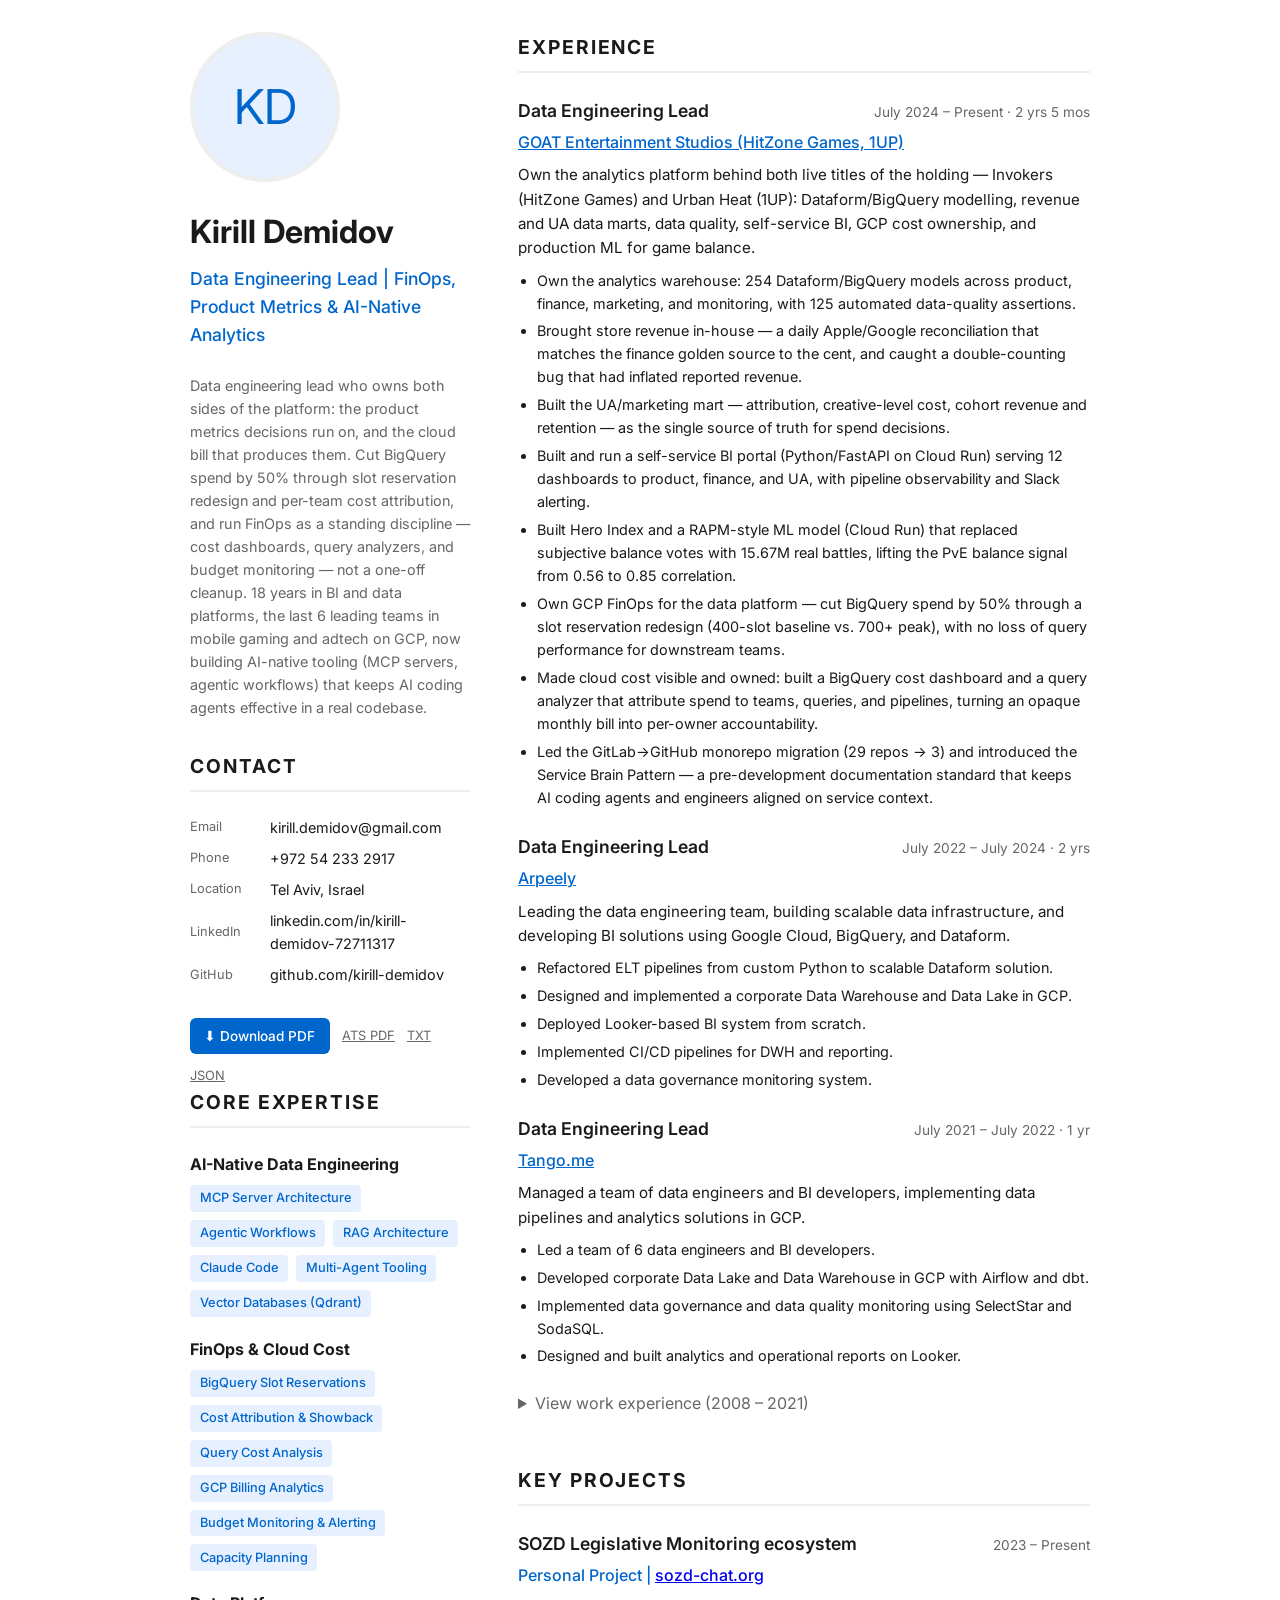
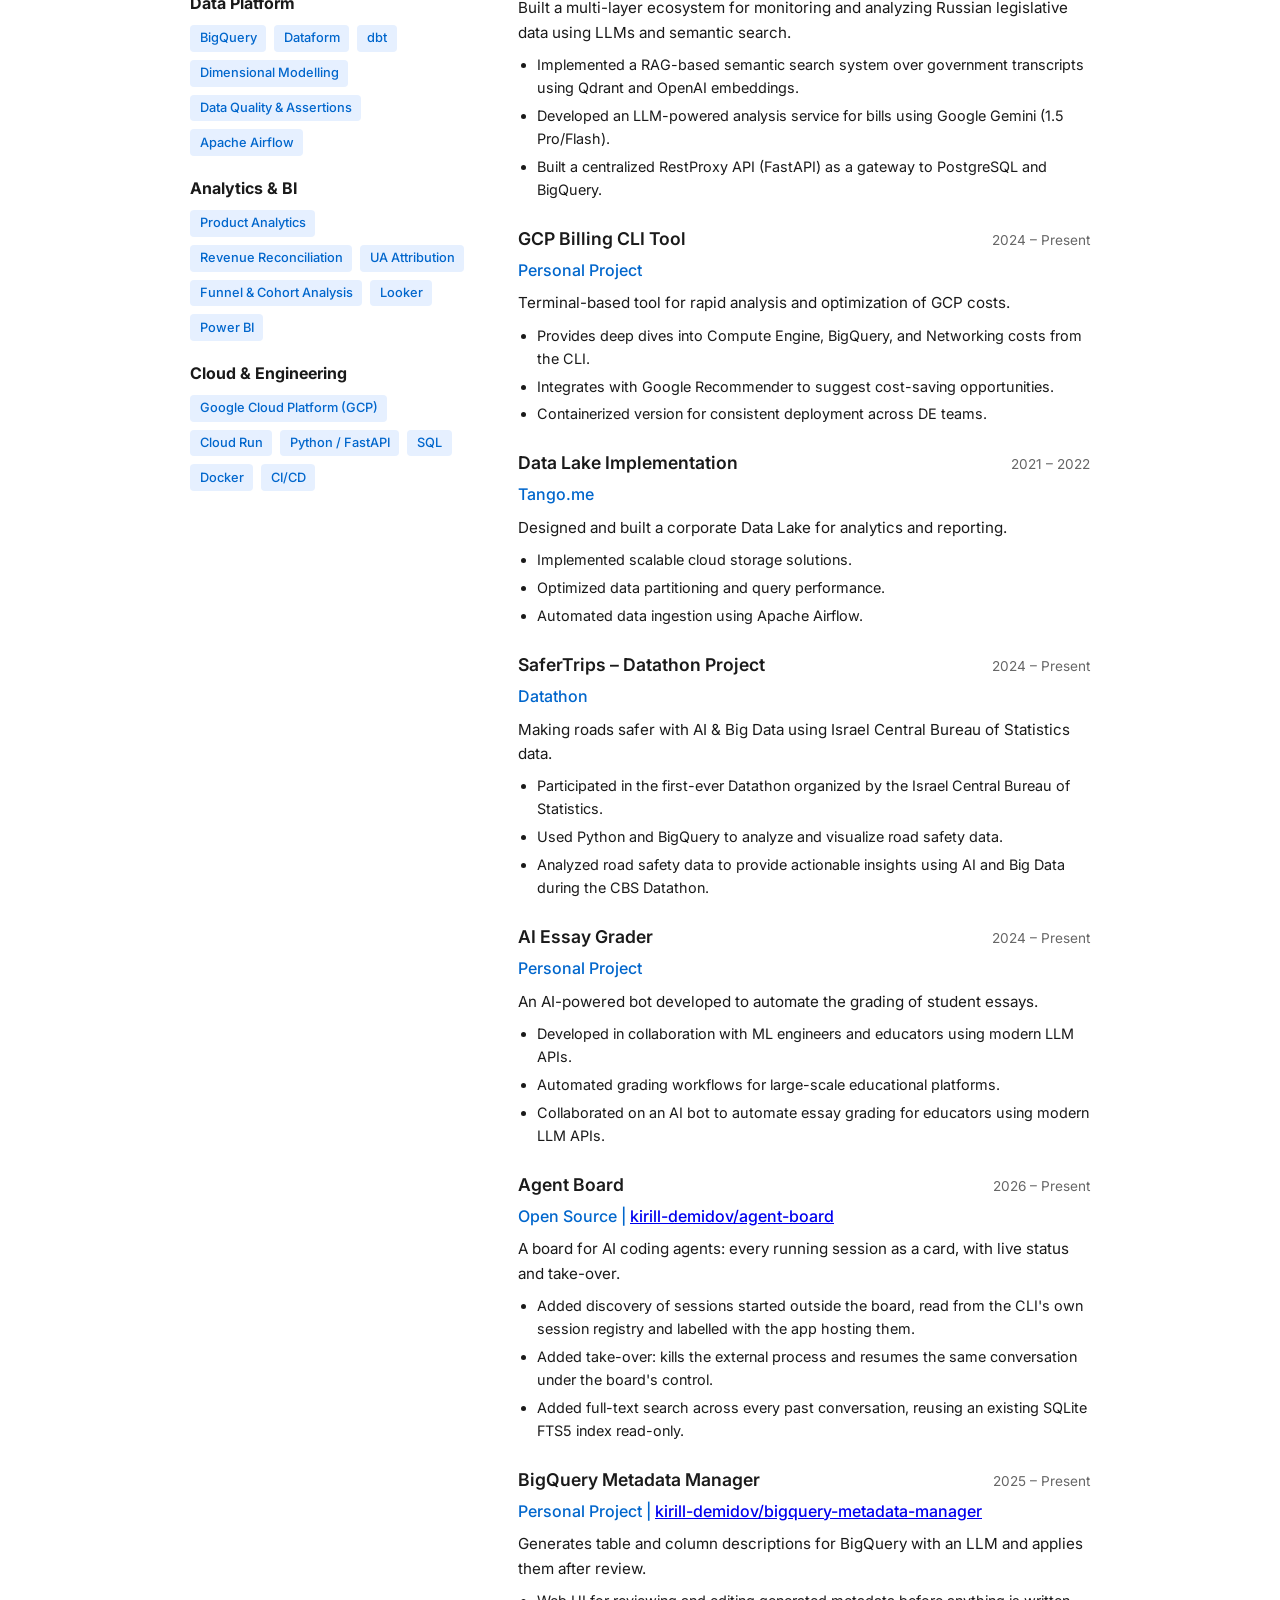
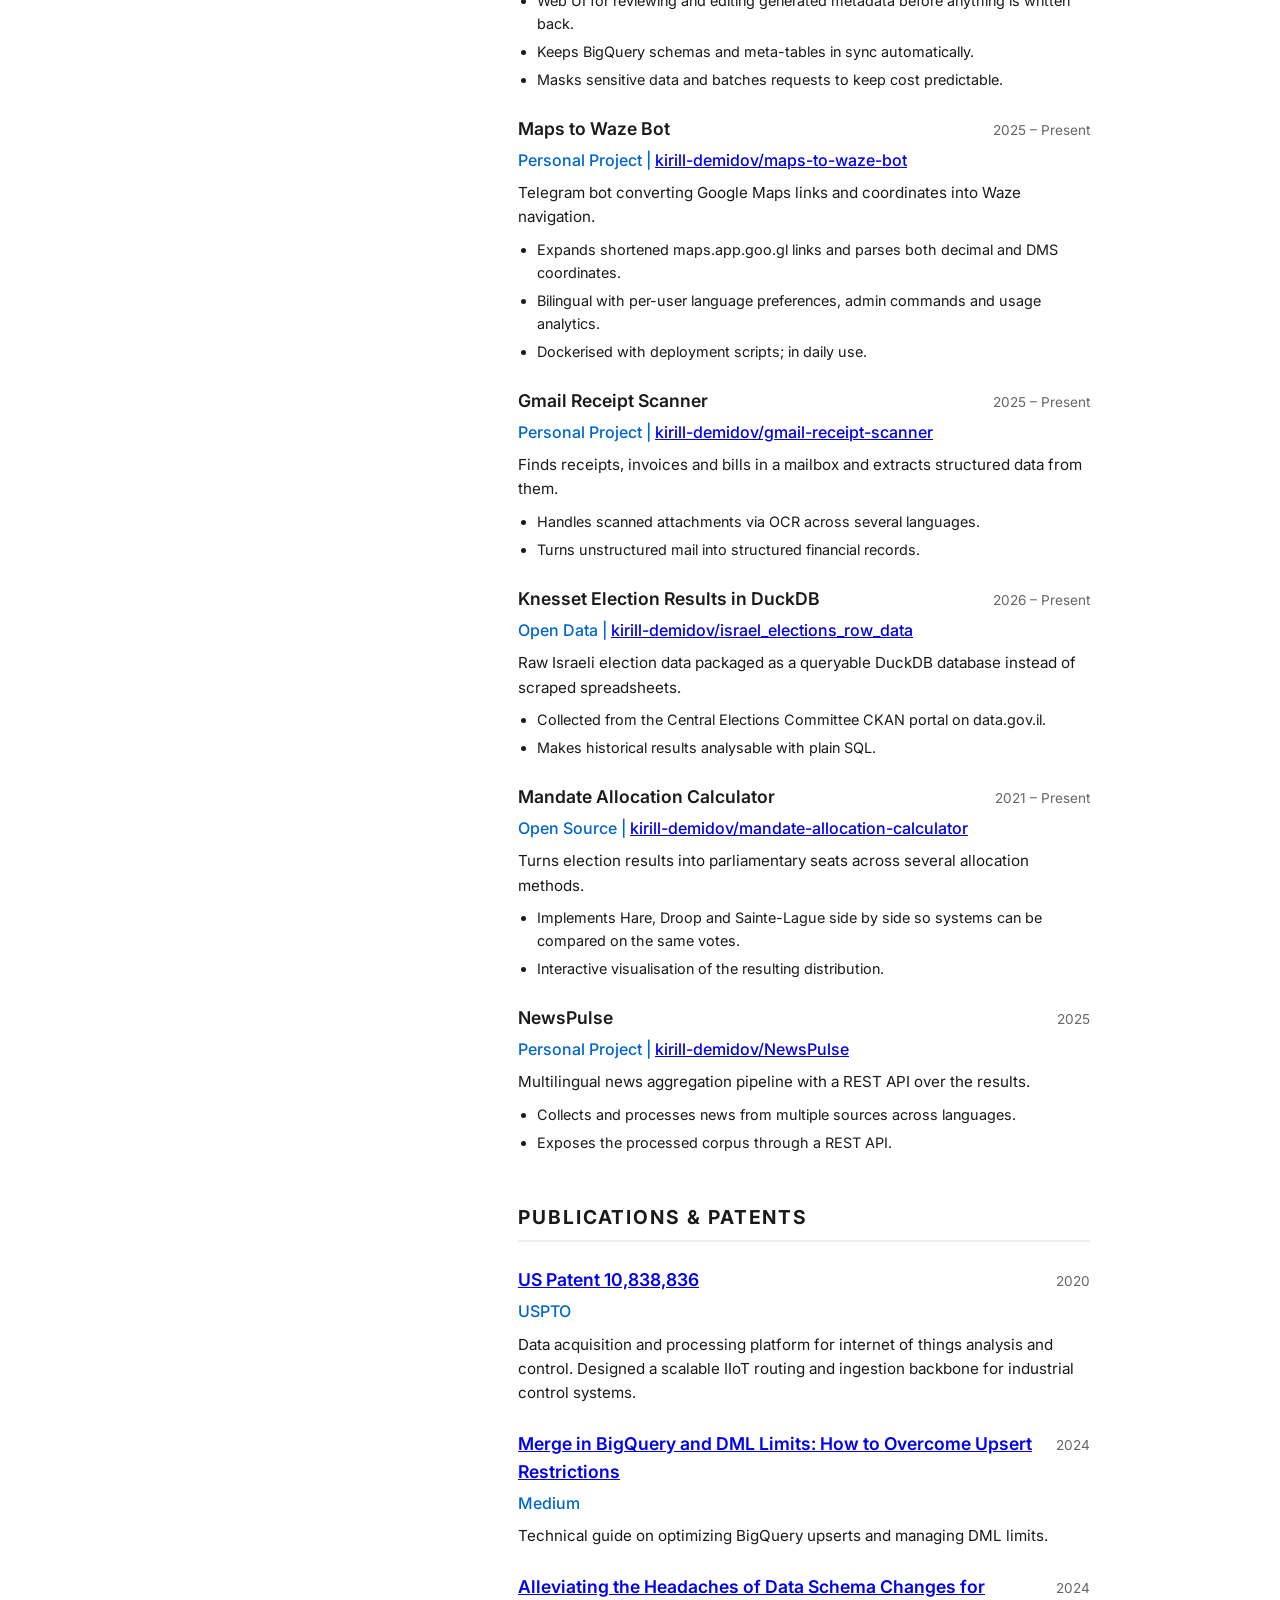
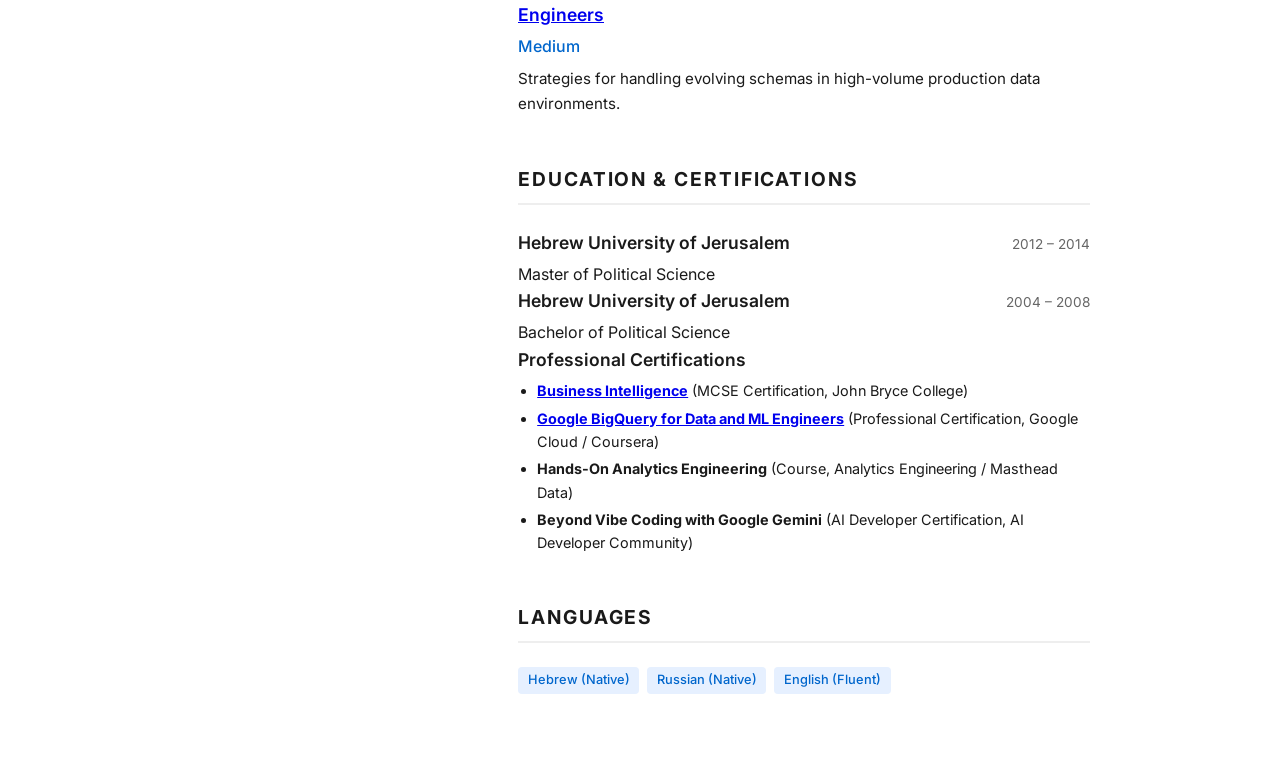
==== commit bd46cacd: "docs: name the two live titles behind the analytics platform Invokers (HitZone Games) and Urban Heat" ====
--- a/index.html
+++ b/index.html
@@ -112,7 +112,7 @@
               <span class="date-range" data-start="2024-07-01" data-end="Present">July 2024 – Present <span class="duration"></span></span>
             </div>
             <a href="https://hit.zone/" class="company-name">GOAT Entertainment Studios (HitZone Games, 1UP)</a>
-            <p class="summary">Own the analytics platform across both studios of the holding — Dataform/BigQuery modelling, revenue and UA data marts, data quality, self-service BI, GCP cost ownership, and production ML for game balance.</p>
+            <p class="summary">Own the analytics platform behind both live titles of the holding — Invokers (HitZone Games) and Urban Heat (1UP): Dataform/BigQuery modelling, revenue and UA data marts, data quality, self-service BI, GCP cost ownership, and production ML for game balance.</p>
               <ul class="highlights">
                 <li>Own the analytics warehouse: 254 Dataform/BigQuery models across product, finance, marketing, and monitoring, with 125 automated data-quality assertions.</li>
                 <li>Brought store revenue in-house — a daily Apple/Google reconciliation that matches the finance golden source to the cent, and caught a double-counting bug that had inflated reported revenue.</li>
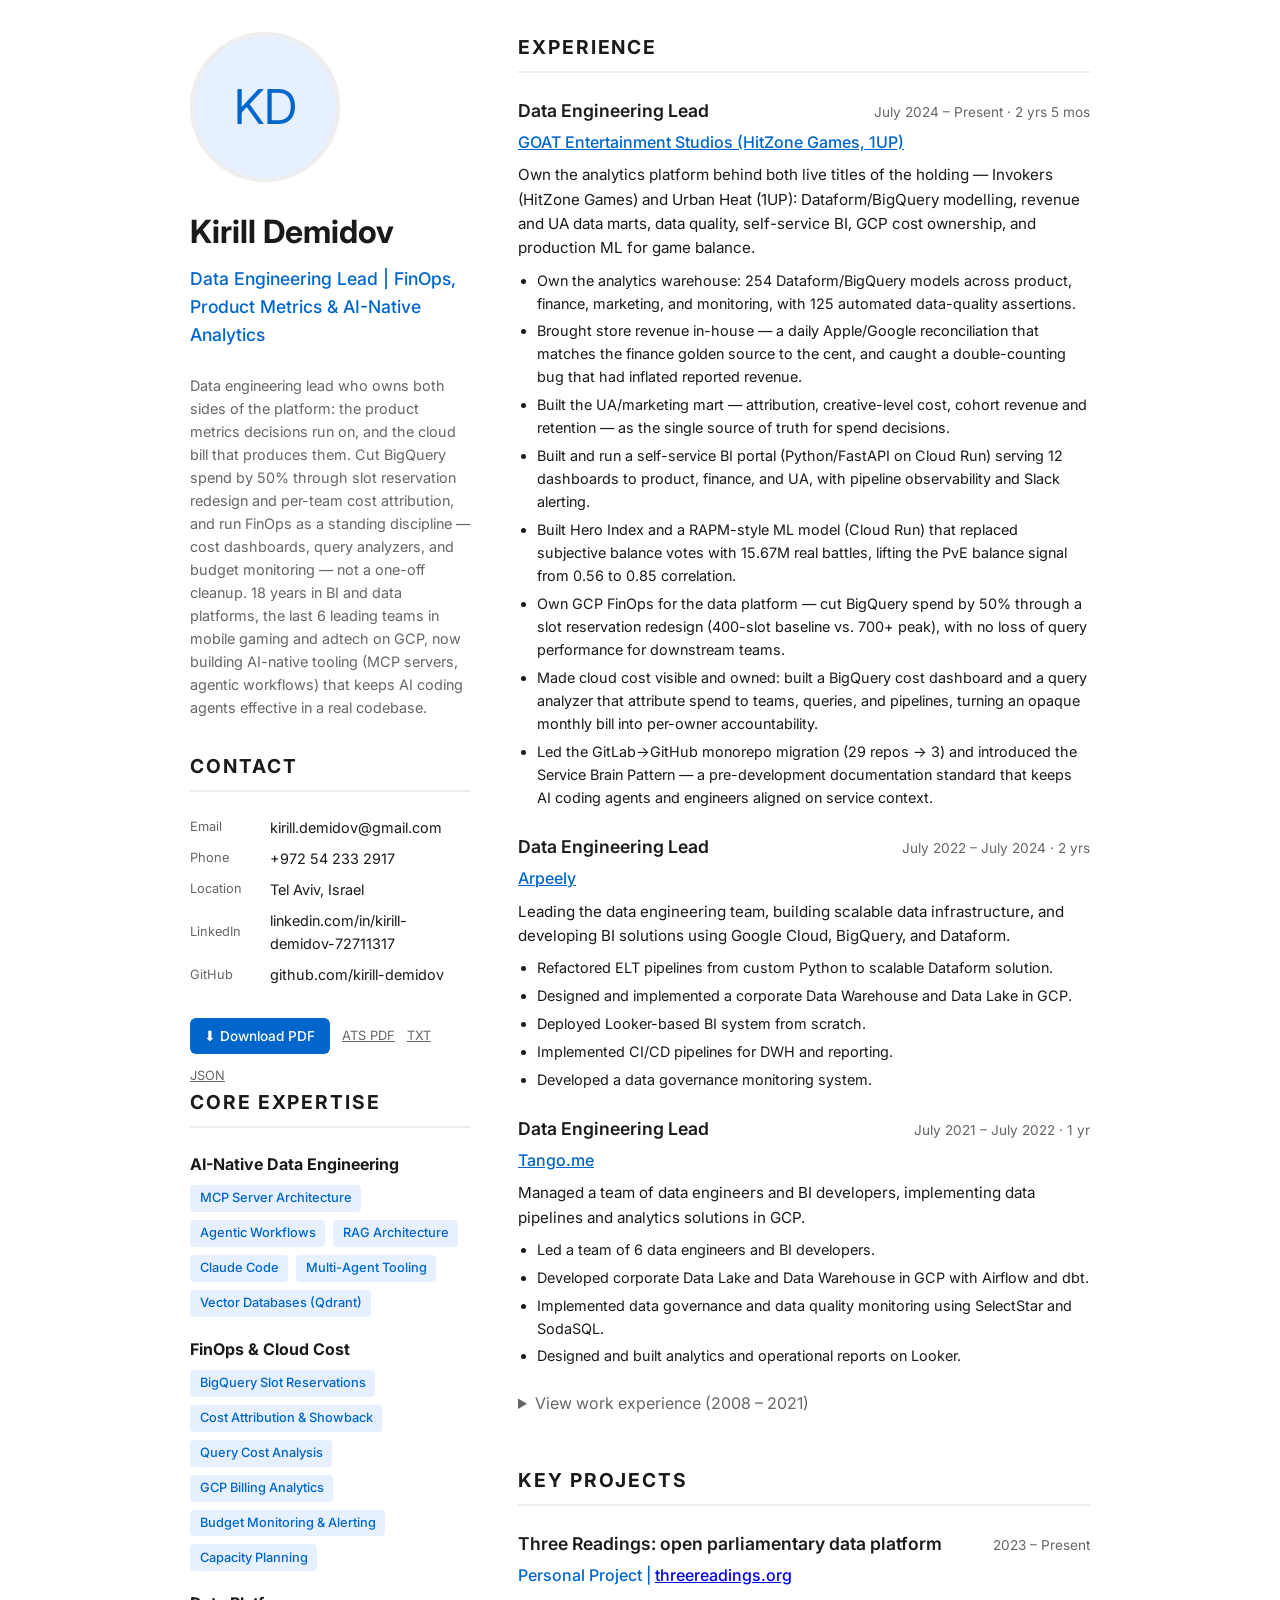
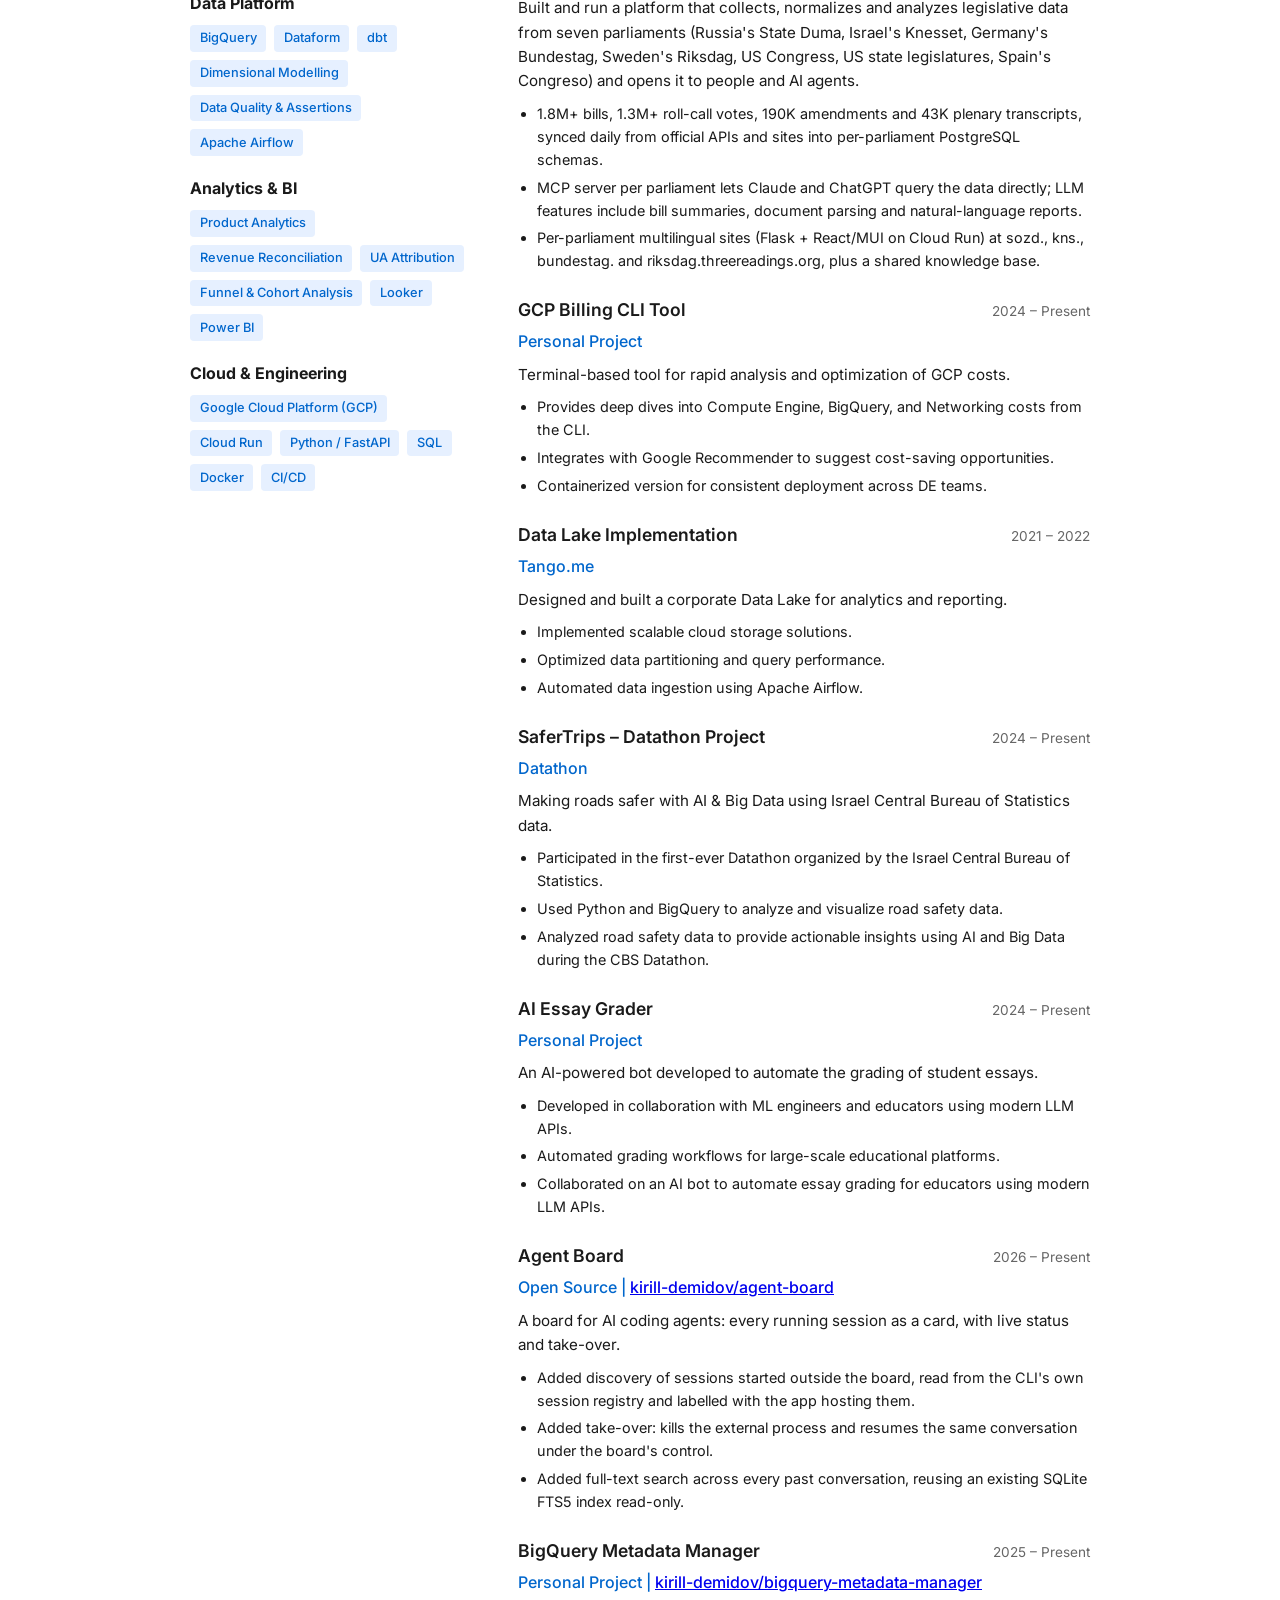
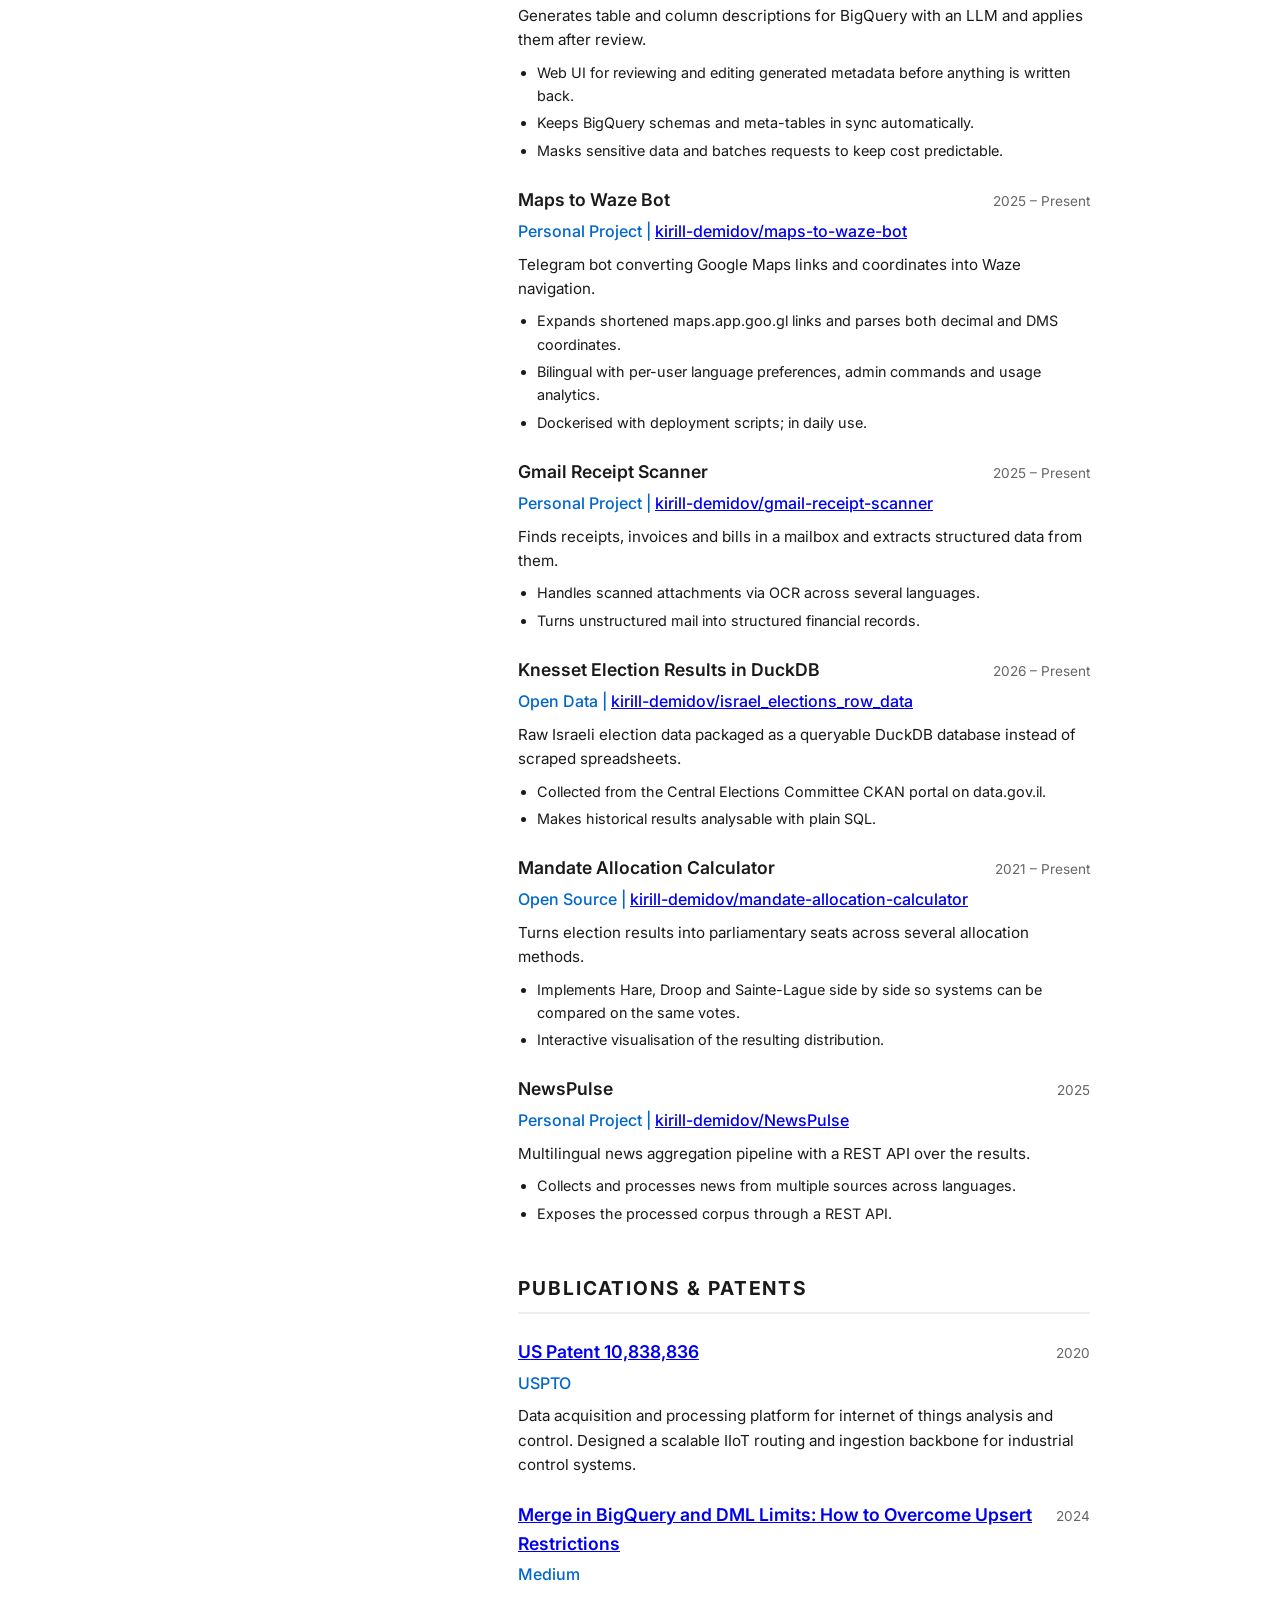
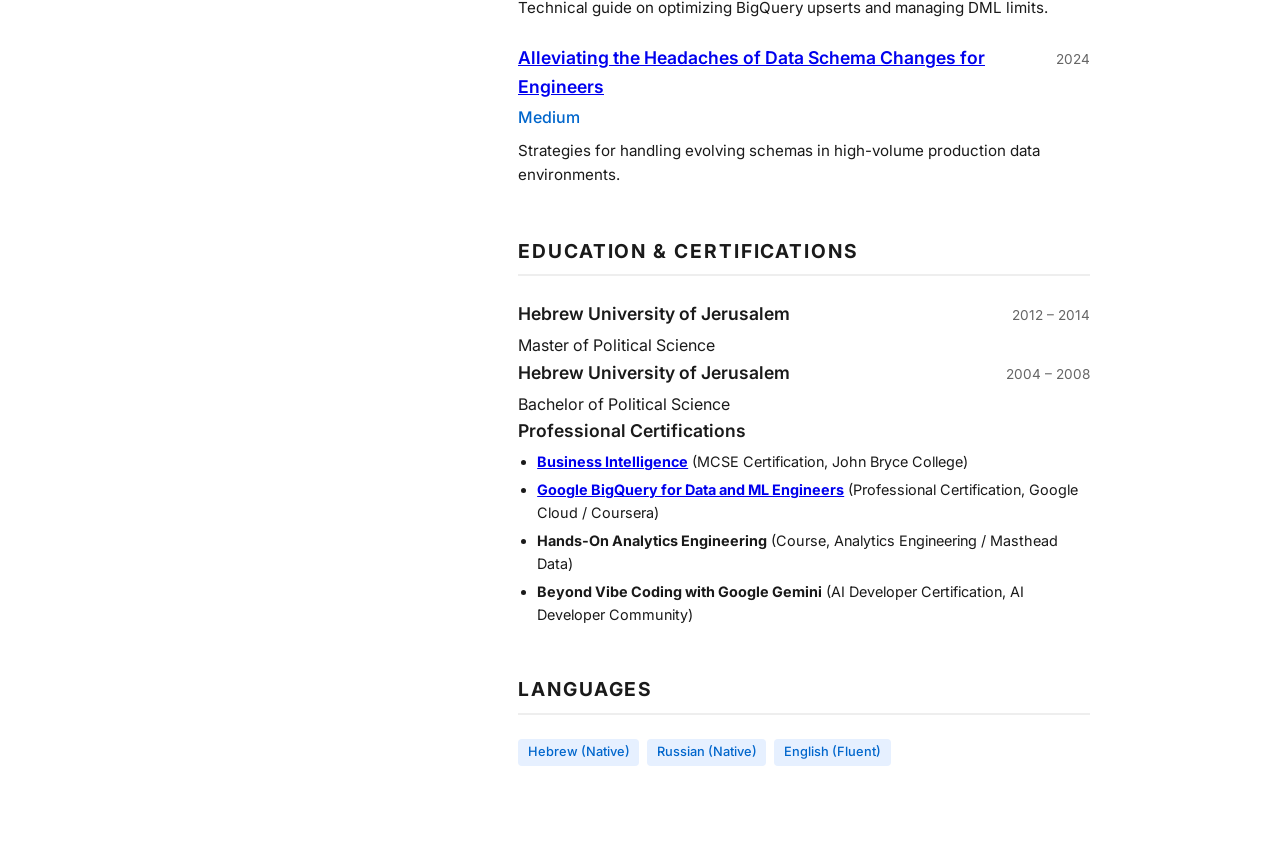
==== commit 8bcc6787: "feat: replace SOZD project with Three Readings parliamentary data platform" ====
--- a/index.html
+++ b/index.html
@@ -210,15 +210,15 @@
         <div class="project-list">
           <div class="project-item">
             <div class="item-header">
-              <h3>SOZD Legislative Monitoring ecosystem</h3>
+              <h3>Three Readings: open parliamentary data platform</h3>
               <span class="date-range">2023 – Present</span>
             </div>
-            <div class="project-entity">Personal Project | <a href="https://sozd-chat.org">sozd-chat.org</a></div>
-            <p class="summary">Built a multi-layer ecosystem for monitoring and analyzing Russian legislative data using LLMs and semantic search.</p>
-              <ul class="highlights">
-                <li>Implemented a RAG-based semantic search system over government transcripts using Qdrant and OpenAI embeddings.</li>
-                <li>Developed an LLM-powered analysis service for bills using Google Gemini (1.5 Pro/Flash).</li>
-                <li>Built a centralized RestProxy API (FastAPI) as a gateway to PostgreSQL and BigQuery.</li>
+            <div class="project-entity">Personal Project | <a href="https://threereadings.org">threereadings.org</a></div>
+            <p class="summary">Built and run a platform that collects, normalizes and analyzes legislative data from seven parliaments (Russia&#x27;s State Duma, Israel&#x27;s Knesset, Germany&#x27;s Bundestag, Sweden&#x27;s Riksdag, US Congress, US state legislatures, Spain&#x27;s Congreso) and opens it to people and AI agents.</p>
+              <ul class="highlights">
+                <li>1.8M+ bills, 1.3M+ roll-call votes, 190K amendments and 43K plenary transcripts, synced daily from official APIs and sites into per-parliament PostgreSQL schemas.</li>
+                <li>MCP server per parliament lets Claude and ChatGPT query the data directly; LLM features include bill summaries, document parsing and natural-language reports.</li>
+                <li>Per-parliament multilingual sites (Flask + React/MUI on Cloud Run) at sozd., kns., bundestag. and riksdag.threereadings.org, plus a shared knowledge base.</li>
               </ul>
           </div>
 
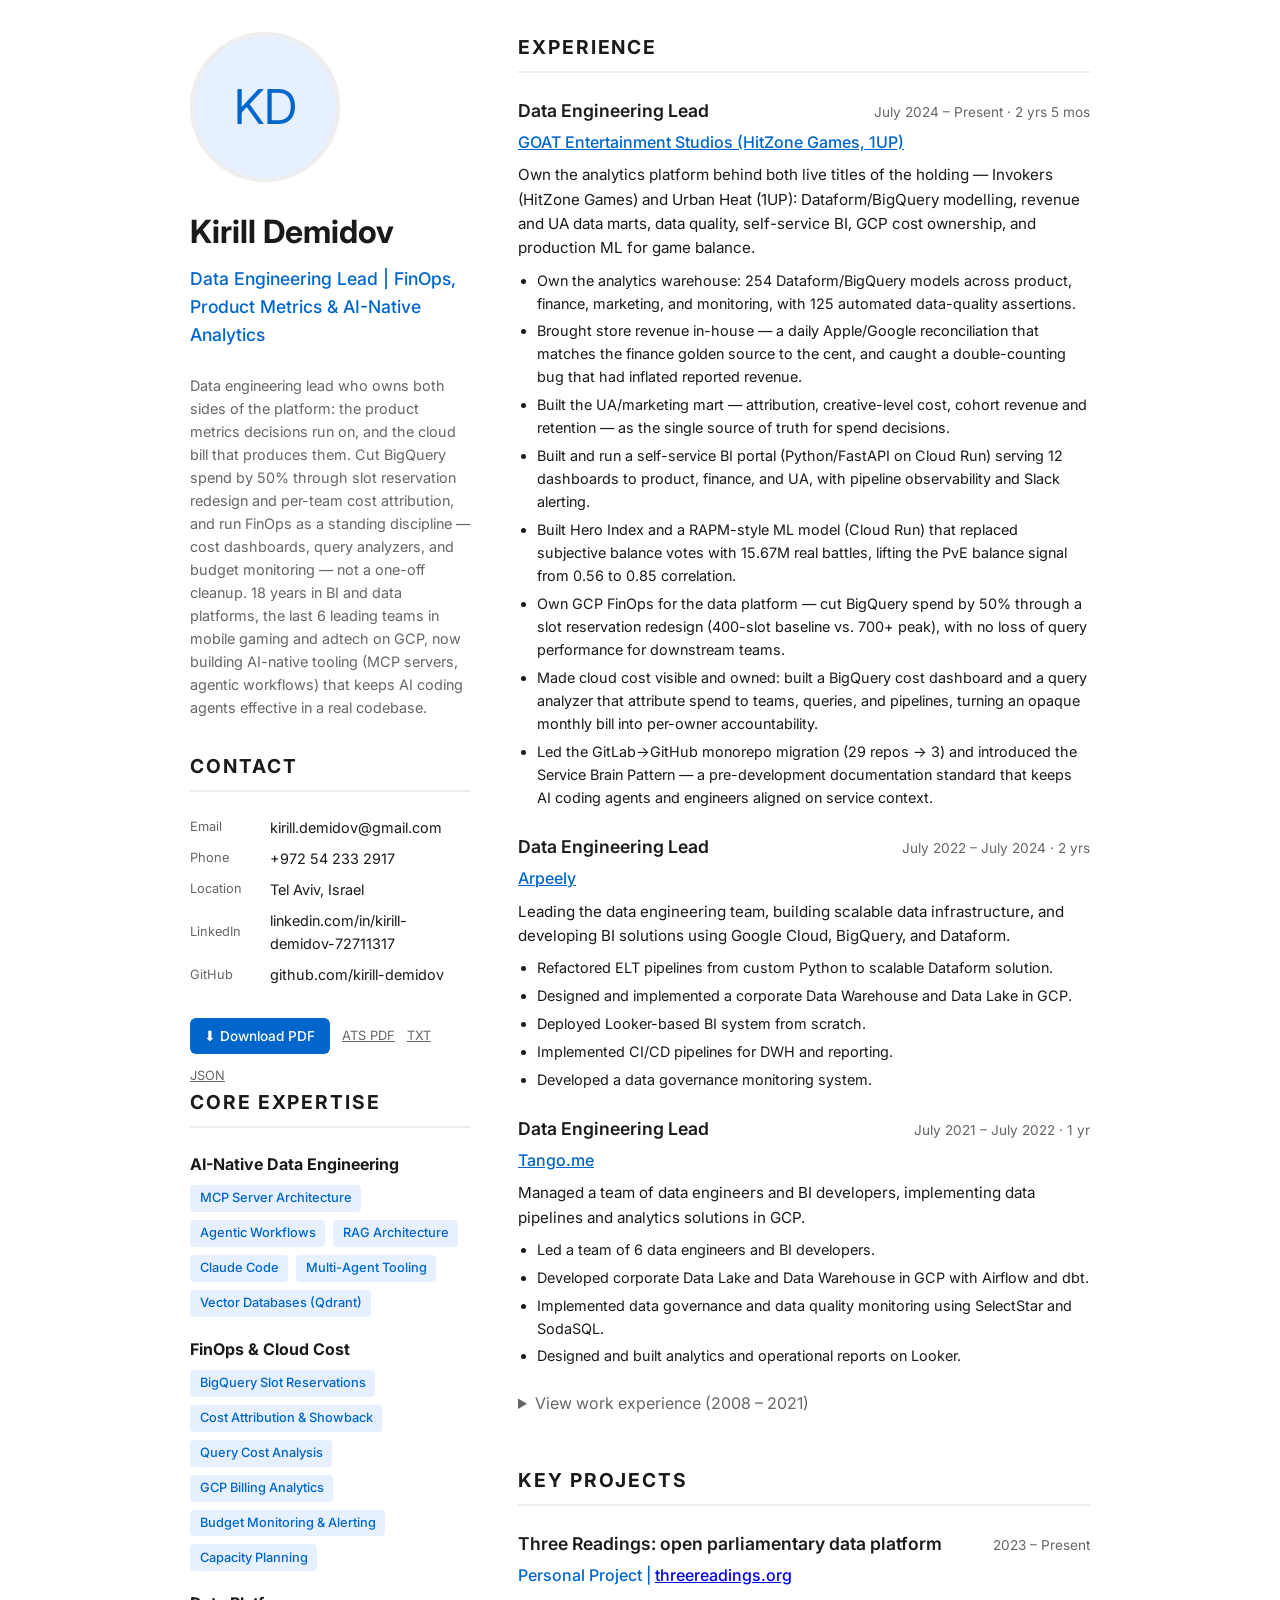
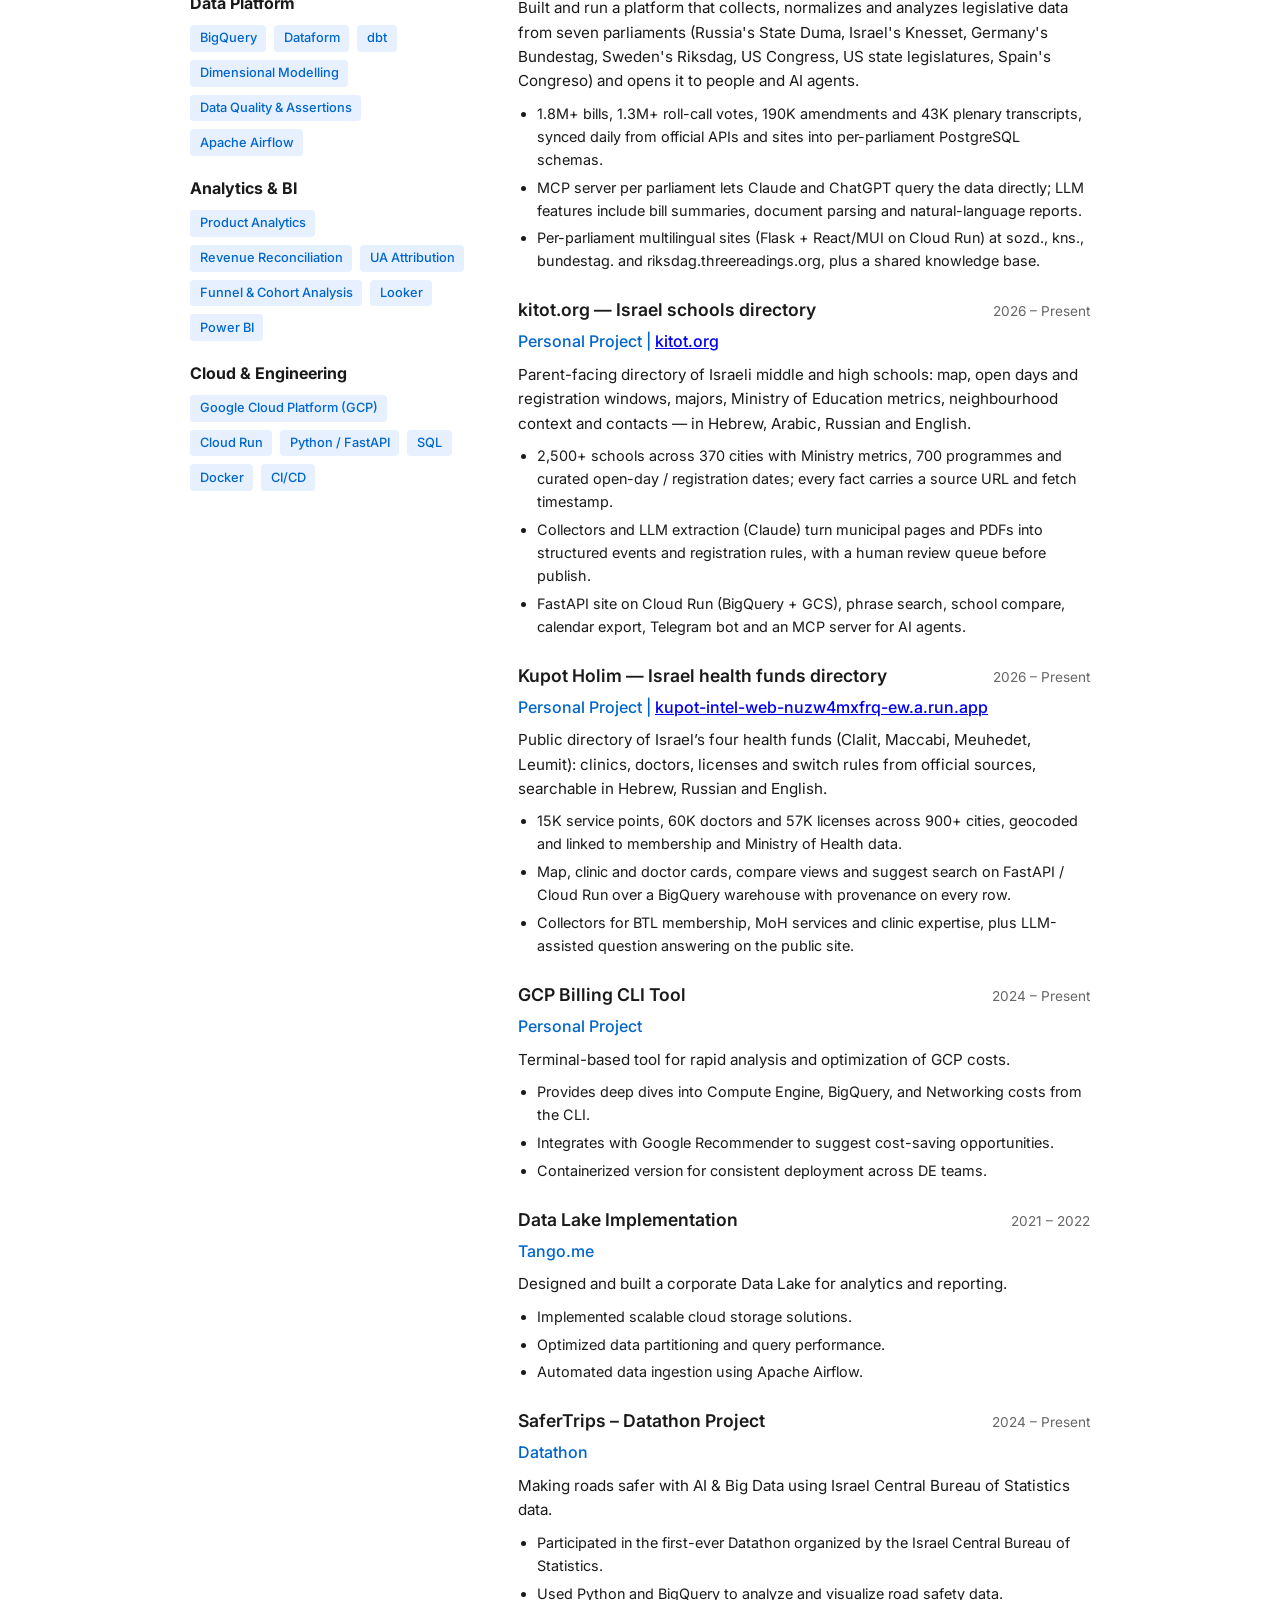
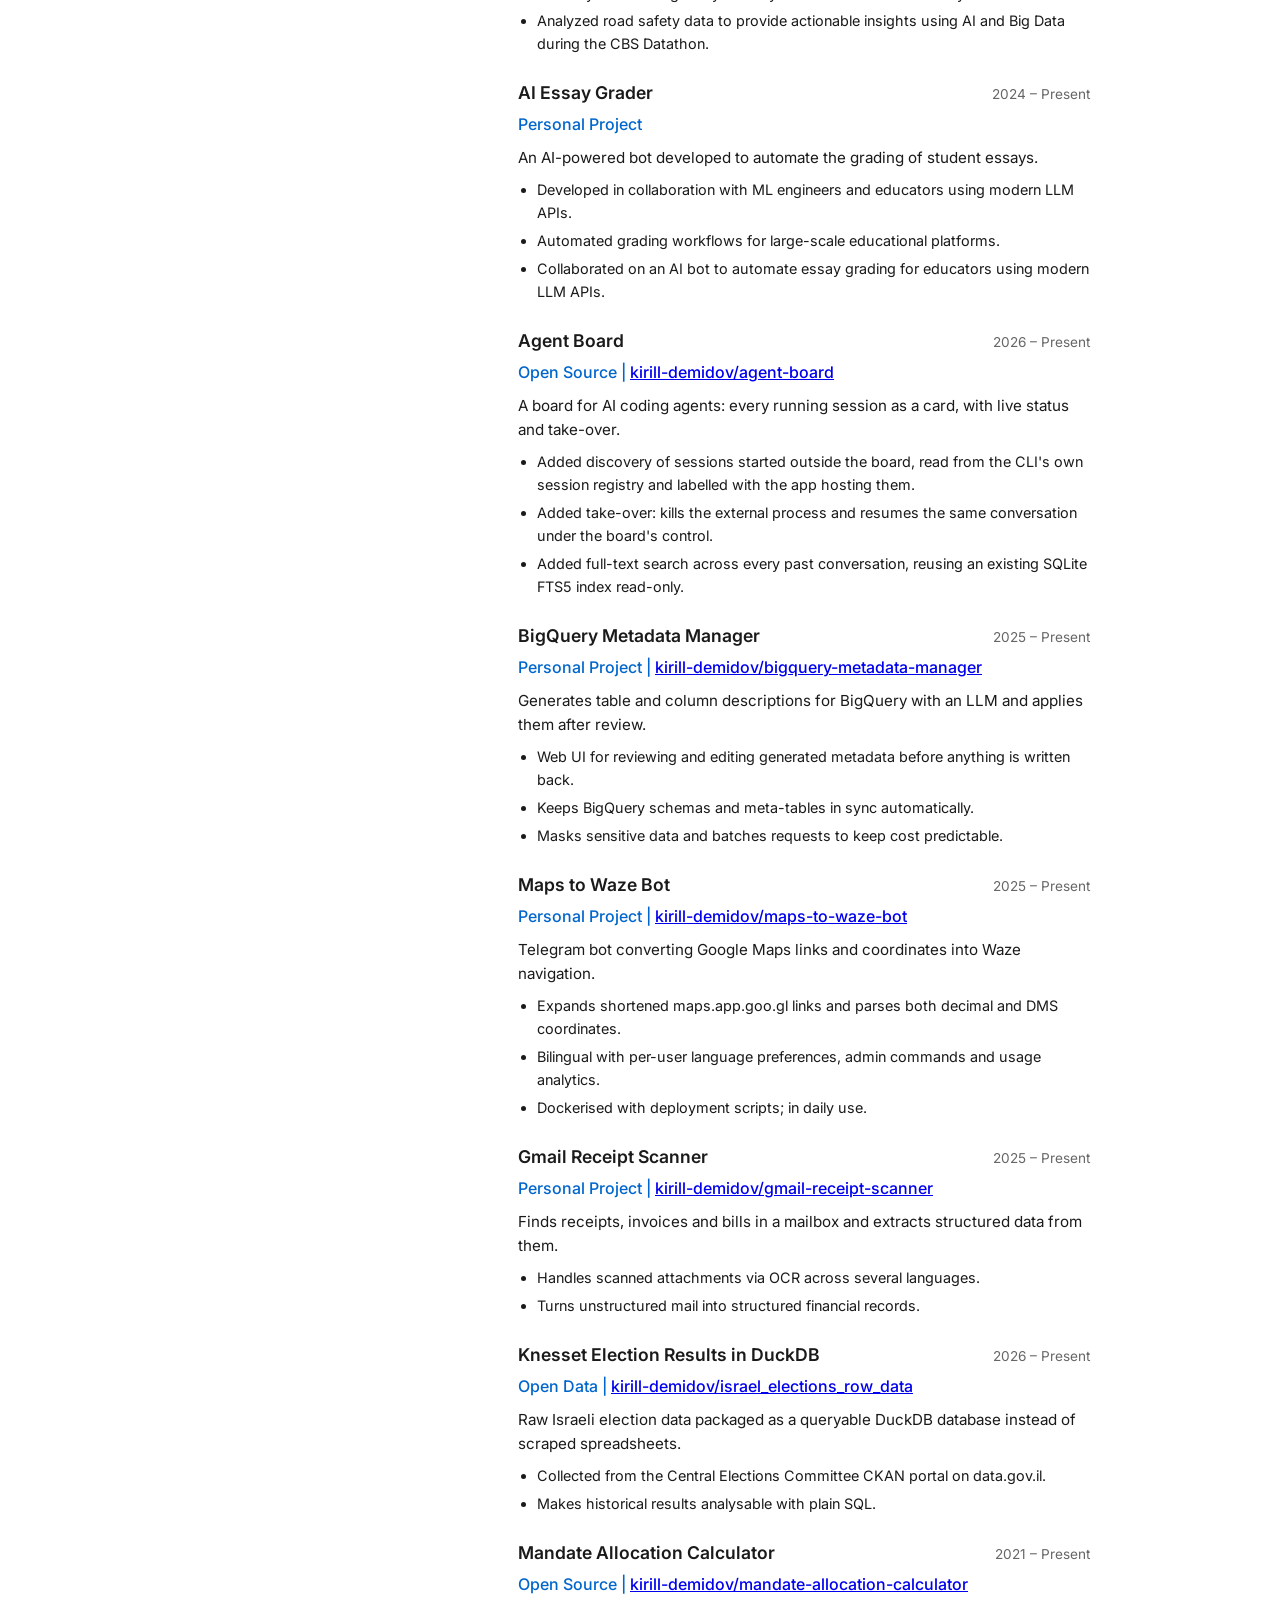
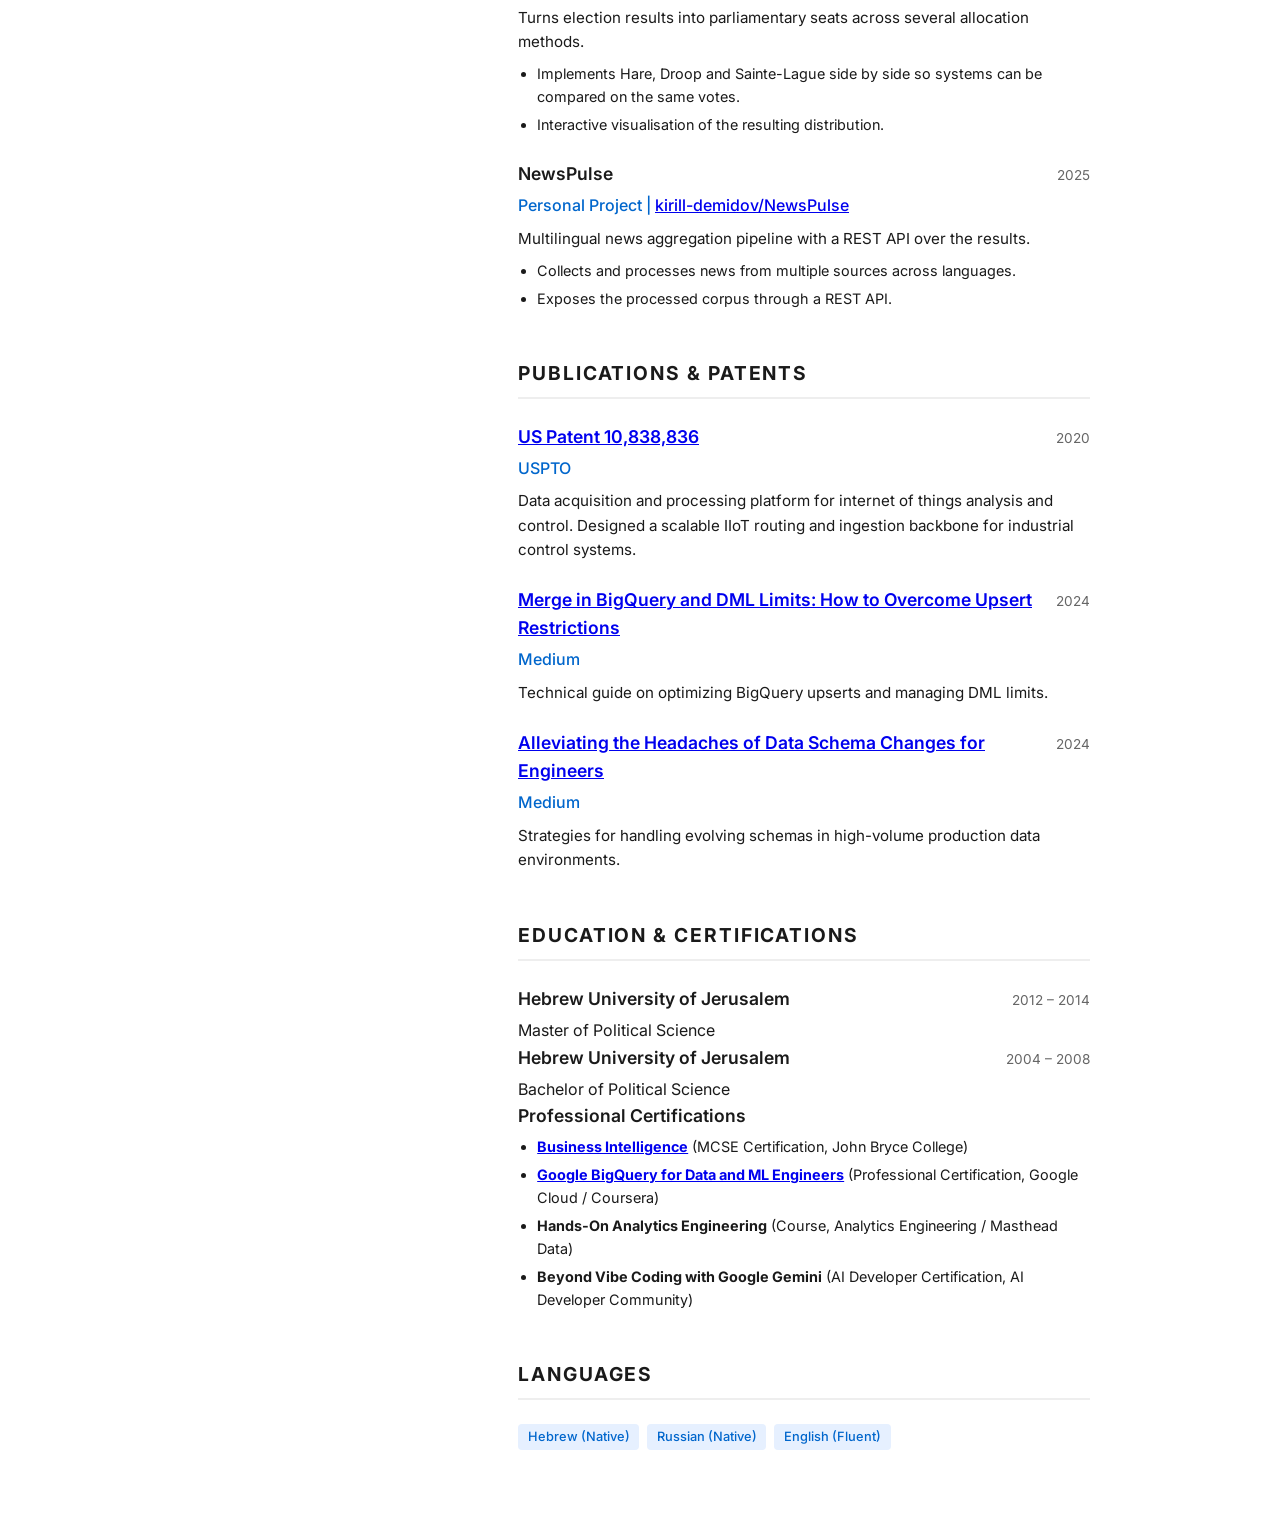
==== commit 66f76971: "feat: add kitot.org and Kupot Holim to Key Projects Document the two Israel civic-data platforms (sc" ====
--- a/index.html
+++ b/index.html
@@ -224,6 +224,34 @@
 
           <div class="project-item">
             <div class="item-header">
+              <h3>kitot.org — Israel schools directory</h3>
+              <span class="date-range">2026 – Present</span>
+            </div>
+            <div class="project-entity">Personal Project | <a href="https://kitot.org">kitot.org</a></div>
+            <p class="summary">Parent-facing directory of Israeli middle and high schools: map, open days and registration windows, majors, Ministry of Education metrics, neighbourhood context and contacts — in Hebrew, Arabic, Russian and English.</p>
+              <ul class="highlights">
+                <li>2,500+ schools across 370 cities with Ministry metrics, 700 programmes and curated open-day / registration dates; every fact carries a source URL and fetch timestamp.</li>
+                <li>Collectors and LLM extraction (Claude) turn municipal pages and PDFs into structured events and registration rules, with a human review queue before publish.</li>
+                <li>FastAPI site on Cloud Run (BigQuery + GCS), phrase search, school compare, calendar export, Telegram bot and an MCP server for AI agents.</li>
+              </ul>
+          </div>
+
+          <div class="project-item">
+            <div class="item-header">
+              <h3>Kupot Holim — Israel health funds directory</h3>
+              <span class="date-range">2026 – Present</span>
+            </div>
+            <div class="project-entity">Personal Project | <a href="https://kupot-intel-web-nuzw4mxfrq-ew.a.run.app">kupot-intel-web-nuzw4mxfrq-ew.a.run.app</a></div>
+            <p class="summary">Public directory of Israel’s four health funds (Clalit, Maccabi, Meuhedet, Leumit): clinics, doctors, licenses and switch rules from official sources, searchable in Hebrew, Russian and English.</p>
+              <ul class="highlights">
+                <li>15K service points, 60K doctors and 57K licenses across 900+ cities, geocoded and linked to membership and Ministry of Health data.</li>
+                <li>Map, clinic and doctor cards, compare views and suggest search on FastAPI / Cloud Run over a BigQuery warehouse with provenance on every row.</li>
+                <li>Collectors for BTL membership, MoH services and clinic expertise, plus LLM-assisted question answering on the public site.</li>
+              </ul>
+          </div>
+
+          <div class="project-item">
+            <div class="item-header">
               <h3>GCP Billing CLI Tool</h3>
               <span class="date-range">2024 – Present</span>
             </div>
--- a/index.css
+++ b/index.css
@@ -48,13 +48,6 @@
   gap: 3rem;
 }
 
-@media (max-width: 768px) {
-  .container {
-    grid-template-columns: 1fr;
-    gap: 2rem;
-  }
-}
-
 /* Sidebar Styling */
 aside {
   position: sticky;
@@ -299,6 +292,52 @@
   margin: 9mm 10mm;
 }
 
+/* Mobile */
+@media (max-width: 768px) {
+  .container {
+    grid-template-columns: minmax(0, 1fr);
+    gap: 2rem;
+  }
+
+  aside {
+    position: static;
+  }
+}
+
+@media (max-width: 560px) {
+  :root {
+    --section-gap: 2rem;
+  }
+
+  body {
+    padding: 1.25rem 1rem;
+  }
+
+  .profile-img {
+    width: 88px;
+    height: 88px;
+    font-size: 2rem;
+    margin-bottom: 1rem;
+  }
+
+  header h1 {
+    font-size: 1.6rem;
+  }
+
+  .item-header,
+  .group-header,
+  .role-header {
+    flex-direction: column;
+    align-items: flex-start;
+    gap: 0.1rem;
+  }
+
+  main,
+  aside {
+    overflow-wrap: anywhere;
+  }
+}
+
 @media print {
   :root {
     --section-gap: 0.85rem;
